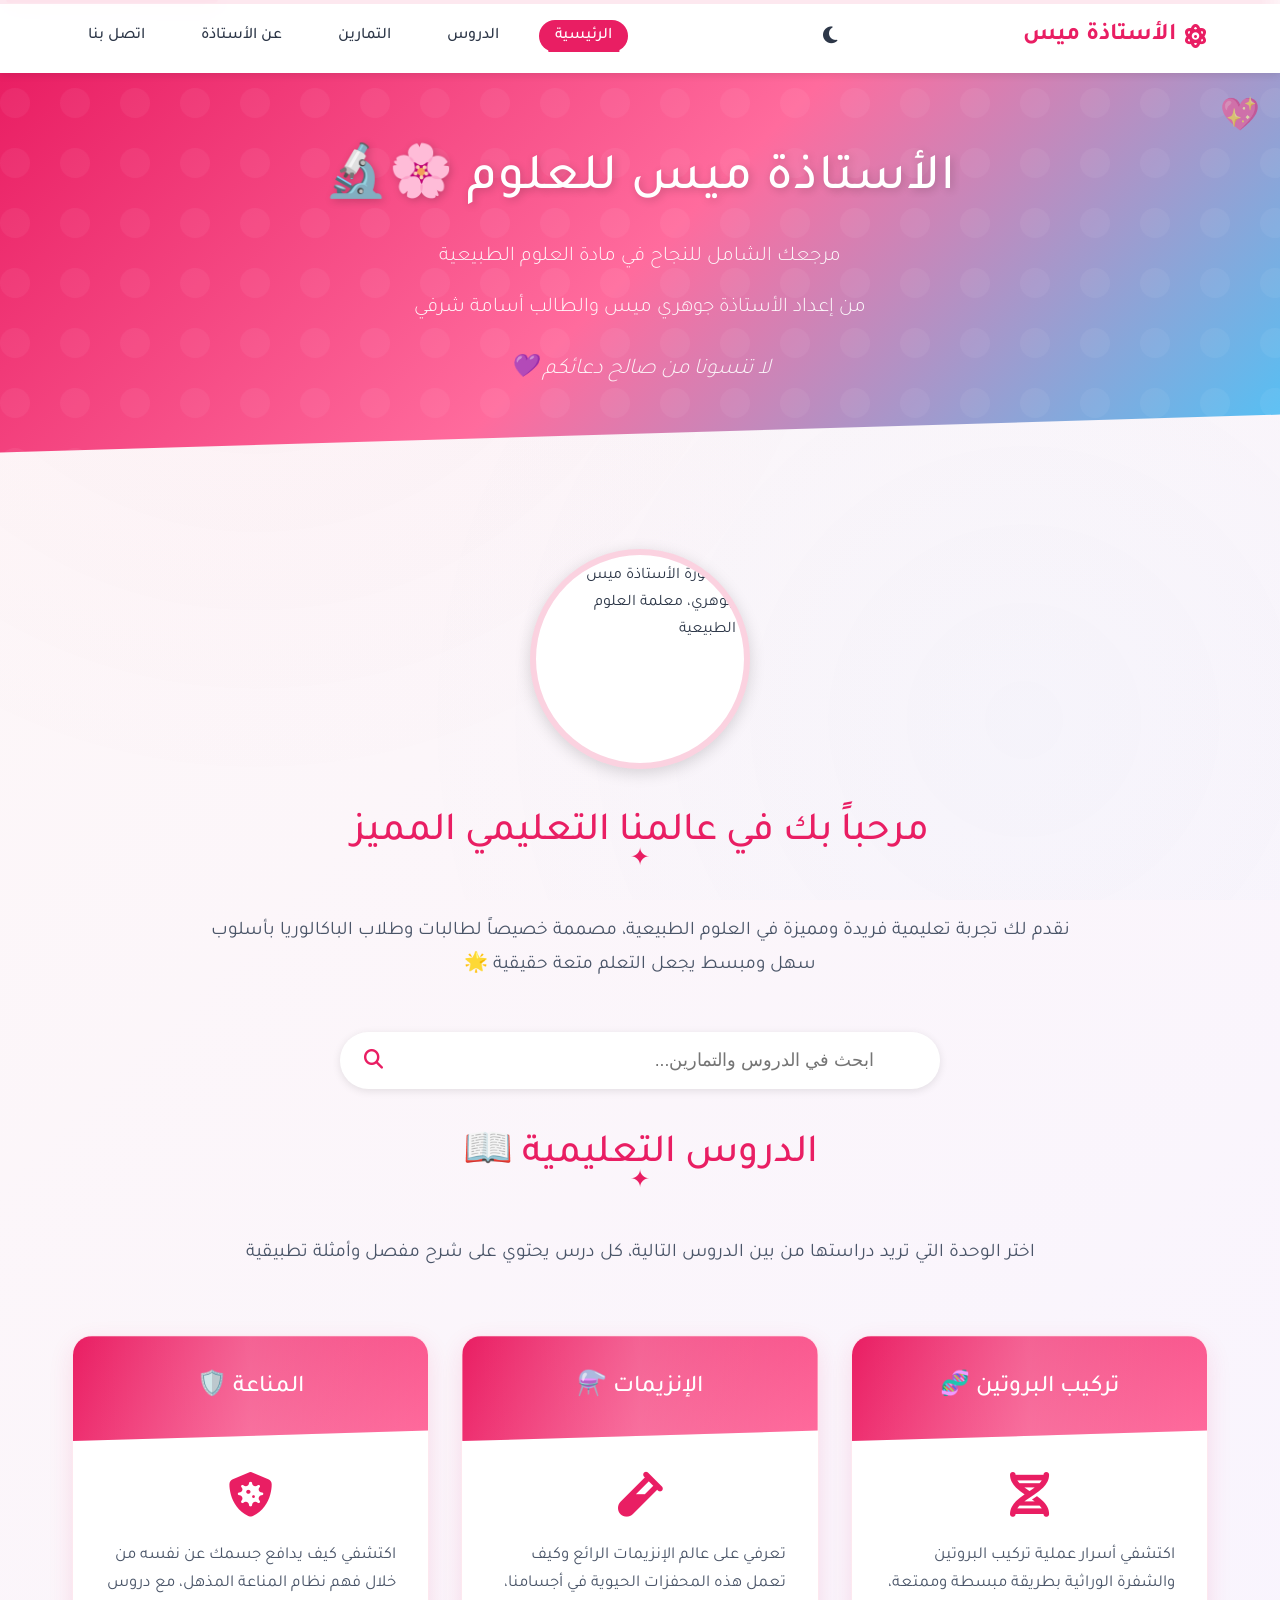
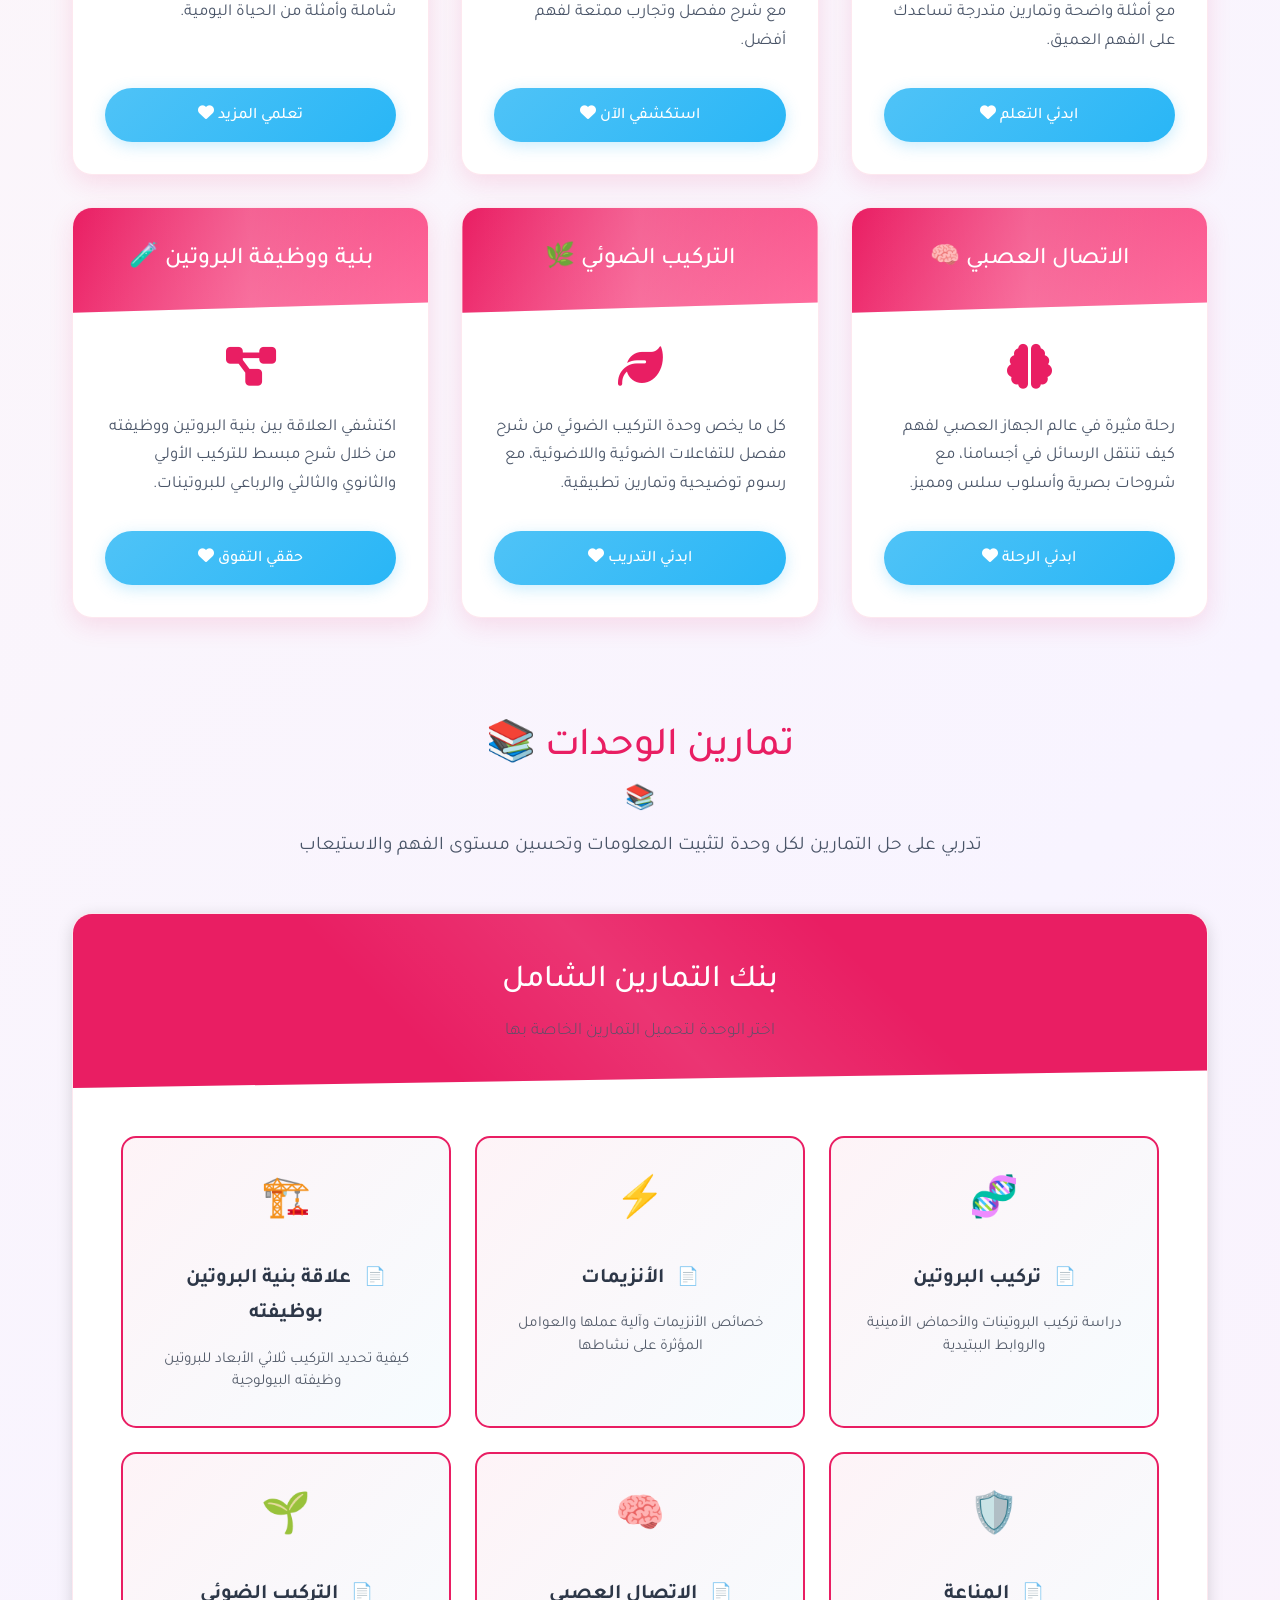
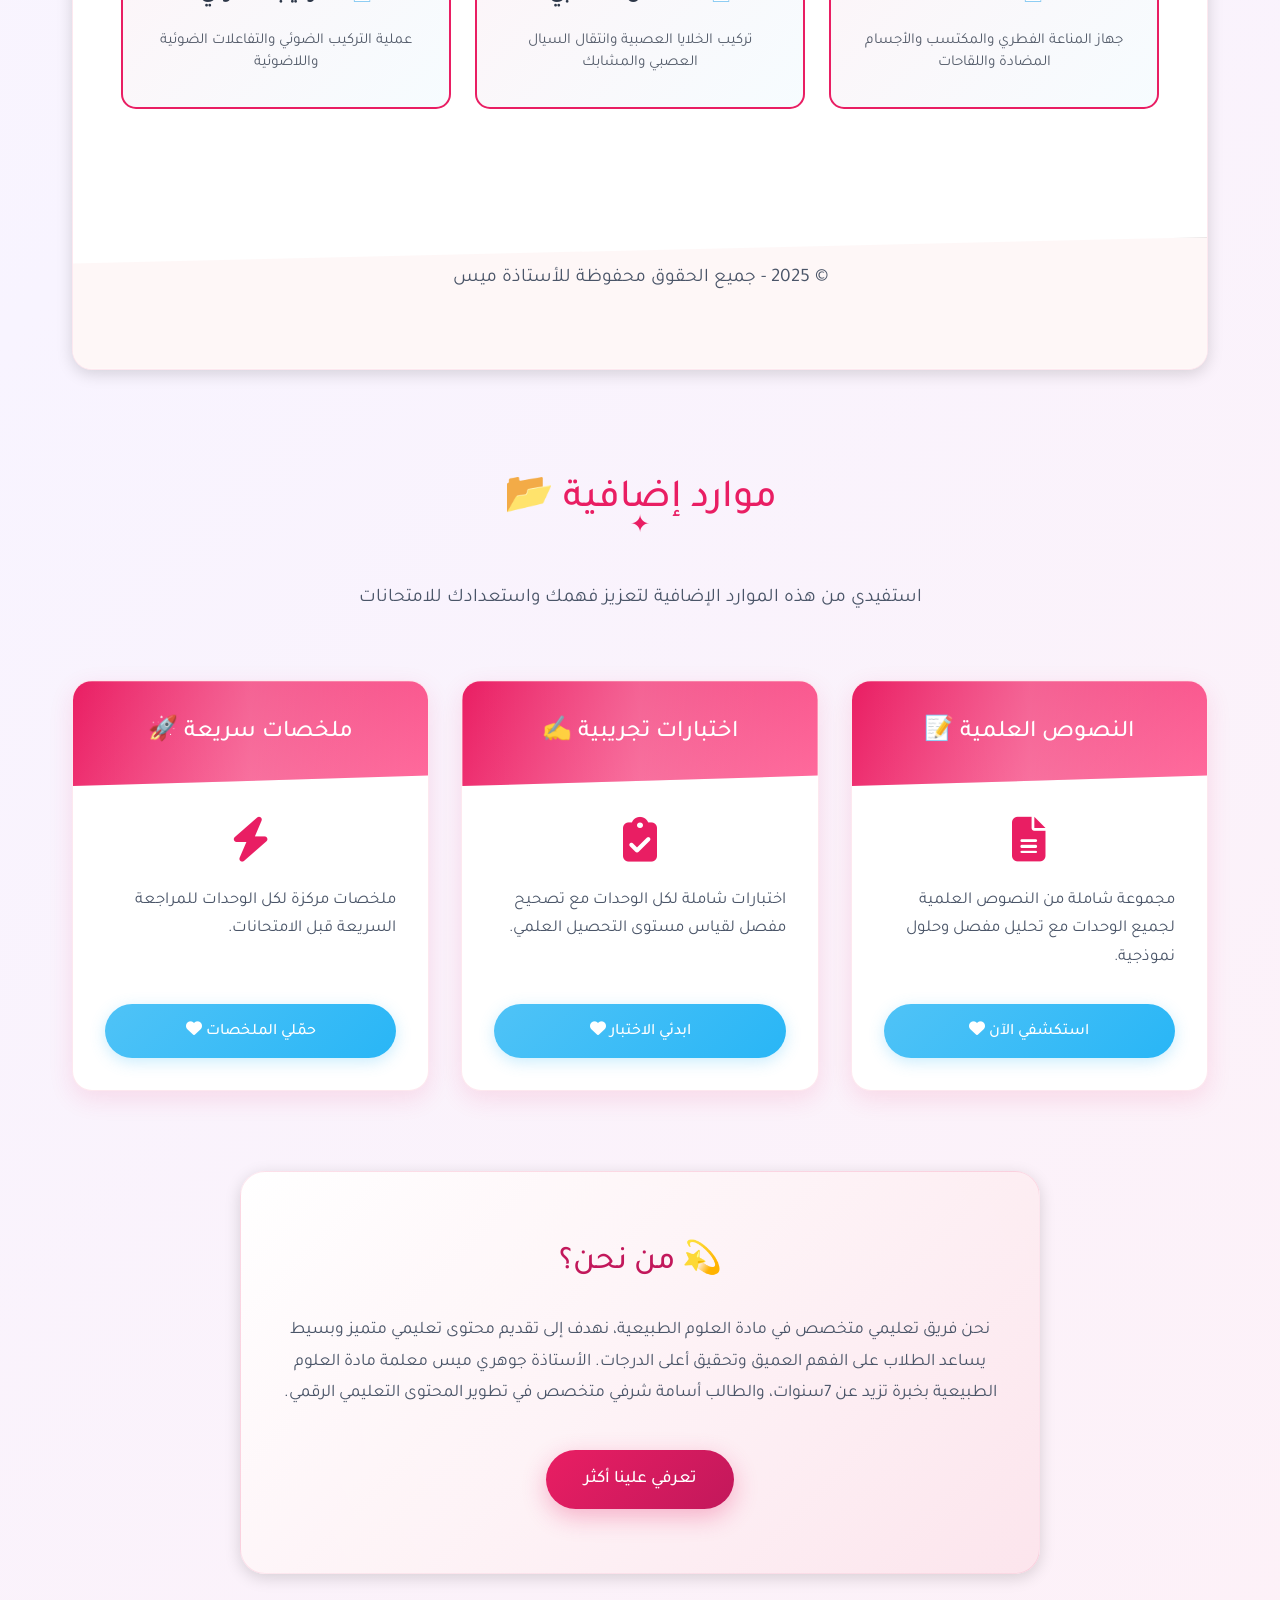
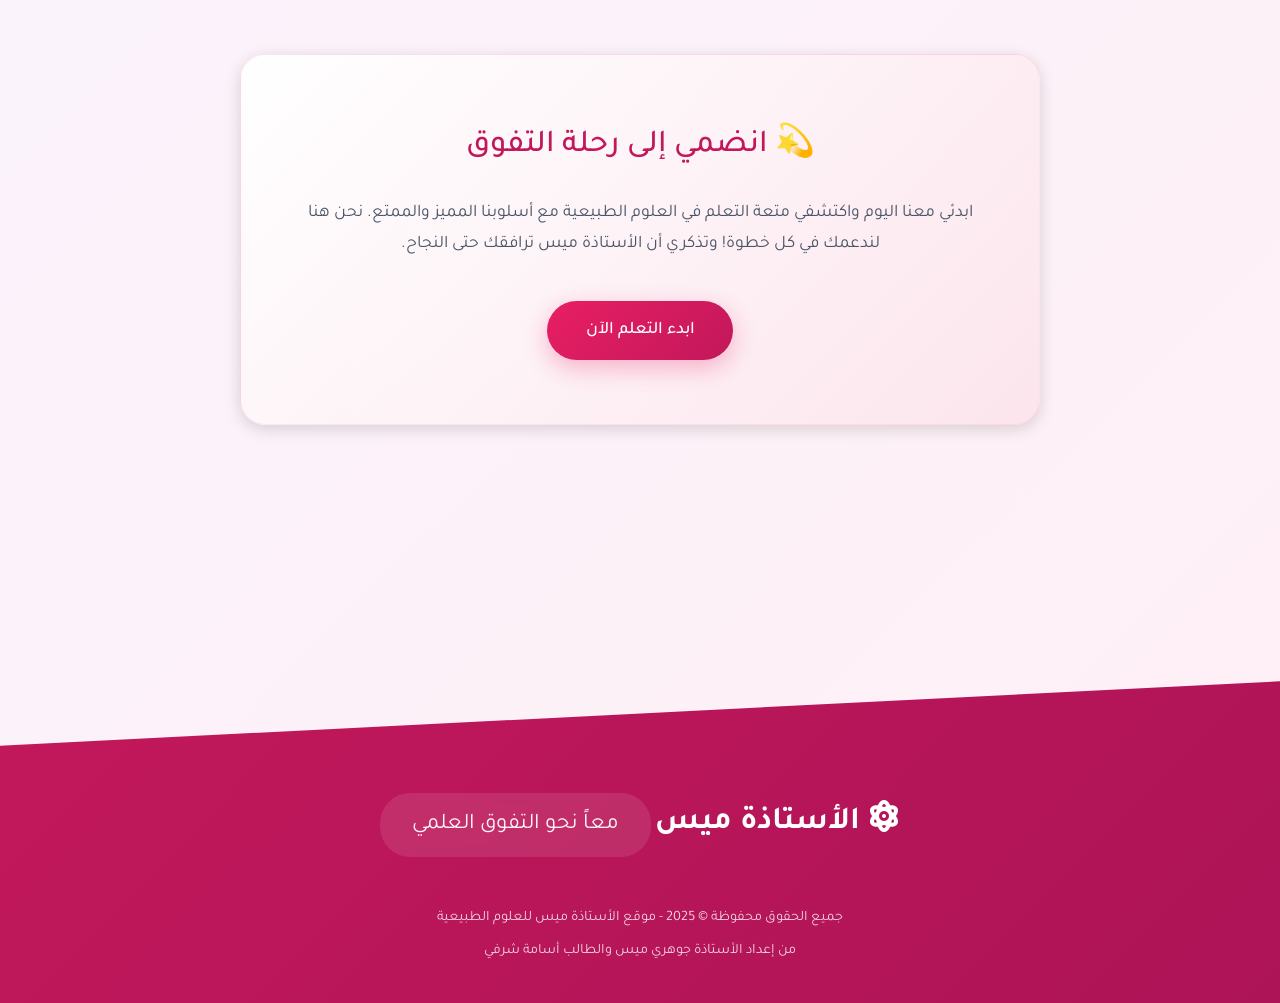
==== index.html @ e2ec1725 "Update index.html" ====
<!DOCTYPE html>
<html lang="ar" dir="rtl">
<head>
    <meta charset="UTF-8">
    <meta name="viewport" content="width=device-width, initial-scale=1.0">
    <meta name="description" content="موقع تعليمي متكامل للعلوم الطبيعية يحتوي على دروس، تمارين، نصوص علمية واختبارات لجميع وحدات الباكالوريا">
    <meta name="keywords" content="علوم طبيعية، بيولوجيا، باكالوريا، دروس، تمارين، تركيب البروتين، إنزيمات، مناعة، اتصال عصبي">
    <meta name="author" content="الأستاذة جوهري ميس والطالب أسامة شرفي">
    <meta name="robots" content="index, follow">
    <meta name="theme-color" content="#e91e63">
    
    <!-- Open Graph Meta Tags -->
    <meta property="og:title" content="الأستاذة ميس - المرجع الشامل للعلوم الطبيعية">
    <meta property="og:description" content="موقع تعليمي متكامل للعلوم الطبيعية مع دروس وتمارين شاملة لطلاب الباكالوريا">
    <meta property="og:type" content="website">
    <meta property="og:image" content="https://i.ibb.co/B2bMTNS9/djohri1.jpg">
    <meta property="og:url" content="">
    <meta property="og:site_name" content="الأستاذة ميس للعلوم الطبيعية">
    
    <!-- Twitter Card Meta Tags -->
    <meta name="twitter:card" content="summary_large_image">
    <meta name="twitter:title" content="الأستاذة ميس - المرجع الشامل للعلوم الطبيعية">
    <meta name="twitter:description" content="موقع تعليمي متكامل للعلوم الطبيعية مع دروس وتمارين شاملة لطلاب الباكالوريا">
    <meta name="twitter:image" content="https://i.ibb.co/B2bMTNS9/djohri1.jpg">
    
    <title>الأستاذة ميس - المرجع الشامل للعلوم الطبيعية</title>
    
    <!-- Preload critical resources -->
    <link rel="preload" href="https://fonts.googleapis.com/css2?family=Tajawal:wght@300;400;500;700&display=swap" as="style">
    <link rel="preload" href="https://cdnjs.cloudflare.com/ajax/libs/font-awesome/6.4.0/css/all.min.css" as="style">
    <link rel="preload" href="https://i.ibb.co/B2bMTNS9/djohri1.jpg" as="image">
    
    <!-- DNS prefetch for external domains -->
    <link rel="dns-prefetch" href="//fonts.googleapis.com">
    <link rel="dns-prefetch" href="//fonts.gstatic.com">
    <link rel="dns-prefetch" href="//cdnjs.cloudflare.com">
    <link rel="dns-prefetch" href="//i.ibb.co">
    
    <!-- Stylesheets -->
    <link rel="stylesheet" href="https://cdnjs.cloudflare.com/ajax/libs/font-awesome/6.4.0/css/all.min.css" media="print" onload="this.media='all'">
    <link rel="preconnect" href="https://fonts.googleapis.com">
    <link rel="preconnect" href="https://fonts.gstatic.com" crossorigin>
    <link href="https://fonts.googleapis.com/css2?family=Tajawal:wght@300;400;500;700&display=swap" rel="stylesheet">
    
    <!-- Critical CSS inlined for better performance -->
    <style>
        /* Critical CSS - Above the fold styles */
        :root {
            --primary-color: #e91e63;
            --primary-dark: #c2185b;
            --secondary-color: #ff6b9d;
            --accent-color: #4fc3f7;
            --accent-hover: #29b6f6;
            --text-color: #2d3748;
            --text-light: #4a5568;
            --light-bg: #fef7f7;
            --card-bg: #ffffff;
            --card-shadow: 0 8px 25px rgba(233, 30, 99, 0.12);
            --header-gradient: linear-gradient(135deg, #e91e63, #ff6b9d, #4fc3f7);
            --footer-bg: #c2185b;
            --soft-pink: #fce4ec;
            --warm-white: #fffbff;
            --success-color: #4CAF50;
            --warning-color: #FFC107;
            --info-color: #2196F3;
            --error-color: #f44336;
            --transition-speed: 0.3s;
            --border-radius: 12px;
            --shadow-light: 0 2px 8px rgba(0, 0, 0, 0.1);
            --shadow-medium: 0 4px 16px rgba(0, 0, 0, 0.15);
            --shadow-heavy: 0 8px 32px rgba(0, 0, 0, 0.2);
            
            /* Dark mode variables */
            --dark-bg: #1a1a1a;
            --dark-card-bg: #2d2d2d;
            --dark-text: #ffffff;
            --dark-text-secondary: #b0b0b0;
        }

        /* Dark mode styles */
        [data-theme="dark"] {
            --text-color: var(--dark-text);
            --text-light: var(--dark-text-secondary);
            --light-bg: var(--dark-bg);
            --card-bg: var(--dark-card-bg);
            --warm-white: var(--dark-bg);
        }

        * {
            margin: 0;
            padding: 0;
            box-sizing: border-box;
        }

        html {
            scroll-behavior: smooth;
        }

        body {
            font-family: 'Tajawal', 'Segoe UI', 'Cairo', sans-serif;
            background: linear-gradient(135deg, var(--light-bg) 0%, #f8f4ff 50%, #fff0f5 100%);
            color: var(--text-color);
            line-height: 1.7;
            overflow-x: hidden;
            position: relative;
            min-height: 100vh;
            transition: background-color var(--transition-speed), color var(--transition-speed);
        }

        .container {
            max-width: 1200px;
            margin: 0 auto;
            padding: 2rem;
            position: relative;
        }

        header {
            background: var(--header-gradient);
            color: white;
            text-align: center;
            padding: 4rem 0;
            position: relative;
            overflow: hidden;
            box-shadow: var(--shadow-heavy);
            clip-path: polygon(0 0, 100% 0, 100% 90%, 0 100%);
        }

        h1 {
            font-size: clamp(2rem, 5vw, 3.2rem);
            margin-bottom: 1rem;
            text-shadow: 2px 2px 8px rgba(0, 0, 0, 0.2);
            animation: fadeInDown 1s ease;
            font-weight: 500;
            letter-spacing: 1px;
        }

        @keyframes fadeInDown {
            from { opacity: 0; transform: translateY(-30px); }
            to { opacity: 1; transform: translateY(0); }
        }
    </style>
    
    <!-- Link to external CSS file for non-critical styles -->
    <link rel="stylesheet" href="styles.css" media="print" onload="this.media='all'">
    <noscript><link rel="stylesheet" href="styles.css"></noscript>
</head>
<body>
    <!-- Skip to main content for accessibility -->
    <a href="#main-content" class="skip-link">تخطي إلى المحتوى الرئيسي</a>

    <!-- Progress Bar -->
    <div class="progress-container" role="progressbar" aria-label="تقدم التمرير في الصفحة">
        <div class="progress-bar" id="progressBar"></div>
    </div>

    <!-- Loading Spinner -->
    <div class="loading-spinner" id="loadingSpinner" role="status" aria-live="polite">
        <div class="spinner"></div>
        <p class="spinner-text">جاري التحميل...</p>
    </div>

    <!-- Notification -->
    <div class="notification" id="notification" role="alert" aria-live="polite">
        <i class="fas fa-check-circle" aria-hidden="true"></i>
        <span id="notificationText">تم الإجراء بنجاح</span>
    </div>

    <!-- Navigation -->
    <nav class="main-nav" role="navigation" aria-label="التنقل الرئيسي">
        <div class="nav-container">
            <a href="#" class="nav-logo" aria-label="الأستاذة ميس - الصفحة الرئيسية">
                <i class="fas fa-atom" aria-hidden="true"></i>
                <span>الأستاذة ميس</span>
            </a>

            <button class="theme-toggle" id="themeToggle" aria-label="تبديل الوضع المظلم" title="تبديل الوضع المظلم">
                <i class="fas fa-moon" aria-hidden="true"></i>
            </button>

            <button class="mobile-menu-btn" id="mobileMenuBtn" aria-label="تبديل القائمة" aria-expanded="false" title="فتح القائمة">
                <i class="fas fa-bars" aria-hidden="true"></i>
            </button>

            <ul class="nav-links" id="navLinks" role="menubar">
                <li role="none"><a href="#" class="active" role="menuitem" tabindex="0">الرئيسية</a></li>
                <li role="none"><a href="#lessons" role="menuitem" tabindex="0">الدروس</a></li>
                <li role="none"><a href="#exercises" role="menuitem" tabindex="0">التمارين</a></li>
                <li role="none"><a href="#about" role="menuitem" tabindex="0">عن الأستاذة</a></li>
                <li role="none"><a href="#contact" role="menuitem" tabindex="0">اتصل بنا</a></li>
            </ul>
        </div>
    </nav>

    <header role="banner">
        <div class="header-content">
            <h1>الأستاذة ميس للعلوم <span aria-hidden="true">🌸🔬</span></h1>
            <p>مرجعك الشامل للنجاح في مادة العلوم الطبيعية</p>
            <p>من إعداد الأستاذة جوهري ميس والطالب أسامة شرفي</p>
            <h2>لا تنسونا من صالح دعائكم <span aria-hidden="true">💜</span></h2>
        </div>
        <div class="heart-animation" aria-hidden="true">
            💖
        </div>
    </header>

    <main id="main-content" role="main">
        <div class="container">
            <picture>
                <source srcset="https://i.ibb.co/B2bMTNS9/djohri1.jpg" type="image/jpeg">
                <img src="https://i.ibb.co/B2bMTNS9/djohri1.jpg" 
                     alt="صورة الأستاذة ميس جوهري، معلمة العلوم الطبيعية" 
                     class="teacher-image" 
                     loading="lazy" 
                     width="220" 
                     height="220"
                     decoding="async">
            </picture>
            
            <h2>مرحباً بك في عالمنا التعليمي المميز</h2>
            <p>نقدم لك تجربة تعليمية فريدة ومميزة في العلوم الطبيعية، مصممة خصيصاً لطالبات وطلاب الباكالوريا بأسلوب سهل ومبسط يجعل التعلم متعة حقيقية <span aria-hidden="true">🌟</span></p>

            <!-- Enhanced Search Bar -->
            <div class="search-container">
                <div class="search-wrapper">
                    <label for="searchBar" class="sr-only">البحث في المحتوى</label>
                    <input type="search" 
                           class="search-bar" 
                           id="searchBar" 
                           placeholder="ابحث في الدروس والتمارين..." 
                           aria-label="البحث في المحتوى"
                           autocomplete="off"
                           spellcheck="false">
                    <button class="search-btn" id="searchBtn" aria-label="بحث" title="بحث">
                        <i class="fas fa-search" aria-hidden="true"></i>
                    </button>
                </div>
                <div class="search-results" id="searchResults" role="listbox" aria-label="نتائج البحث"></div>
            </div>

            <!-- Lessons Section -->
            <section id="lessons" aria-labelledby="lessons-heading">
                <h2 id="lessons-heading">الدروس التعليمية <span aria-hidden="true">📖</span></h2>
                <p>اختر الوحدة التي تريد دراستها من بين الدروس التالية، كل درس يحتوي على شرح مفصل وأمثلة تطبيقية</p>

                <div class="topics-container">
                    <article class="topic-card">
                        <header class="topic-header">
                            <h3>تركيب البروتين <span aria-hidden="true">🧬</span></h3>
                        </header>
                        <div class="topic-body">
                            <i class="fas fa-dna topic-icon" aria-hidden="true"></i>
                            <p>اكتشفي أسرار عملية تركيب البروتين والشفرة الوراثية بطريقة مبسطة وممتعة، مع أمثلة واضحة وتمارين متدرجة تساعدك على الفهم العميق.</p>
                            <button class="topic-link" 
                                    data-pdf="تركيب_البروتين.pdf" 
                                    aria-label="فتح درس تركيب البروتين"
                                    title="فتح درس تركيب البروتين">
                                ابدئي التعلم <i class="fas fa-heart" aria-hidden="true"></i>
                            </button>
                        </div>
                    </article>

                    <article class="topic-card">
                        <header class="topic-header">
                            <h3>الإنزيمات <span aria-hidden="true">⚗️</span></h3>
                        </header>
                        <div class="topic-body">
                            <i class="fas fa-vial topic-icon" aria-hidden="true"></i>
                            <p>تعرفي على عالم الإنزيمات الرائع وكيف تعمل هذه المحفزات الحيوية في أجسامنا، مع شرح مفصل وتجارب ممتعة لفهم أفضل.</p>
                            <button class="topic-link" 
                                    data-pdf="الإنزيمات.pdf" 
                                    aria-label="فتح درس الإنزيمات"
                                    title="فتح درس الإنزيمات">
                                استكشفي الآن <i class="fas fa-heart" aria-hidden="true"></i>
                            </button>
                        </div>
                    </article>

                    <article class="topic-card">
                        <header class="topic-header">
                            <h3>المناعة <span aria-hidden="true">🛡️</span></h3>
                        </header>
                        <div class="topic-body">
                            <i class="fas fa-shield-virus topic-icon" aria-hidden="true"></i>
                            <p>اكتشفي كيف يدافع جسمك عن نفسه من خلال فهم نظام المناعة المذهل، مع دروس شاملة وأمثلة من الحياة اليومية.</p>
                            <button class="topic-link" 
                                    data-pdf="المناعة.pdf" 
                                    aria-label="فتح درس المناعة"
                                    title="فتح درس المناعة">
                                تعلمي المزيد <i class="fas fa-heart" aria-hidden="true"></i>
                            </button>
                        </div>
                    </article>

                    <article class="topic-card">
                        <header class="topic-header">
                            <h3>الاتصال العصبي <span aria-hidden="true">🧠</span></h3>
                        </header>
                        <div class="topic-body">
                            <i class="fas fa-brain topic-icon" aria-hidden="true"></i>
                            <p>رحلة مثيرة في عالم الجهاز العصبي لفهم كيف تنتقل الرسائل في أجسامنا، مع شروحات بصرية وأسلوب سلس ومميز.</p>
                            <button class="topic-link" 
                                    data-pdf="الاتصال_العصبي.pdf" 
                                    aria-label="فتح درس الاتصال العصبي"
                                    title="فتح درس الاتصال العصبي">
                                ابدئي الرحلة <i class="fas fa-heart" aria-hidden="true"></i>
                            </button>
                        </div>
                    </article>

                    <article class="topic-card">
                        <header class="topic-header">
                            <h3>التركيب الضوئي <span aria-hidden="true">🌿</span></h3>
                        </header>
                        <div class="topic-body">
                            <i class="fas fa-leaf topic-icon" aria-hidden="true"></i>
                            <p>كل ما يخص وحدة التركيب الضوئي من شرح مفصل للتفاعلات الضوئية واللاضوئية، مع رسوم توضيحية وتمارين تطبيقية.</p>
                            <button class="topic-link" 
                                    data-pdf="دروس_التركيب_الضوئي.pdf" 
                                    aria-label="فتح درس التركيب الضوئي"
                                    title="فتح درس التركيب الضوئي">
                                ابدئي التدريب <i class="fas fa-heart" aria-hidden="true"></i>
                            </button>
                        </div>
                    </article>

                    <article class="topic-card">
                        <header class="topic-header">
                            <h3>بنية ووظيفة البروتين <span aria-hidden="true">🧪</span></h3>
                        </header>
                        <div class="topic-body">
                            <i class="fas fa-project-diagram topic-icon" aria-hidden="true"></i>
                            <p>اكتشفي العلاقة بين بنية البروتين ووظيفته من خلال شرح مبسط للتركيب الأولي والثانوي والثالثي والرباعي للبروتينات.</p>
                            <button class="topic-link" 
                                    data-pdf="دروس_الوحدة_الثالثة.pdf" 
                                    aria-label="فتح درس بنية ووظيفة البروتين"
                                    title="فتح درس بنية ووظيفة البروتين">
                                حققي التفوق <i class="fas fa-heart" aria-hidden="true"></i>
                            </button>
                        </div>
                    </article>
                </div>
            </section>

            <!-- Exercises Section -->
            <section class="exercises-section" id="exercises" aria-labelledby="exercises-heading">
                <h2 id="exercises-heading">تمارين الوحدات <span aria-hidden="true">📚</span></h2>
                <p>تدربي على حل التمارين لكل وحدة لتثبيت المعلومات وتحسين مستوى الفهم والاستيعاب</p>

                <div class="units-container">
                    <header class="exercises-header">
                        <h3>بنك التمارين الشامل</h3>
                        <p>اختر الوحدة لتحميل التمارين الخاصة بها</p>
                    </header>

                    <div class="units-grid">
                        <a href="سلسلة_تمارين_الوحدة_الاولى_والثانية_2025.pdf" 
                           class="unit-card" 
                           target="_blank" 
                           rel="noopener noreferrer" 
                           data-unit-name="تركيب البروتين" 
                           aria-label="تحميل تمارين تركيب البروتين"
                           title="تحميل تمارين تركيب البروتين">
                            <span class="unit-icon" aria-hidden="true">🧬</span>
                            <div class="unit-title">
                                <span class="pdf-icon" aria-hidden="true">📄</span>
                                تركيب البروتين
                            </div>
                            <div class="unit-description">
                                دراسة تركيب البروتينات والأحماض الأمينية والروابط الببتيدية
                            </div>
                        </a>

                        <a href="D8B3D984D8B3D984D8A920D8AAD985D8A7D8B1D98A.pdf" 
                           class="unit-card" 
                           target="_blank" 
                           rel="noopener noreferrer" 
                           data-unit-name="الأنزيمات" 
                           aria-label="تحميل تمارين الأنزيمات"
                           title="تحميل تمارين الأنزيمات">
                            <span class="unit-icon" aria-hidden="true">⚡</span>
                            <div class="unit-title">
                                <span class="pdf-icon" aria-hidden="true">📄</span>
                                الأنزيمات
                            </div>
                            <div class="unit-description">
                                خصائص الأنزيمات وآلية عملها والعوامل المؤثرة على نشاطها
                            </div>
                        </a>

                        <a href="photo_2025-06-30_00-16-54.jpg" 
                           class="unit-card" 
                           target="_blank" 
                           rel="noopener noreferrer" 
                           data-unit-name="علاقة بنية البروتين بوظيفته" 
                           aria-label="تحميل تمارين علاقة بنية البروتين بوظيفته"
                           title="تحميل تمارين علاقة بنية البروتين بوظيفته">
                            <span class="unit-icon" aria-hidden="true">🏗️</span>
                            <div class="unit-title">
                                <span class="pdf-icon" aria-hidden="true">📄</span>
                                علاقة بنية البروتين بوظيفته
                            </div>
                            <div class="unit-description">
                                كيفية تحديد التركيب ثلاثي الأبعاد للبروتين وظيفته البيولوجية
                            </div>
                        </a>

                        <a href="تمارين_المناعة.pdf" 
                           class="unit-card" 
                           target="_blank" 
                           rel="noopener noreferrer" 
                           data-unit-name="المناعة" 
                           aria-label="تحميل تمارين المناعة"
                           title="تحميل تمارين المناعة">
                            <span class="unit-icon" aria-hidden="true">🛡️</span>
                            <div class="unit-title">
                                <span class="pdf-icon" aria-hidden="true">📄</span>
                                المناعة
                            </div>
                            <div class="unit-description">
                                جهاز المناعة الفطري والمكتسب والأجسام المضادة واللقاحات
                            </div>
                        </a>

                        <a href="سلسلة_تمارين_الاتصال.pdf" 
                           class="unit-card" 
                           target="_blank" 
                           rel="noopener noreferrer" 
                           data-unit-name="الاتصال العصبي" 
                           aria-label="تحميل تمارين الاتصال العصبي"
                           title="تحميل تمارين الاتصال العصبي">
                            <span class="unit-icon" aria-hidden="true">🧠</span>
                            <div class="unit-title">
                                <span class="pdf-icon" aria-hidden="true">📄</span>
                                الاتصال العصبي
                            </div>
                            <div class="unit-description">
                                تركيب الخلايا العصبية وانتقال السيال العصبي والمشابك
                            </div>
                        </a>

                        <a href="تمارين_التركيب_الضوئي.pdf" 
                           class="unit-card" 
                           target="_blank" 
                           rel="noopener noreferrer" 
                           data-unit-name="التركيب الضوئي" 
                           aria-label="تحميل تمارين التركيب الضوئي"
                           title="تحميل تمارين التركيب الضوئي">
                            <span class="unit-icon" aria-hidden="true">🌱</span>
                            <div class="unit-title">
                                <span class="pdf-icon" aria-hidden="true">📄</span>
                                التركيب الضوئي
                            </div>
                            <div class="unit-description">
                                عملية التركيب الضوئي والتفاعلات الضوئية واللاضوئية
                            </div>
                        </a>
                    </div>

                    <footer class="exercises-footer">
                        <p>&copy; 2025 - جميع الحقوق محفوظة للأستاذة ميس</p>
                    </footer>
                </div>
            </section>

            <!-- Additional Resources -->
            <section aria-labelledby="resources-heading">
                <h2 id="resources-heading">موارد إضافية <span aria-hidden="true">📂</span></h2>
                <p>استفيدي من هذه الموارد الإضافية لتعزيز فهمك واستعدادك للامتحانات</p>

                <div class="topics-container">
                    <article class="topic-card">
                        <header class="topic-header">
                            <h3>النصوص العلمية <span aria-hidden="true">📝</span></h3>
                        </header>
                        <div class="topic-body">
                            <i class="fas fa-file-alt topic-icon" aria-hidden="true"></i>
                            <p>مجموعة شاملة من النصوص العلمية لجميع الوحدات مع تحليل مفصل وحلول نموذجية.</p>
                            <button class="topic-link" 
                                    data-pdf="نصوص_علمية.pdf" 
                                    aria-label="فتح النصوص العلمية"
                                    title="فتح النصوص العلمية">
                                استكشفي الآن <i class="fas fa-heart" aria-hidden="true"></i>
                            </button>
                        </div>
                    </article>

                    <article class="topic-card">
                        <header class="topic-header">
                            <h3>اختبارات تجريبية <span aria-hidden="true">✍️</span></h3>
                        </header>
                        <div class="topic-body">
                            <i class="fas fa-clipboard-check topic-icon" aria-hidden="true"></i>
                            <p>اختبارات شاملة لكل الوحدات مع تصحيح مفصل لقياس مستوى التحصيل العلمي.</p>
                            <button class="topic-link" 
                                    data-pdf="اختبارات_تجريبية.pdf" 
                                    aria-label="فتح الاختبارات التجريبية"
                                    title="فتح الاختبارات التجريبية">
                                ابدئي الاختبار <i class="fas fa-heart" aria-hidden="true"></i>
                            </button>
                        </div>
                    </article>

                    <article class="topic-card">
                        <header class="topic-header">
                            <h3>ملخصات سريعة <span aria-hidden="true">🚀</span></h3>
                        </header>
                        <div class="topic-body">
                            <i class="fas fa-bolt topic-icon" aria-hidden="true"></i>
                            <p>ملخصات مركزة لكل الوحدات للمراجعة السريعة قبل الامتحانات.</p>
                            <button class="topic-link" 
                                    data-pdf="ملخصات_سريعة.pdf" 
                                    aria-label="فتح الملخصات السريعة"
                                    title="فتح الملخصات السريعة">
                                حمّلي الملخصات <i class="fas fa-heart" aria-hidden="true"></i>
                            </button>
                        </div>
                    </article>
                </div>
            </section>

            <!-- About Section -->
            <section id="about" class="cta-section" aria-labelledby="about-heading">
                <h3 id="about-heading"><span aria-hidden="true">💫</span> من نحن؟</h3>
                <p>نحن فريق تعليمي متخصص في مادة العلوم الطبيعية، نهدف إلى تقديم محتوى تعليمي متميز وبسيط يساعد الطلاب على الفهم العميق وتحقيق أعلى الدرجات. الأستاذة جوهري ميس معلمة مادة العلوم الطبيعية بخبرة تزيد عن 7سنوات، والطالب أسامة شرفي متخصص في تطوير المحتوى التعليمي الرقمي.</p>
                <button class="cta-btn" 
                        onclick="showNotification('شكراً لزيارتكم موقعنا 💜', 'success')" 
                        aria-label="معرفة المزيد عنا"
                        title="معرفة المزيد عنا">
                    تعرفي علينا أكثر
                </button>
            </section>

            <!-- Final CTA -->
            <section class="cta-section" aria-labelledby="final-cta-heading">
                <h3 id="final-cta-heading"><span aria-hidden="true">💫</span> انضمي إلى رحلة التفوق</h3>
                <p>ابدئي معنا اليوم واكتشفي متعة التعلم في العلوم الطبيعية مع أسلوبنا المميز والممتع. نحن هنا لندعمك في كل خطوة! وتذكري أن الأستاذة ميس ترافقك حتى النجاح.</p>
                <button class="cta-btn" 
                        onclick="showNotification('نتمنى لك رحلة تعليمية ممتعة 💖', 'success')" 
                        aria-label="بدء التعلم الآن"
                        title="بدء التعلم الآن">
                    ابدء التعلم الآن
                </button>
            </section>
        </div>
    </main>

    <footer id="contact" role="contentinfo">
        <div class="footer-content">
            <a href="#" class="footer-logo" aria-label="الأستاذة ميس - الصفحة الرئيسية">
                <i class="fas fa-atom" aria-hidden="true"></i>
                <span>الأستاذة ميس</span>
            </a>

            <div class="flashing-text">
                معاً نحو التفوق العلمي
            </div>

            <div class="footer-text">
                <p>جميع الحقوق محفوظة &copy; 2025 - موقع الأستاذة ميس للعلوم الطبيعية</p>
                <p>من إعداد الأستاذة جوهري ميس والطالب أسامة شرفي</p>
            </div>
        </div>
    </footer>

    <!-- Back to Top Button -->
    <button class="back-to-top" id="backToTop" aria-label="العودة لأعلى الصفحة" title="العودة لأعلى الصفحة">
        <i class="fas fa-arrow-up" aria-hidden="true"></i>
    </button>

    <!-- JavaScript -->
    <script src="script.js" defer></script>
</body>
</html>
---- styles.css ----
/* Enhanced CSS for Djohri Website - Non-Critical Styles */

/* --- Accessibility Improvements --- */
.sr-only {
    position: absolute;
    width: 1px;
    height: 1px;
    padding: 0;
    margin: -1px;
    overflow: hidden;
    clip: rect(0, 0, 0, 0);
    white-space: nowrap;
    border: 0;
}

/* Enhanced focus styles for better accessibility */
*:focus {
    outline: 3px solid var(--accent-color);
    outline-offset: 2px;
    border-radius: 4px;
}

/* High contrast focus for better visibility */
*:focus-visible {
    outline: 3px solid var(--accent-color);
    outline-offset: 2px;
    box-shadow: 0 0 0 6px rgba(79, 195, 247, 0.3);
}

/* Skip to main content link */
.skip-link {
    position: absolute;
    top: -40px;
    left: 6px;
    background: var(--primary-color);
    color: white;
    padding: 8px 16px;
    text-decoration: none;
    border-radius: 4px;
    z-index: 1000;
    transition: top var(--transition-speed);
    font-weight: 500;
}

.skip-link:focus {
    top: 6px;
}

/* --- Enhanced Background Pattern --- */
body::before {
    content: "";
    position: fixed;
    top: 0;
    left: 0;
    width: 100%;
    height: 100%;
    background-image:
        radial-gradient(circle at 20% 20%, rgba(233, 30, 99, 0.03) 0%, transparent 50%),
        radial-gradient(circle at 80% 80%, rgba(79, 195, 247, 0.03) 0%, transparent 50%);
    z-index: -1;
    will-change: transform;
    animation: floatParticles 20s ease-in-out infinite;
}

@keyframes floatParticles {
    0%, 100% { transform: translate(0, 0); }
    33% { transform: translate(5px, -5px); }
    66% { transform: translate(-5px, 5px); }
}

/* --- Enhanced Header Styles --- */
header::before {
    content: "";
    position: absolute;
    top: 0;
    left: 0;
    right: 0;
    bottom: 0;
    background: url("data:image/svg+xml,%3Csvg xmlns='http://www.w3.org/2000/svg' width='60' height='60' viewBox='0 0 60 60'%3E%3Cpath fill='%23ffffff' fill-opacity='0.05' d='M30 30c0 8.284-6.716 15-15 15s-15-6.716-15-15 6.716-15 15-15 15 6.716 15 15z'/%3E%3C/svg%3E") repeat;
    z-index: 0;
    animation: movePattern 20s linear infinite;
}

@keyframes movePattern {
    0% { transform: translateX(0) translateY(0); }
    100% { transform: translateX(60px) translateY(-60px); }
}

.header-content {
    position: relative;
    z-index: 1;
    padding: 0 2rem;
}

header p {
    font-size: clamp(1.1rem, 2vw, 1.3rem);
    margin-bottom: 1rem;
    max-width: 800px;
    margin-left: auto;
    margin-right: auto;
    opacity: 0.95;
    animation: fadeInUp 1s ease 0.3s backwards;
    font-weight: 300;
}

header h2 {
    font-size: clamp(1.1rem, 2vw, 1.4rem);
    margin-top: 1.5rem;
    color: rgba(255, 255, 255, 0.9);
    animation: fadeInUp 1.5s ease 0.6s backwards;
    font-weight: 300;
    font-style: italic;
}

/* --- Enhanced Navigation --- */
.main-nav {
    position: sticky;
    top: 0;
    background: rgba(255, 255, 255, 0.95);
    backdrop-filter: blur(10px);
    z-index: 1000;
    box-shadow: var(--shadow-light);
    padding: 1rem 0;
    transition: background-color var(--transition-speed);
}

[data-theme="dark"] .main-nav {
    background: rgba(45, 45, 45, 0.95);
}

.nav-container {
    display: flex;
    justify-content: space-between;
    align-items: center;
    max-width: 1200px;
    margin: 0 auto;
    padding: 0 2rem;
}

.nav-logo {
    font-size: 1.5rem;
    font-weight: 700;
    color: var(--primary-color);
    text-decoration: none;
    display: flex;
    align-items: center;
    transition: transform var(--transition-speed);
}

.nav-logo:hover {
    transform: scale(1.05);
}

.nav-logo i {
    margin-left: 0.5rem;
}

.nav-links {
    display: flex;
    list-style: none;
    align-items: center;
}

.nav-links li {
    margin-right: 1.5rem;
}

.nav-links a {
    color: var(--text-color);
    text-decoration: none;
    font-weight: 500;
    transition: all var(--transition-speed);
    padding: 0.5rem 1rem;
    border-radius: 50px;
    position: relative;
}

.nav-links a::after {
    content: "";
    position: absolute;
    bottom: 0;
    left: 50%;
    width: 0;
    height: 2px;
    background: var(--primary-color);
    transition: all var(--transition-speed);
    transform: translateX(-50%);
}

.nav-links a:hover::after,
.nav-links a.active::after {
    width: 80%;
}

.nav-links a:hover {
    color: var(--primary-color);
    background: rgba(233, 30, 99, 0.1);
}

.nav-links a.active {
    background: var(--primary-color);
    color: white;
}

/* Theme toggle button */
.theme-toggle {
    background: none;
    border: none;
    font-size: 1.2rem;
    color: var(--text-color);
    cursor: pointer;
    padding: 0.5rem;
    border-radius: 50%;
    transition: all var(--transition-speed);
    margin-right: 1rem;
}

.theme-toggle:hover {
    background: rgba(233, 30, 99, 0.1);
    color: var(--primary-color);
    transform: scale(1.1);
}

.mobile-menu-btn {
    display: none;
    background: none;
    border: none;
    font-size: 1.5rem;
    color: var(--primary-color);
    cursor: pointer;
    padding: 0.5rem;
    transition: transform var(--transition-speed);
}

.mobile-menu-btn:hover {
    transform: scale(1.1);
}

/* --- Enhanced Progress Bar --- */
.progress-container {
    width: 100%;
    height: 4px;
    background: rgba(233, 30, 99, 0.1);
    position: fixed;
    top: 0;
    left: 0;
    z-index: 1001;
}

.progress-bar {
    height: 100%;
    background: linear-gradient(90deg, var(--primary-color), var(--accent-color));
    width: 0%;
    transition: width 0.1s ease;
    position: relative;
}

.progress-bar::after {
    content: "";
    position: absolute;
    top: 0;
    right: 0;
    width: 20px;
    height: 100%;
    background: linear-gradient(90deg, transparent, rgba(255, 255, 255, 0.5));
    animation: progressShine 2s ease-in-out infinite;
}

@keyframes progressShine {
    0%, 100% { opacity: 0; }
    50% { opacity: 1; }
}

/* --- Enhanced Search Bar --- */
.search-container {
    max-width: 600px;
    margin: 2rem auto;
    position: relative;
    animation: fadeIn 1s ease 0.9s backwards;
}

.search-wrapper {
    position: relative;
    display: flex;
    align-items: center;
}

.search-bar {
    width: 100%;
    padding: 1rem 4rem 1rem 2rem;
    border-radius: 50px;
    border: 2px solid transparent;
    box-shadow: var(--shadow-light);
    font-size: 1.1rem;
    transition: all var(--transition-speed);
    background: var(--card-bg);
    color: var(--text-color);
}

.search-bar:focus {
    border-color: var(--primary-color);
    box-shadow: 0 5px 25px rgba(233, 30, 99, 0.2);
    transform: translateY(-2px);
}

.search-btn {
    position: absolute;
    left: 1rem;
    background: none;
    border: none;
    color: var(--primary-color);
    font-size: 1.2rem;
    cursor: pointer;
    padding: 0.5rem;
    border-radius: 50%;
    transition: all var(--transition-speed);
}

.search-btn:hover {
    background: rgba(233, 30, 99, 0.1);
    transform: scale(1.1);
}

.search-results {
    position: absolute;
    top: 100%;
    left: 0;
    right: 0;
    background: var(--card-bg);
    border-radius: var(--border-radius);
    box-shadow: var(--shadow-medium);
    max-height: 300px;
    overflow-y: auto;
    z-index: 100;
    display: none;
    margin-top: 0.5rem;
}

.search-result-item {
    padding: 1rem;
    border-bottom: 1px solid rgba(0, 0, 0, 0.1);
    cursor: pointer;
    transition: background-color var(--transition-speed);
}

.search-result-item:hover {
    background: var(--light-bg);
}

.search-result-item:last-child {
    border-bottom: none;
}

/* --- Enhanced Main Content Styles --- */
main {
    padding: 4rem 0;
    position: relative;
    z-index: 1;
}

main h2 {
    font-size: clamp(1.8rem, 4vw, 2.5rem);
    margin-bottom: 2rem;
    color: var(--primary-color);
    text-align: center;
    position: relative;
    padding-bottom: 1rem;
    animation: fadeIn 1s ease;
    font-weight: 500;
}

main h2::after {
    content: "✦";
    position: absolute;
    bottom: 0;
    left: 50%;
    transform: translateX(-50%);
    font-size: 1.5rem;
    animation: sparkle 2s ease-in-out infinite;
}

@keyframes sparkle {
    0%, 100% { opacity: 1; transform: translateX(-50%) scale(1); }
    50% { opacity: 0.6; transform: translateX(-50%) scale(1.2); }
}

main p {
    font-size: clamp(1rem, 2vw, 1.2rem);
    margin-bottom: 3rem;
    text-align: center;
    max-width: 900px;
    margin-left: auto;
    margin-right: auto;
    animation: fadeIn 1s ease 0.3s backwards;
    line-height: 1.8;
    color: var(--text-light);
}

/* Enhanced Teacher Image */
.teacher-image {
    width: clamp(180px, 30vw, 220px);
    height: clamp(180px, 30vw, 220px);
    border-radius: 50%;
    border: 6px solid rgba(233, 30, 99, 0.2);
    margin: 0 auto 30px;
    box-shadow: var(--shadow-medium);
    display: block;
    overflow: hidden;
    animation: gentleFloat 4s ease-in-out infinite;
    background: white;
    padding: 8px;
    object-fit: cover;
    object-position: center;
    transition: all var(--transition-speed);
    position: relative;
}

.teacher-image::after {
    content: "";
    position: absolute;
    top: 0;
    left: 0;
    right: 0;
    bottom: 0;
    border-radius: 50%;
    background: linear-gradient(45deg, transparent 30%, rgba(255, 255, 255, 0.3) 50%, transparent 70%);
    opacity: 0;
    transition: opacity var(--transition-speed);
}

.teacher-image:hover {
    transform: scale(1.05) translateY(-8px);
    box-shadow: 0 20px 40px rgba(233, 30, 99, 0.3);
}

.teacher-image:hover::after {
    opacity: 1;
}

@keyframes gentleFloat {
    0%, 100% { transform: translateY(0); }
    50% { transform: translateY(-8px); }
}

/* --- Enhanced Topics Grid --- */
.topics-container {
    display: grid;
    grid-template-columns: repeat(auto-fit, minmax(min(320px, 100%), 1fr));
    gap: 2rem;
    margin-top: 4rem;
    animation: fadeIn 1s ease 0.6s backwards;
}

.topic-card {
    background: var(--card-bg);
    border-radius: 20px;
    overflow: hidden;
    box-shadow: var(--card-shadow);
    transition: all 0.4s cubic-bezier(0.25, 0.46, 0.45, 0.94);
    height: 100%;
    display: flex;
    flex-direction: column;
    position: relative;
    border: 1px solid rgba(233, 30, 99, 0.1);
}

.topic-card::before {
    content: "";
    position: absolute;
    top: 0;
    left: 0;
    width: 100%;
    height: 100%;
    background: linear-gradient(135deg, rgba(233, 30, 99, 0.02) 0%, rgba(79, 195, 247, 0.02) 100%);
    opacity: 0;
    transition: opacity var(--transition-speed);
    z-index: 1;
}

.topic-card:hover::before {
    opacity: 1;
}

.topic-card:hover {
    transform: translateY(-12px) scale(1.02);
    box-shadow: 0 20px 40px rgba(233, 30, 99, 0.2);
}

.topic-header {
    background: linear-gradient(135deg, var(--primary-color), var(--secondary-color));
    color: white;
    padding: 2rem 1.5rem;
    font-size: clamp(1.3rem, 3vw, 1.5rem);
    font-weight: 500;
    text-align: center;
    position: relative;
    overflow: hidden;
}

.topic-header h3 {
    margin: 0;
    font-size: inherit;
    font-weight: inherit;
}

.topic-header::before {
    content: "";
    position: absolute;
    width: 100%;
    height: 100%;
    top: 0;
    left: -100%;
    background: linear-gradient(90deg, transparent, rgba(255,255,255,0.2), transparent);
    transition: left 0.8s;
}

.topic-card:hover .topic-header::before {
    left: 100%;
}

.topic-body {
    padding: 2rem;
    flex-grow: 1;
    display: flex;
    flex-direction: column;
    position: relative;
    z-index: 2;
}

.topic-body p {
    flex-grow: 1;
    margin-bottom: 2rem;
    text-align: right;
    font-size: clamp(0.95rem, 2vw, 1.05rem);
    line-height: 1.7;
    color: var(--text-light);
    animation: none;
}

.topic-link {
    display: inline-block;
    background: linear-gradient(135deg, var(--accent-color), var(--accent-hover));
    color: white;
    text-decoration: none;
    padding: 1rem 2rem;
    border-radius: 50px;
    font-weight: 500;
    transition: all var(--transition-speed);
    text-align: center;
    position: relative;
    overflow: hidden;
    width: 100%;
    box-shadow: 0 4px 15px rgba(79, 195, 247, 0.3);
    border: none;
    cursor: pointer;
    font-family: inherit;
    font-size: 1rem;
}

.topic-link::before {
    content: '';
    position: absolute;
    top: 0;
    left: 0;
    width: 100%;
    height: 100%;
    background: linear-gradient(to right, transparent, rgba(255, 255, 255, 0.4), transparent);
    transform: translateX(-100%);
    transition: transform 0.6s;
}

.topic-link:hover {
    transform: translateY(-3px);
    box-shadow: 0 8px 25px rgba(79, 195, 247, 0.4);
}

.topic-link:hover::before {
    transform: translateX(100%);
}

/* Enhanced Topic Icons */
.topic-icon {
    display: block;
    font-size: clamp(2.2rem, 5vw, 2.8rem);
    text-align: center;
    margin-bottom: 1.5rem;
    color: var(--primary-color);
    animation: iconPulse 3s ease-in-out infinite;
}

@keyframes iconPulse {
    0%, 100% { transform: scale(1); }
    50% { transform: scale(1.05); }
}

/* --- Enhanced Exercises Section --- */
.exercises-section {
    margin: 6rem 0;
    animation: fadeIn 1s ease 0.9s backwards;
}

.exercises-section h2::after {
    content: "📚";
    position: absolute;
    bottom: -1.5rem;
    left: 50%;
    transform: translateX(-50%);
    font-size: 1.5rem;
    animation: sparkle 2s ease-in-out infinite;
}

.units-container {
    background: var(--card-bg);
    border-radius: 20px;
    box-shadow: var(--shadow-medium);
    overflow: hidden;
    border: 1px solid rgba(233, 30, 99, 0.1);
}

.exercises-header {
    background: var(--primary-color);
    color: white;
    text-align: center;
    padding: 2.5rem;
    position: relative;
}

.exercises-header::before {
    content: "";
    position: absolute;
    top: 0;
    left: 0;
    right: 0;
    bottom: 0;
    background: linear-gradient(45deg, transparent 30%, rgba(255, 255, 255, 0.1) 50%, transparent 70%);
    animation: headerShine 3s ease-in-out infinite;
}

@keyframes headerShine {
    0%, 100% { transform: translateX(-100%); }
    50% { transform: translateX(100%); }
}

.exercises-header h3 {
    font-size: clamp(1.6rem, 3vw, 2rem);
    margin-bottom: 0.5rem;
    font-weight: 500;
    position: relative;
    z-index: 1;
}

.exercises-header p {
    font-size: clamp(0.95rem, 2vw, 1.1rem);
    opacity: 0.9;
    margin-bottom: 0;
    position: relative;
    z-index: 1;
}

.units-grid {
    display: grid;
    grid-template-columns: repeat(auto-fit, minmax(min(300px, 100%), 1fr));
    gap: 1.5rem;
    padding: 3rem;
}

.unit-card {
    background: var(--card-bg);
    border: 2px solid var(--primary-color);
    border-radius: 15px;
    padding: 2rem;
    text-align: center;
    transition: all var(--transition-speed);
    cursor: pointer;
    text-decoration: none;
    color: var(--text-color);
    display: block;
    position: relative;
    overflow: hidden;
}

.unit-card::before {
    content: "";
    position: absolute;
    top: 0;
    left: 0;
    width: 100%;
    height: 100%;
    background: linear-gradient(135deg, rgba(233, 30, 99, 0.05) 0%, rgba(79, 195, 247, 0.05) 100%);
    z-index: 0;
    transition: opacity var(--transition-speed);
}

.unit-card:hover {
    background-color: var(--primary-color);
    color: white;
    transform: translateY(-8px);
    box-shadow: 0 15px 35px rgba(233, 30, 99, 0.3);
}

.unit-card:hover .unit-icon {
    transform: scale(1.1) rotate(5deg);
}

.unit-card:hover .unit-description {
    opacity: 1;
}

.unit-card:hover .pdf-icon {
    color: white;
}

.unit-icon {
    font-size: clamp(2rem, 4vw, 2.5rem);
    margin-bottom: 1.5rem;
    display: block;
    position: relative;
    z-index: 1;
    transition: all var(--transition-speed);
}

.unit-title {
    font-size: clamp(1.1rem, 2.5vw, 1.3rem);
    font-weight: 600;
    margin-bottom: 1rem;
    position: relative;
    z-index: 1;
}

.unit-description {
    font-size: clamp(0.85rem, 2vw, 0.95rem);
    opacity: 0.8;
    line-height: 1.5;
    transition: all var(--transition-speed);
    position: relative;
    z-index: 1;
}

.pdf-icon {
    display: inline-block;
    margin-left: 8px;
    font-size: 1.1rem;
    color: var(--primary-color);
    transition: all var(--transition-speed);
}

.exercises-footer {
    text-align: center;
    padding: 1.5rem;
    border-top: 1px solid rgba(0, 0, 0, 0.1);
    color: var(--text-light);
    font-size: 0.9rem;
    background: var(--light-bg);
}

/* --- Enhanced CTA Section --- */
.cta-section {
    background: linear-gradient(135deg, var(--card-bg) 0%, var(--soft-pink) 100%);
    border-radius: 25px;
    padding: clamp(2.5rem, 5vw, 4rem) clamp(1.5rem, 3vw, 2.5rem);
    text-align: center;
    margin: 5rem auto;
    max-width: 800px;
    box-shadow: var(--shadow-medium);
    border: 1px solid rgba(233, 30, 99, 0.1);
    position: relative;
    overflow: hidden;
}

.cta-section::before {
    content: "";
    position: absolute;
    top: -50%;
    left: -50%;
    width: 200%;
    height: 200%;
    background: radial-gradient(circle, rgba(255,255,255,0.1) 0%, transparent 70%);
    transform: rotate(30deg);
    animation: ctaShine 8s linear infinite;
}

@keyframes ctaShine {
    0% { transform: translateX(-100%) rotate(30deg); }
    100% { transform: translateX(100%) rotate(30deg); }
}

.cta-section h3 {
    font-size: clamp(1.6rem, 3vw, 2rem);
    color: var(--primary-dark);
    margin-bottom: 1.5rem;
    font-weight: 500;
    position: relative;
}

.cta-section p {
    margin-bottom: 2.5rem;
    font-size: clamp(0.95rem, 2vw, 1.1rem);
    position: relative;
    color: var(--text-light);
}

.cta-btn {
    display: inline-block;
    background: linear-gradient(135deg, var(--primary-color), var(--primary-dark));
    color: white;
    padding: clamp(1rem, 2vw, 1.2rem) clamp(2rem, 3vw, 2.5rem);
    border-radius: 50px;
    text-decoration: none;
    font-weight: 500;
    transition: all var(--transition-speed);
    font-size: clamp(1rem, 2vw, 1.1rem);
    box-shadow: 0 8px 25px rgba(233, 30, 99, 0.3);
    position: relative;
    overflow: hidden;
    border: none;
    cursor: pointer;
    font-family: inherit;
}

.cta-btn::before {
    content: "";
    position: absolute;
    top: 0;
    left: -100%;
    width: 100%;
    height: 100%;
    background: linear-gradient(90deg, transparent, rgba(255,255,255,0.3), transparent);
    transition: all 0.5s;
}

.cta-btn:hover {
    transform: translateY(-5px);
    box-shadow: 0 15px 35px rgba(233, 30, 99, 0.4);
}

.cta-btn:hover::before {
    left: 100%;
}

/* --- Enhanced Footer --- */
footer {
    background: linear-gradient(135deg, var(--footer-bg), #ad1457);
    color: white;
    padding: 6rem 0 2rem;
    margin-top: 5rem;
    position: relative;
    clip-path: polygon(0 20%, 100% 0, 100% 100%, 0 100%);
}

.footer-content {
    text-align: center;
    position: relative;
    z-index: 1;
    max-width: 1200px;
    margin: 0 auto;
    padding: 0 2rem;
}

.footer-logo {
    font-size: clamp(1.5rem, 3vw, 2rem);
    font-weight: 700;
    margin-bottom: 1.5rem;
    display: inline-block;
    color: white;
    text-decoration: none;
    transition: transform var(--transition-speed);
}

.footer-logo:hover {
    transform: scale(1.05);
}

.footer-links {
    margin: 2rem 0;
    display: flex;
    justify-content: center;
    flex-wrap: wrap;
}

.footer-links a {
    color: rgba(255, 255, 255, 0.9);
    margin: 0.5rem 1.5rem;
    text-decoration: none;
    font-weight: 500;
    transition: all var(--transition-speed);
    display: flex;
    align-items: center;
    position: relative;
}

.footer-links a::after {
    content: "";
    position: absolute;
    bottom: -5px;
    left: 0;
    width: 0;
    height: 2px;
    background: var(--accent-color);
    transition: width var(--transition-speed);
}

.footer-links a:hover {
    color: var(--accent-color);
}

.footer-links a:hover::after {
    width: 100%;
}

.footer-links a i {
    margin-left: 0.5rem;
}

.flashing-text {
    font-size: clamp(1.1rem, 2.5vw, 1.4rem);
    font-weight: 400;
    color: rgba(255, 255, 255, 0.95);
    display: inline-block;
    margin-top: 1rem;
    padding: 0.8rem 2rem;
    border-radius: 30px;
    background: rgba(255, 255, 255, 0.1);
    backdrop-filter: blur(5px);
}

.footer-text {
    margin-top: 2rem;
}

.footer-text p {
    margin: 0.5rem 0;
    font-size: 0.9rem;
    opacity: 0.8;
}

/* Enhanced Social Media Icons */
.social-icons {
    display: flex;
    justify-content: center;
    margin-top: 2rem;
    gap: 1.5rem;
}

.social-icon {
    width: clamp(40px, 5vw, 45px);
    height: clamp(40px, 5vw, 45px);
    border-radius: 50%;
    background: rgba(255, 255, 255, 0.15);
    display: flex;
    align-items: center;
    justify-content: center;
    transition: all var(--transition-speed);
    color: white;
    text-decoration: none;
    backdrop-filter: blur(5px);
    position: relative;
    overflow: hidden;
}

.social-icon::before {
    content: "";
    position: absolute;
    top: 0;
    left: -100%;
    width: 100%;
    height: 100%;
    background: linear-gradient(90deg, transparent, rgba(255,255,255,0.3), transparent);
    transition: all 0.5s;
}

.social-icon:hover {
    background: var(--accent-color);
    transform: translateY(-5px) scale(1.1);
}

.social-icon:hover::before {
    left: 100%;
}

/* --- Enhanced Back to Top Button --- */
.back-to-top {
    position: fixed;
    bottom: 30px;
    right: 30px;
    width: clamp(45px, 5vw, 55px);
    height: clamp(45px, 5vw, 55px);
    border-radius: 50%;
    background: linear-gradient(135deg, var(--primary-color), var(--primary-dark));
    color: white;
    display: flex;
    align-items: center;
    justify-content: center;
    text-decoration: none;
    opacity: 0;
    transform: translateY(20px);
    transition: all var(--transition-speed);
    box-shadow: 0 8px 25px rgba(233, 30, 99, 0.3);
    z-index: 999;
    border: none;
    cursor: pointer;
}

.back-to-top.visible {
    opacity: 1;
    transform: translateY(0);
}

.back-to-top:hover {
    transform: translateY(-5px) scale(1.1);
    box-shadow: 0 15px 35px rgba(233, 30, 99, 0.4);
}

/* Enhanced Loading Spinner */
.loading-spinner {
    display: none;
    position: fixed;
    top: 0;
    left: 0;
    width: 100%;
    height: 100%;
    background: rgba(255, 255, 255, 0.95);
    z-index: 9999;
    justify-content: center;
    align-items: center;
    flex-direction: column;
    backdrop-filter: blur(5px);
}

[data-theme="dark"] .loading-spinner {
    background: rgba(26, 26, 26, 0.95);
}

.loading-spinner.active {
    display: flex;
}

.spinner {
    width: 50px;
    height: 50px;
    border: 4px solid rgba(233, 30, 99, 0.2);
    border-radius: 50%;
    border-top-color: var(--primary-color);
    animation: spin 1s ease-in-out infinite;
    margin-bottom: 1rem;
}

@keyframes spin {
    to { transform: rotate(360deg); }
}

.spinner-text {
    color: var(--text-color);
    font-weight: 500;
}

/* Enhanced Notification */
.notification {
    position: fixed;
    bottom: 20px;
    left: 50%;
    transform: translateX(-50%);
    background: var(--primary-color);
    color: white;
    padding: 1rem 2rem;
    border-radius: 50px;
    box-shadow: var(--shadow-medium);
    z-index: 1000;
    opacity: 0;
    transition: all var(--transition-speed);
    display: flex;
    align-items: center;
    max-width: 90vw;
}

.notification.show {
    opacity: 1;
    bottom: 30px;
}

.notification.success {
    background: var(--success-color);
}

.notification.error {
    background: var(--error-color);
}

.notification.warning {
    background: var(--warning-color);
}

.notification i {
    margin-left: 0.5rem;
}

/* --- Enhanced Animations --- */
@keyframes fadeIn {
    from { opacity: 0; }
    to { opacity: 1; }
}

@keyframes fadeInUp {
    from { opacity: 0; transform: translateY(30px); }
    to { opacity: 1; transform: translateY(0); }
}

/* Heart Animation */
.heart-animation {
    position: absolute;
    top: 20px;
    right: 20px;
    font-size: clamp(1.5rem, 3vw, 2rem);
    color: rgba(255, 255, 255, 0.6);
    animation: heartBeat 2s ease-in-out infinite;
}

@keyframes heartBeat {
    0%, 100% { transform: scale(1); }
    50% { transform: scale(1.2); }
}

/* --- Enhanced Responsive Styles --- */
@media (max-width: 992px) {
    .container { padding: 1.5rem; }
    .nav-links li { margin-right: 1rem; }
}

@media (max-width: 768px) {
    .nav-links {
        position: fixed;
        top: 70px;
        right: -100%;
        width: 80%;
        height: calc(100vh - 70px);
        background: var(--card-bg);
        flex-direction: column;
        align-items: center;
        padding: 2rem 0;
        transition: all var(--transition-speed);
        box-shadow: -5px 0 15px rgba(0, 0, 0, 0.1);
    }

    .nav-links.active {
        right: 0;
    }

    .nav-links li {
        margin: 1rem 0;
    }

    .mobile-menu-btn {
        display: block;
    }

    .units-grid {
        padding: 2rem;
    }

    .search-container {
        margin: 1.5rem auto;
    }
}

@media (max-width: 480px) {
    .container {
        padding: 1rem;
    }
    
    .topic-header {
        padding: 1.5rem 1rem;
    }
    
    .topic-body {
        padding: 1.5rem;
    }
    
    .units-grid {
        padding: 1.5rem;
        gap: 1rem;
    }
    
    .unit-card {
        padding: 1.5rem;
    }
    
    footer {
        clip-path: polygon(0 10%, 100% 0, 100% 100%, 0 100%);
    }

    .notification {
        padding: 0.8rem 1.5rem;
        font-size: 0.9rem;
    }
}

/* Enhanced Print styles */
@media print {
    .main-nav,
    .back-to-top,
    .heart-animation,
    .progress-container,
    .notification,
    .loading-spinner,
    .theme-toggle,
    .search-container {
        display: none !important;
    }
    
    body {
        background: white !important;
        color: black !important;
    }
    
    .topic-card,
    .unit-card {
        break-inside: avoid;
        box-shadow: none !important;
        border: 1px solid #ddd !important;
        margin-bottom: 1rem;
    }
    
    .topic-header,
    .exercises-header {
        background: #f1f1f1 !important;
        color: black !important;
        -webkit-print-color-adjust: exact;
        print-color-adjust: exact;
    }
    
    footer {
        background: #f1f1f1 !important;
        color: black !important;
        clip-path: none !important;
        padding: 2rem 0 !important;
    }
}

/* Reduced motion for accessibility */
@media (prefers-reduced-motion: reduce) {
    *,
    *::before,
    *::after {
        animation-duration: 0.01ms !important;
        animation-iteration-count: 1 !important;
        transition-duration: 0.01ms !important;
    }
}
---- styles.css ----
/* Enhanced CSS for Djohri Website - Non-Critical Styles */

/* --- Accessibility Improvements --- */
.sr-only {
    position: absolute;
    width: 1px;
    height: 1px;
    padding: 0;
    margin: -1px;
    overflow: hidden;
    clip: rect(0, 0, 0, 0);
    white-space: nowrap;
    border: 0;
}

/* Enhanced focus styles for better accessibility */
*:focus {
    outline: 3px solid var(--accent-color);
    outline-offset: 2px;
    border-radius: 4px;
}

/* High contrast focus for better visibility */
*:focus-visible {
    outline: 3px solid var(--accent-color);
    outline-offset: 2px;
    box-shadow: 0 0 0 6px rgba(79, 195, 247, 0.3);
}

/* Skip to main content link */
.skip-link {
    position: absolute;
    top: -40px;
    left: 6px;
    background: var(--primary-color);
    color: white;
    padding: 8px 16px;
    text-decoration: none;
    border-radius: 4px;
    z-index: 1000;
    transition: top var(--transition-speed);
    font-weight: 500;
}

.skip-link:focus {
    top: 6px;
}

/* --- Enhanced Background Pattern --- */
body::before {
    content: "";
    position: fixed;
    top: 0;
    left: 0;
    width: 100%;
    height: 100%;
    background-image:
        radial-gradient(circle at 20% 20%, rgba(233, 30, 99, 0.03) 0%, transparent 50%),
        radial-gradient(circle at 80% 80%, rgba(79, 195, 247, 0.03) 0%, transparent 50%);
    z-index: -1;
    will-change: transform;
    animation: floatParticles 20s ease-in-out infinite;
}

@keyframes floatParticles {
    0%, 100% { transform: translate(0, 0); }
    33% { transform: translate(5px, -5px); }
    66% { transform: translate(-5px, 5px); }
}

/* --- Enhanced Header Styles --- */
header::before {
    content: "";
    position: absolute;
    top: 0;
    left: 0;
    right: 0;
    bottom: 0;
    background: url("data:image/svg+xml,%3Csvg xmlns='http://www.w3.org/2000/svg' width='60' height='60' viewBox='0 0 60 60'%3E%3Cpath fill='%23ffffff' fill-opacity='0.05' d='M30 30c0 8.284-6.716 15-15 15s-15-6.716-15-15 6.716-15 15-15 15 6.716 15 15z'/%3E%3C/svg%3E") repeat;
    z-index: 0;
    animation: movePattern 20s linear infinite;
}

@keyframes movePattern {
    0% { transform: translateX(0) translateY(0); }
    100% { transform: translateX(60px) translateY(-60px); }
}

.header-content {
    position: relative;
    z-index: 1;
    padding: 0 2rem;
}

header p {
    font-size: clamp(1.1rem, 2vw, 1.3rem);
    margin-bottom: 1rem;
    max-width: 800px;
    margin-left: auto;
    margin-right: auto;
    opacity: 0.95;
    animation: fadeInUp 1s ease 0.3s backwards;
    font-weight: 300;
}

header h2 {
    font-size: clamp(1.1rem, 2vw, 1.4rem);
    margin-top: 1.5rem;
    color: rgba(255, 255, 255, 0.9);
    animation: fadeInUp 1.5s ease 0.6s backwards;
    font-weight: 300;
    font-style: italic;
}

/* --- Enhanced Navigation --- */
.main-nav {
    position: sticky;
    top: 0;
    background: rgba(255, 255, 255, 0.95);
    backdrop-filter: blur(10px);
    z-index: 1000;
    box-shadow: var(--shadow-light);
    padding: 1rem 0;
    transition: background-color var(--transition-speed);
}

[data-theme="dark"] .main-nav {
    background: rgba(45, 45, 45, 0.95);
}

.nav-container {
    display: flex;
    justify-content: space-between;
    align-items: center;
    max-width: 1200px;
    margin: 0 auto;
    padding: 0 2rem;
}

.nav-logo {
    font-size: 1.5rem;
    font-weight: 700;
    color: var(--primary-color);
    text-decoration: none;
    display: flex;
    align-items: center;
    transition: transform var(--transition-speed);
}

.nav-logo:hover {
    transform: scale(1.05);
}

.nav-logo i {
    margin-left: 0.5rem;
}

.nav-links {
    display: flex;
    list-style: none;
    align-items: center;
}

.nav-links li {
    margin-right: 1.5rem;
}

.nav-links a {
    color: var(--text-color);
    text-decoration: none;
    font-weight: 500;
    transition: all var(--transition-speed);
    padding: 0.5rem 1rem;
    border-radius: 50px;
    position: relative;
}

.nav-links a::after {
    content: "";
    position: absolute;
    bottom: 0;
    left: 50%;
    width: 0;
    height: 2px;
    background: var(--primary-color);
    transition: all var(--transition-speed);
    transform: translateX(-50%);
}

.nav-links a:hover::after,
.nav-links a.active::after {
    width: 80%;
}

.nav-links a:hover {
    color: var(--primary-color);
    background: rgba(233, 30, 99, 0.1);
}

.nav-links a.active {
    background: var(--primary-color);
    color: white;
}

/* Theme toggle button */
.theme-toggle {
    background: none;
    border: none;
    font-size: 1.2rem;
    color: var(--text-color);
    cursor: pointer;
    padding: 0.5rem;
    border-radius: 50%;
    transition: all var(--transition-speed);
    margin-right: 1rem;
}

.theme-toggle:hover {
    background: rgba(233, 30, 99, 0.1);
    color: var(--primary-color);
    transform: scale(1.1);
}

.mobile-menu-btn {
    display: none;
    background: none;
    border: none;
    font-size: 1.5rem;
    color: var(--primary-color);
    cursor: pointer;
    padding: 0.5rem;
    transition: transform var(--transition-speed);
}

.mobile-menu-btn:hover {
    transform: scale(1.1);
}

/* --- Enhanced Progress Bar --- */
.progress-container {
    width: 100%;
    height: 4px;
    background: rgba(233, 30, 99, 0.1);
    position: fixed;
    top: 0;
    left: 0;
    z-index: 1001;
}

.progress-bar {
    height: 100%;
    background: linear-gradient(90deg, var(--primary-color), var(--accent-color));
    width: 0%;
    transition: width 0.1s ease;
    position: relative;
}

.progress-bar::after {
    content: "";
    position: absolute;
    top: 0;
    right: 0;
    width: 20px;
    height: 100%;
    background: linear-gradient(90deg, transparent, rgba(255, 255, 255, 0.5));
    animation: progressShine 2s ease-in-out infinite;
}

@keyframes progressShine {
    0%, 100% { opacity: 0; }
    50% { opacity: 1; }
}

/* --- Enhanced Search Bar --- */
.search-container {
    max-width: 600px;
    margin: 2rem auto;
    position: relative;
    animation: fadeIn 1s ease 0.9s backwards;
}

.search-wrapper {
    position: relative;
    display: flex;
    align-items: center;
}

.search-bar {
    width: 100%;
    padding: 1rem 4rem 1rem 2rem;
    border-radius: 50px;
    border: 2px solid transparent;
    box-shadow: var(--shadow-light);
    font-size: 1.1rem;
    transition: all var(--transition-speed);
    background: var(--card-bg);
    color: var(--text-color);
}

.search-bar:focus {
    border-color: var(--primary-color);
    box-shadow: 0 5px 25px rgba(233, 30, 99, 0.2);
    transform: translateY(-2px);
}

.search-btn {
    position: absolute;
    left: 1rem;
    background: none;
    border: none;
    color: var(--primary-color);
    font-size: 1.2rem;
    cursor: pointer;
    padding: 0.5rem;
    border-radius: 50%;
    transition: all var(--transition-speed);
}

.search-btn:hover {
    background: rgba(233, 30, 99, 0.1);
    transform: scale(1.1);
}

.search-results {
    position: absolute;
    top: 100%;
    left: 0;
    right: 0;
    background: var(--card-bg);
    border-radius: var(--border-radius);
    box-shadow: var(--shadow-medium);
    max-height: 300px;
    overflow-y: auto;
    z-index: 100;
    display: none;
    margin-top: 0.5rem;
}

.search-result-item {
    padding: 1rem;
    border-bottom: 1px solid rgba(0, 0, 0, 0.1);
    cursor: pointer;
    transition: background-color var(--transition-speed);
}

.search-result-item:hover {
    background: var(--light-bg);
}

.search-result-item:last-child {
    border-bottom: none;
}

/* --- Enhanced Main Content Styles --- */
main {
    padding: 4rem 0;
    position: relative;
    z-index: 1;
}

main h2 {
    font-size: clamp(1.8rem, 4vw, 2.5rem);
    margin-bottom: 2rem;
    color: var(--primary-color);
    text-align: center;
    position: relative;
    padding-bottom: 1rem;
    animation: fadeIn 1s ease;
    font-weight: 500;
}

main h2::after {
    content: "✦";
    position: absolute;
    bottom: 0;
    left: 50%;
    transform: translateX(-50%);
    font-size: 1.5rem;
    animation: sparkle 2s ease-in-out infinite;
}

@keyframes sparkle {
    0%, 100% { opacity: 1; transform: translateX(-50%) scale(1); }
    50% { opacity: 0.6; transform: translateX(-50%) scale(1.2); }
}

main p {
    font-size: clamp(1rem, 2vw, 1.2rem);
    margin-bottom: 3rem;
    text-align: center;
    max-width: 900px;
    margin-left: auto;
    margin-right: auto;
    animation: fadeIn 1s ease 0.3s backwards;
    line-height: 1.8;
    color: var(--text-light);
}

/* Enhanced Teacher Image */
.teacher-image {
    width: clamp(180px, 30vw, 220px);
    height: clamp(180px, 30vw, 220px);
    border-radius: 50%;
    border: 6px solid rgba(233, 30, 99, 0.2);
    margin: 0 auto 30px;
    box-shadow: var(--shadow-medium);
    display: block;
    overflow: hidden;
    animation: gentleFloat 4s ease-in-out infinite;
    background: white;
    padding: 8px;
    object-fit: cover;
    object-position: center;
    transition: all var(--transition-speed);
    position: relative;
}

.teacher-image::after {
    content: "";
    position: absolute;
    top: 0;
    left: 0;
    right: 0;
    bottom: 0;
    border-radius: 50%;
    background: linear-gradient(45deg, transparent 30%, rgba(255, 255, 255, 0.3) 50%, transparent 70%);
    opacity: 0;
    transition: opacity var(--transition-speed);
}

.teacher-image:hover {
    transform: scale(1.05) translateY(-8px);
    box-shadow: 0 20px 40px rgba(233, 30, 99, 0.3);
}

.teacher-image:hover::after {
    opacity: 1;
}

@keyframes gentleFloat {
    0%, 100% { transform: translateY(0); }
    50% { transform: translateY(-8px); }
}

/* --- Enhanced Topics Grid --- */
.topics-container {
    display: grid;
    grid-template-columns: repeat(auto-fit, minmax(min(320px, 100%), 1fr));
    gap: 2rem;
    margin-top: 4rem;
    animation: fadeIn 1s ease 0.6s backwards;
}

.topic-card {
    background: var(--card-bg);
    border-radius: 20px;
    overflow: hidden;
    box-shadow: var(--card-shadow);
    transition: all 0.4s cubic-bezier(0.25, 0.46, 0.45, 0.94);
    height: 100%;
    display: flex;
    flex-direction: column;
    position: relative;
    border: 1px solid rgba(233, 30, 99, 0.1);
}

.topic-card::before {
    content: "";
    position: absolute;
    top: 0;
    left: 0;
    width: 100%;
    height: 100%;
    background: linear-gradient(135deg, rgba(233, 30, 99, 0.02) 0%, rgba(79, 195, 247, 0.02) 100%);
    opacity: 0;
    transition: opacity var(--transition-speed);
    z-index: 1;
}

.topic-card:hover::before {
    opacity: 1;
}

.topic-card:hover {
    transform: translateY(-12px) scale(1.02);
    box-shadow: 0 20px 40px rgba(233, 30, 99, 0.2);
}

.topic-header {
    background: linear-gradient(135deg, var(--primary-color), var(--secondary-color));
    color: white;
    padding: 2rem 1.5rem;
    font-size: clamp(1.3rem, 3vw, 1.5rem);
    font-weight: 500;
    text-align: center;
    position: relative;
    overflow: hidden;
}

.topic-header h3 {
    margin: 0;
    font-size: inherit;
    font-weight: inherit;
}

.topic-header::before {
    content: "";
    position: absolute;
    width: 100%;
    height: 100%;
    top: 0;
    left: -100%;
    background: linear-gradient(90deg, transparent, rgba(255,255,255,0.2), transparent);
    transition: left 0.8s;
}

.topic-card:hover .topic-header::before {
    left: 100%;
}

.topic-body {
    padding: 2rem;
    flex-grow: 1;
    display: flex;
    flex-direction: column;
    position: relative;
    z-index: 2;
}

.topic-body p {
    flex-grow: 1;
    margin-bottom: 2rem;
    text-align: right;
    font-size: clamp(0.95rem, 2vw, 1.05rem);
    line-height: 1.7;
    color: var(--text-light);
    animation: none;
}

.topic-link {
    display: inline-block;
    background: linear-gradient(135deg, var(--accent-color), var(--accent-hover));
    color: white;
    text-decoration: none;
    padding: 1rem 2rem;
    border-radius: 50px;
    font-weight: 500;
    transition: all var(--transition-speed);
    text-align: center;
    position: relative;
    overflow: hidden;
    width: 100%;
    box-shadow: 0 4px 15px rgba(79, 195, 247, 0.3);
    border: none;
    cursor: pointer;
    font-family: inherit;
    font-size: 1rem;
}

.topic-link::before {
    content: '';
    position: absolute;
    top: 0;
    left: 0;
    width: 100%;
    height: 100%;
    background: linear-gradient(to right, transparent, rgba(255, 255, 255, 0.4), transparent);
    transform: translateX(-100%);
    transition: transform 0.6s;
}

.topic-link:hover {
    transform: translateY(-3px);
    box-shadow: 0 8px 25px rgba(79, 195, 247, 0.4);
}

.topic-link:hover::before {
    transform: translateX(100%);
}

/* Enhanced Topic Icons */
.topic-icon {
    display: block;
    font-size: clamp(2.2rem, 5vw, 2.8rem);
    text-align: center;
    margin-bottom: 1.5rem;
    color: var(--primary-color);
    animation: iconPulse 3s ease-in-out infinite;
}

@keyframes iconPulse {
    0%, 100% { transform: scale(1); }
    50% { transform: scale(1.05); }
}

/* --- Enhanced Exercises Section --- */
.exercises-section {
    margin: 6rem 0;
    animation: fadeIn 1s ease 0.9s backwards;
}

.exercises-section h2::after {
    content: "📚";
    position: absolute;
    bottom: -1.5rem;
    left: 50%;
    transform: translateX(-50%);
    font-size: 1.5rem;
    animation: sparkle 2s ease-in-out infinite;
}

.units-container {
    background: var(--card-bg);
    border-radius: 20px;
    box-shadow: var(--shadow-medium);
    overflow: hidden;
    border: 1px solid rgba(233, 30, 99, 0.1);
}

.exercises-header {
    background: var(--primary-color);
    color: white;
    text-align: center;
    padding: 2.5rem;
    position: relative;
}

.exercises-header::before {
    content: "";
    position: absolute;
    top: 0;
    left: 0;
    right: 0;
    bottom: 0;
    background: linear-gradient(45deg, transparent 30%, rgba(255, 255, 255, 0.1) 50%, transparent 70%);
    animation: headerShine 3s ease-in-out infinite;
}

@keyframes headerShine {
    0%, 100% { transform: translateX(-100%); }
    50% { transform: translateX(100%); }
}

.exercises-header h3 {
    font-size: clamp(1.6rem, 3vw, 2rem);
    margin-bottom: 0.5rem;
    font-weight: 500;
    position: relative;
    z-index: 1;
}

.exercises-header p {
    font-size: clamp(0.95rem, 2vw, 1.1rem);
    opacity: 0.9;
    margin-bottom: 0;
    position: relative;
    z-index: 1;
}

.units-grid {
    display: grid;
    grid-template-columns: repeat(auto-fit, minmax(min(300px, 100%), 1fr));
    gap: 1.5rem;
    padding: 3rem;
}

.unit-card {
    background: var(--card-bg);
    border: 2px solid var(--primary-color);
    border-radius: 15px;
    padding: 2rem;
    text-align: center;
    transition: all var(--transition-speed);
    cursor: pointer;
    text-decoration: none;
    color: var(--text-color);
    display: block;
    position: relative;
    overflow: hidden;
}

.unit-card::before {
    content: "";
    position: absolute;
    top: 0;
    left: 0;
    width: 100%;
    height: 100%;
    background: linear-gradient(135deg, rgba(233, 30, 99, 0.05) 0%, rgba(79, 195, 247, 0.05) 100%);
    z-index: 0;
    transition: opacity var(--transition-speed);
}

.unit-card:hover {
    background-color: var(--primary-color);
    color: white;
    transform: translateY(-8px);
    box-shadow: 0 15px 35px rgba(233, 30, 99, 0.3);
}

.unit-card:hover .unit-icon {
    transform: scale(1.1) rotate(5deg);
}

.unit-card:hover .unit-description {
    opacity: 1;
}

.unit-card:hover .pdf-icon {
    color: white;
}

.unit-icon {
    font-size: clamp(2rem, 4vw, 2.5rem);
    margin-bottom: 1.5rem;
    display: block;
    position: relative;
    z-index: 1;
    transition: all var(--transition-speed);
}

.unit-title {
    font-size: clamp(1.1rem, 2.5vw, 1.3rem);
    font-weight: 600;
    margin-bottom: 1rem;
    position: relative;
    z-index: 1;
}

.unit-description {
    font-size: clamp(0.85rem, 2vw, 0.95rem);
    opacity: 0.8;
    line-height: 1.5;
    transition: all var(--transition-speed);
    position: relative;
    z-index: 1;
}

.pdf-icon {
    display: inline-block;
    margin-left: 8px;
    font-size: 1.1rem;
    color: var(--primary-color);
    transition: all var(--transition-speed);
}

.exercises-footer {
    text-align: center;
    padding: 1.5rem;
    border-top: 1px solid rgba(0, 0, 0, 0.1);
    color: var(--text-light);
    font-size: 0.9rem;
    background: var(--light-bg);
}

/* --- Enhanced CTA Section --- */
.cta-section {
    background: linear-gradient(135deg, var(--card-bg) 0%, var(--soft-pink) 100%);
    border-radius: 25px;
    padding: clamp(2.5rem, 5vw, 4rem) clamp(1.5rem, 3vw, 2.5rem);
    text-align: center;
    margin: 5rem auto;
    max-width: 800px;
    box-shadow: var(--shadow-medium);
    border: 1px solid rgba(233, 30, 99, 0.1);
    position: relative;
    overflow: hidden;
}

.cta-section::before {
    content: "";
    position: absolute;
    top: -50%;
    left: -50%;
    width: 200%;
    height: 200%;
    background: radial-gradient(circle, rgba(255,255,255,0.1) 0%, transparent 70%);
    transform: rotate(30deg);
    animation: ctaShine 8s linear infinite;
}

@keyframes ctaShine {
    0% { transform: translateX(-100%) rotate(30deg); }
    100% { transform: translateX(100%) rotate(30deg); }
}

.cta-section h3 {
    font-size: clamp(1.6rem, 3vw, 2rem);
    color: var(--primary-dark);
    margin-bottom: 1.5rem;
    font-weight: 500;
    position: relative;
}

.cta-section p {
    margin-bottom: 2.5rem;
    font-size: clamp(0.95rem, 2vw, 1.1rem);
    position: relative;
    color: var(--text-light);
}

.cta-btn {
    display: inline-block;
    background: linear-gradient(135deg, var(--primary-color), var(--primary-dark));
    color: white;
    padding: clamp(1rem, 2vw, 1.2rem) clamp(2rem, 3vw, 2.5rem);
    border-radius: 50px;
    text-decoration: none;
    font-weight: 500;
    transition: all var(--transition-speed);
    font-size: clamp(1rem, 2vw, 1.1rem);
    box-shadow: 0 8px 25px rgba(233, 30, 99, 0.3);
    position: relative;
    overflow: hidden;
    border: none;
    cursor: pointer;
    font-family: inherit;
}

.cta-btn::before {
    content: "";
    position: absolute;
    top: 0;
    left: -100%;
    width: 100%;
    height: 100%;
    background: linear-gradient(90deg, transparent, rgba(255,255,255,0.3), transparent);
    transition: all 0.5s;
}

.cta-btn:hover {
    transform: translateY(-5px);
    box-shadow: 0 15px 35px rgba(233, 30, 99, 0.4);
}

.cta-btn:hover::before {
    left: 100%;
}

/* --- Enhanced Footer --- */
footer {
    background: linear-gradient(135deg, var(--footer-bg), #ad1457);
    color: white;
    padding: 6rem 0 2rem;
    margin-top: 5rem;
    position: relative;
    clip-path: polygon(0 20%, 100% 0, 100% 100%, 0 100%);
}

.footer-content {
    text-align: center;
    position: relative;
    z-index: 1;
    max-width: 1200px;
    margin: 0 auto;
    padding: 0 2rem;
}

.footer-logo {
    font-size: clamp(1.5rem, 3vw, 2rem);
    font-weight: 700;
    margin-bottom: 1.5rem;
    display: inline-block;
    color: white;
    text-decoration: none;
    transition: transform var(--transition-speed);
}

.footer-logo:hover {
    transform: scale(1.05);
}

.footer-links {
    margin: 2rem 0;
    display: flex;
    justify-content: center;
    flex-wrap: wrap;
}

.footer-links a {
    color: rgba(255, 255, 255, 0.9);
    margin: 0.5rem 1.5rem;
    text-decoration: none;
    font-weight: 500;
    transition: all var(--transition-speed);
    display: flex;
    align-items: center;
    position: relative;
}

.footer-links a::after {
    content: "";
    position: absolute;
    bottom: -5px;
    left: 0;
    width: 0;
    height: 2px;
    background: var(--accent-color);
    transition: width var(--transition-speed);
}

.footer-links a:hover {
    color: var(--accent-color);
}

.footer-links a:hover::after {
    width: 100%;
}

.footer-links a i {
    margin-left: 0.5rem;
}

.flashing-text {
    font-size: clamp(1.1rem, 2.5vw, 1.4rem);
    font-weight: 400;
    color: rgba(255, 255, 255, 0.95);
    display: inline-block;
    margin-top: 1rem;
    padding: 0.8rem 2rem;
    border-radius: 30px;
    background: rgba(255, 255, 255, 0.1);
    backdrop-filter: blur(5px);
}

.footer-text {
    margin-top: 2rem;
}

.footer-text p {
    margin: 0.5rem 0;
    font-size: 0.9rem;
    opacity: 0.8;
}

/* Enhanced Social Media Icons */
.social-icons {
    display: flex;
    justify-content: center;
    margin-top: 2rem;
    gap: 1.5rem;
}

.social-icon {
    width: clamp(40px, 5vw, 45px);
    height: clamp(40px, 5vw, 45px);
    border-radius: 50%;
    background: rgba(255, 255, 255, 0.15);
    display: flex;
    align-items: center;
    justify-content: center;
    transition: all var(--transition-speed);
    color: white;
    text-decoration: none;
    backdrop-filter: blur(5px);
    position: relative;
    overflow: hidden;
}

.social-icon::before {
    content: "";
    position: absolute;
    top: 0;
    left: -100%;
    width: 100%;
    height: 100%;
    background: linear-gradient(90deg, transparent, rgba(255,255,255,0.3), transparent);
    transition: all 0.5s;
}

.social-icon:hover {
    background: var(--accent-color);
    transform: translateY(-5px) scale(1.1);
}

.social-icon:hover::before {
    left: 100%;
}

/* --- Enhanced Back to Top Button --- */
.back-to-top {
    position: fixed;
    bottom: 30px;
    right: 30px;
    width: clamp(45px, 5vw, 55px);
    height: clamp(45px, 5vw, 55px);
    border-radius: 50%;
    background: linear-gradient(135deg, var(--primary-color), var(--primary-dark));
    color: white;
    display: flex;
    align-items: center;
    justify-content: center;
    text-decoration: none;
    opacity: 0;
    transform: translateY(20px);
    transition: all var(--transition-speed);
    box-shadow: 0 8px 25px rgba(233, 30, 99, 0.3);
    z-index: 999;
    border: none;
    cursor: pointer;
}

.back-to-top.visible {
    opacity: 1;
    transform: translateY(0);
}

.back-to-top:hover {
    transform: translateY(-5px) scale(1.1);
    box-shadow: 0 15px 35px rgba(233, 30, 99, 0.4);
}

/* Enhanced Loading Spinner */
.loading-spinner {
    display: none;
    position: fixed;
    top: 0;
    left: 0;
    width: 100%;
    height: 100%;
    background: rgba(255, 255, 255, 0.95);
    z-index: 9999;
    justify-content: center;
    align-items: center;
    flex-direction: column;
    backdrop-filter: blur(5px);
}

[data-theme="dark"] .loading-spinner {
    background: rgba(26, 26, 26, 0.95);
}

.loading-spinner.active {
    display: flex;
}

.spinner {
    width: 50px;
    height: 50px;
    border: 4px solid rgba(233, 30, 99, 0.2);
    border-radius: 50%;
    border-top-color: var(--primary-color);
    animation: spin 1s ease-in-out infinite;
    margin-bottom: 1rem;
}

@keyframes spin {
    to { transform: rotate(360deg); }
}

.spinner-text {
    color: var(--text-color);
    font-weight: 500;
}

/* Enhanced Notification */
.notification {
    position: fixed;
    bottom: 20px;
    left: 50%;
    transform: translateX(-50%);
    background: var(--primary-color);
    color: white;
    padding: 1rem 2rem;
    border-radius: 50px;
    box-shadow: var(--shadow-medium);
    z-index: 1000;
    opacity: 0;
    transition: all var(--transition-speed);
    display: flex;
    align-items: center;
    max-width: 90vw;
}

.notification.show {
    opacity: 1;
    bottom: 30px;
}

.notification.success {
    background: var(--success-color);
}

.notification.error {
    background: var(--error-color);
}

.notification.warning {
    background: var(--warning-color);
}

.notification i {
    margin-left: 0.5rem;
}

/* --- Enhanced Animations --- */
@keyframes fadeIn {
    from { opacity: 0; }
    to { opacity: 1; }
}

@keyframes fadeInUp {
    from { opacity: 0; transform: translateY(30px); }
    to { opacity: 1; transform: translateY(0); }
}

/* Heart Animation */
.heart-animation {
    position: absolute;
    top: 20px;
    right: 20px;
    font-size: clamp(1.5rem, 3vw, 2rem);
    color: rgba(255, 255, 255, 0.6);
    animation: heartBeat 2s ease-in-out infinite;
}

@keyframes heartBeat {
    0%, 100% { transform: scale(1); }
    50% { transform: scale(1.2); }
}

/* --- Enhanced Responsive Styles --- */
@media (max-width: 992px) {
    .container { padding: 1.5rem; }
    .nav-links li { margin-right: 1rem; }
}

@media (max-width: 768px) {
    .nav-links {
        position: fixed;
        top: 70px;
        right: -100%;
        width: 80%;
        height: calc(100vh - 70px);
        background: var(--card-bg);
        flex-direction: column;
        align-items: center;
        padding: 2rem 0;
        transition: all var(--transition-speed);
        box-shadow: -5px 0 15px rgba(0, 0, 0, 0.1);
    }

    .nav-links.active {
        right: 0;
    }

    .nav-links li {
        margin: 1rem 0;
    }

    .mobile-menu-btn {
        display: block;
    }

    .units-grid {
        padding: 2rem;
    }

    .search-container {
        margin: 1.5rem auto;
    }
}

@media (max-width: 480px) {
    .container {
        padding: 1rem;
    }
    
    .topic-header {
        padding: 1.5rem 1rem;
    }
    
    .topic-body {
        padding: 1.5rem;
    }
    
    .units-grid {
        padding: 1.5rem;
        gap: 1rem;
    }
    
    .unit-card {
        padding: 1.5rem;
    }
    
    footer {
        clip-path: polygon(0 10%, 100% 0, 100% 100%, 0 100%);
    }

    .notification {
        padding: 0.8rem 1.5rem;
        font-size: 0.9rem;
    }
}

/* Enhanced Print styles */
@media print {
    .main-nav,
    .back-to-top,
    .heart-animation,
    .progress-container,
    .notification,
    .loading-spinner,
    .theme-toggle,
    .search-container {
        display: none !important;
    }
    
    body {
        background: white !important;
        color: black !important;
    }
    
    .topic-card,
    .unit-card {
        break-inside: avoid;
        box-shadow: none !important;
        border: 1px solid #ddd !important;
        margin-bottom: 1rem;
    }
    
    .topic-header,
    .exercises-header {
        background: #f1f1f1 !important;
        color: black !important;
        -webkit-print-color-adjust: exact;
        print-color-adjust: exact;
    }
    
    footer {
        background: #f1f1f1 !important;
        color: black !important;
        clip-path: none !important;
        padding: 2rem 0 !important;
    }
}

/* Reduced motion for accessibility */
@media (prefers-reduced-motion: reduce) {
    *,
    *::before,
    *::after {
        animation-duration: 0.01ms !important;
        animation-iteration-count: 1 !important;
        transition-duration: 0.01ms !important;
    }
}
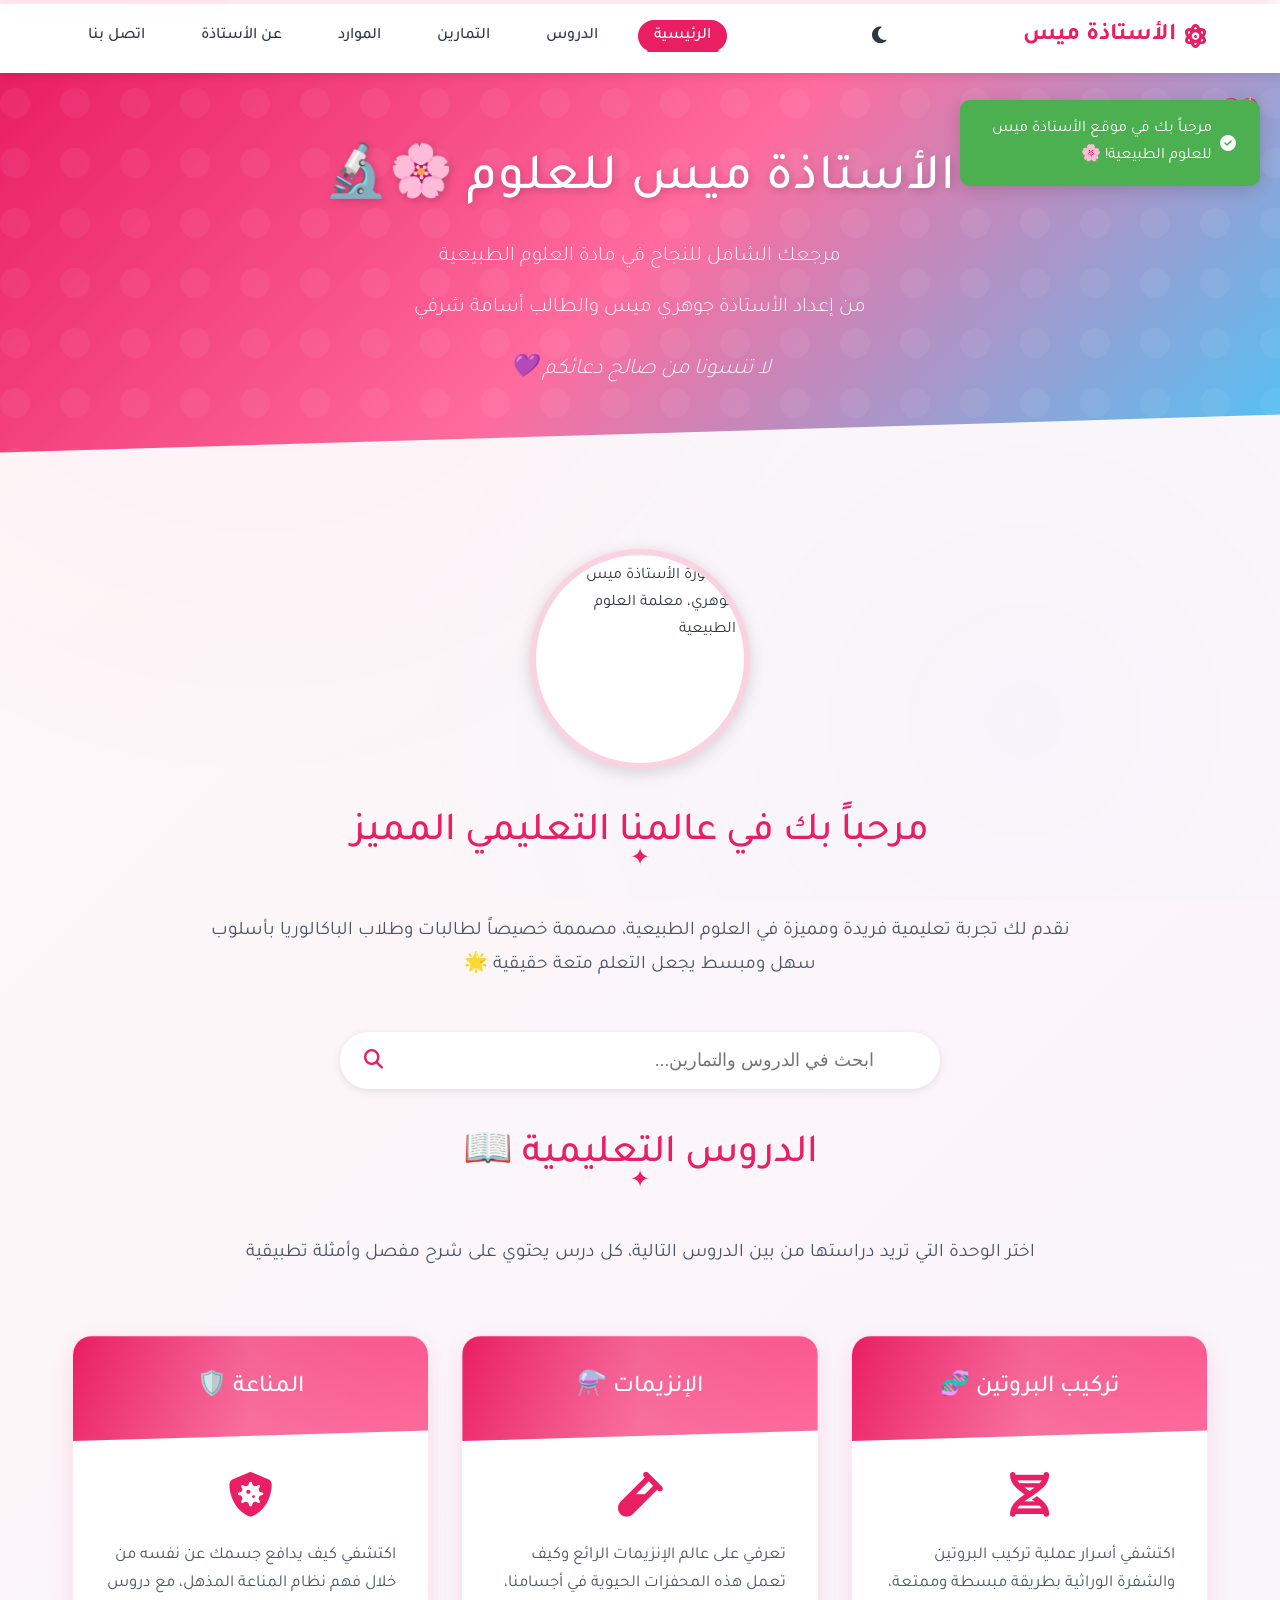
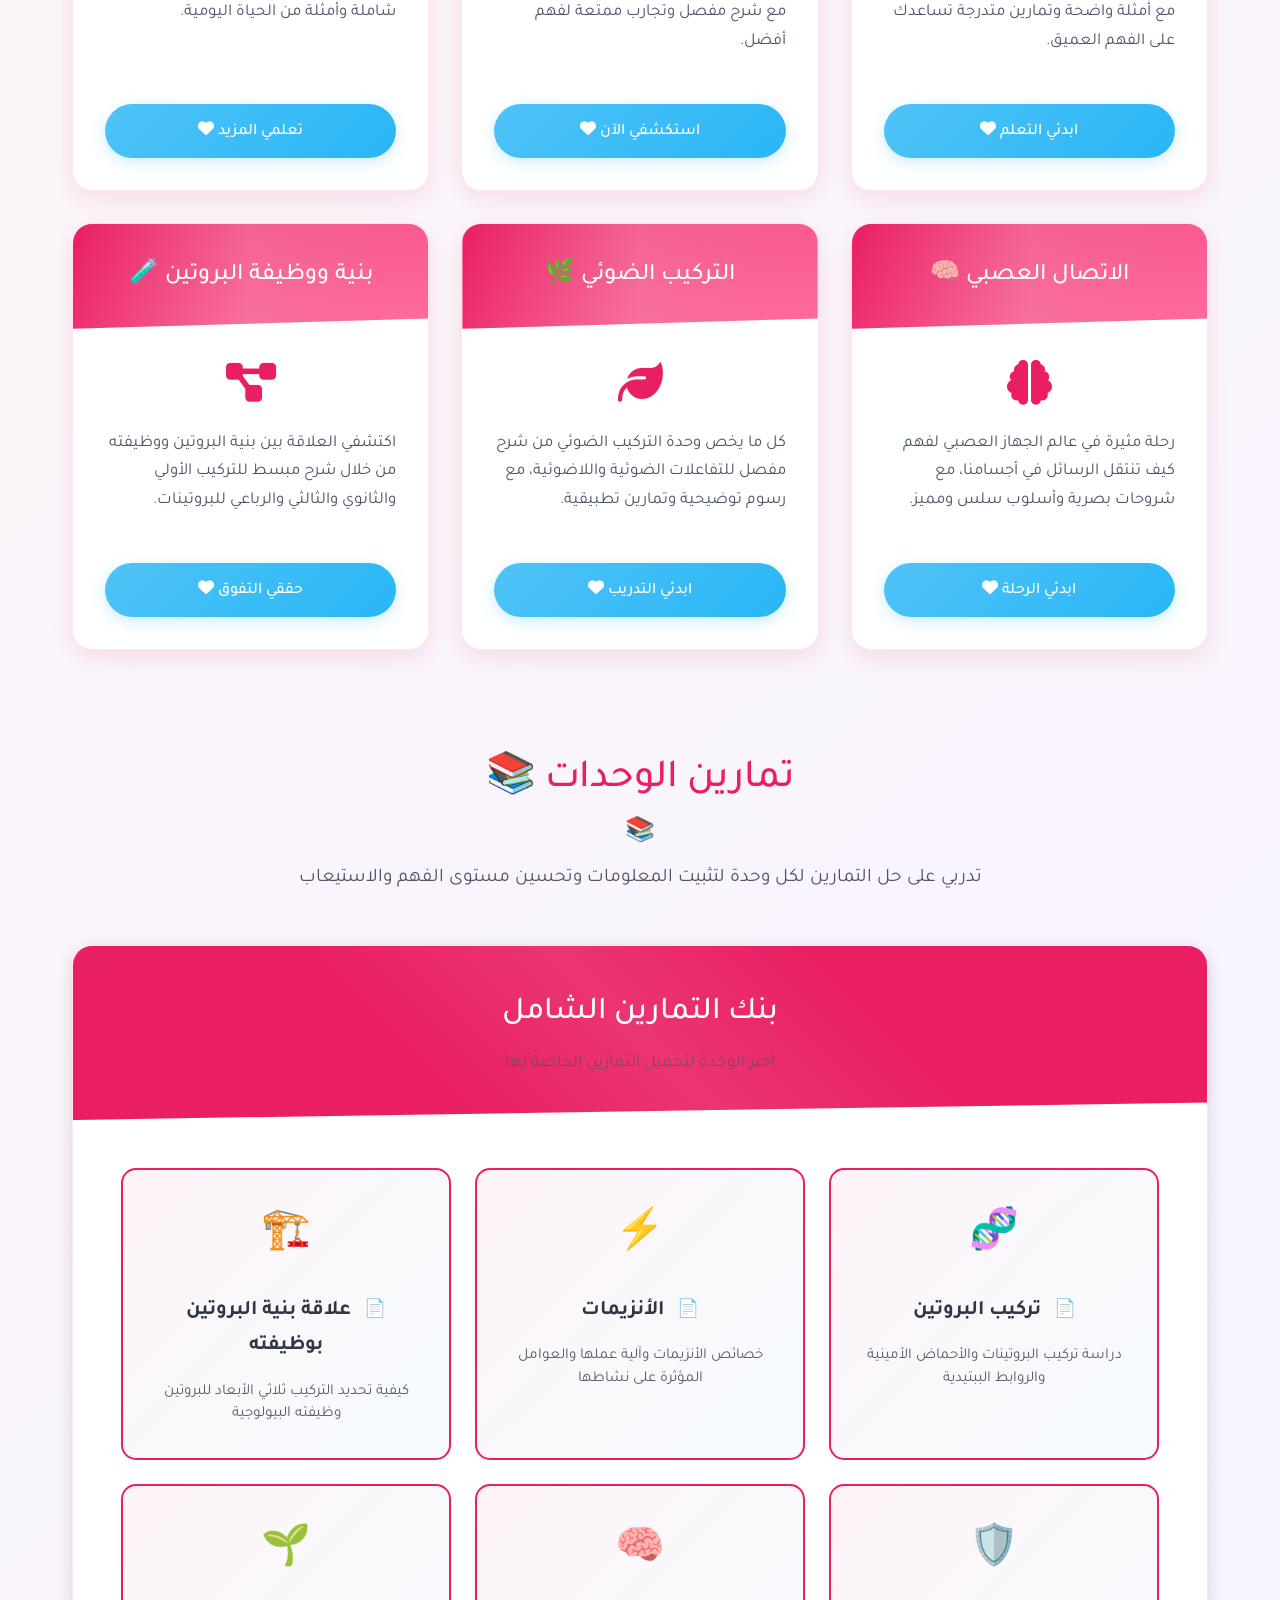
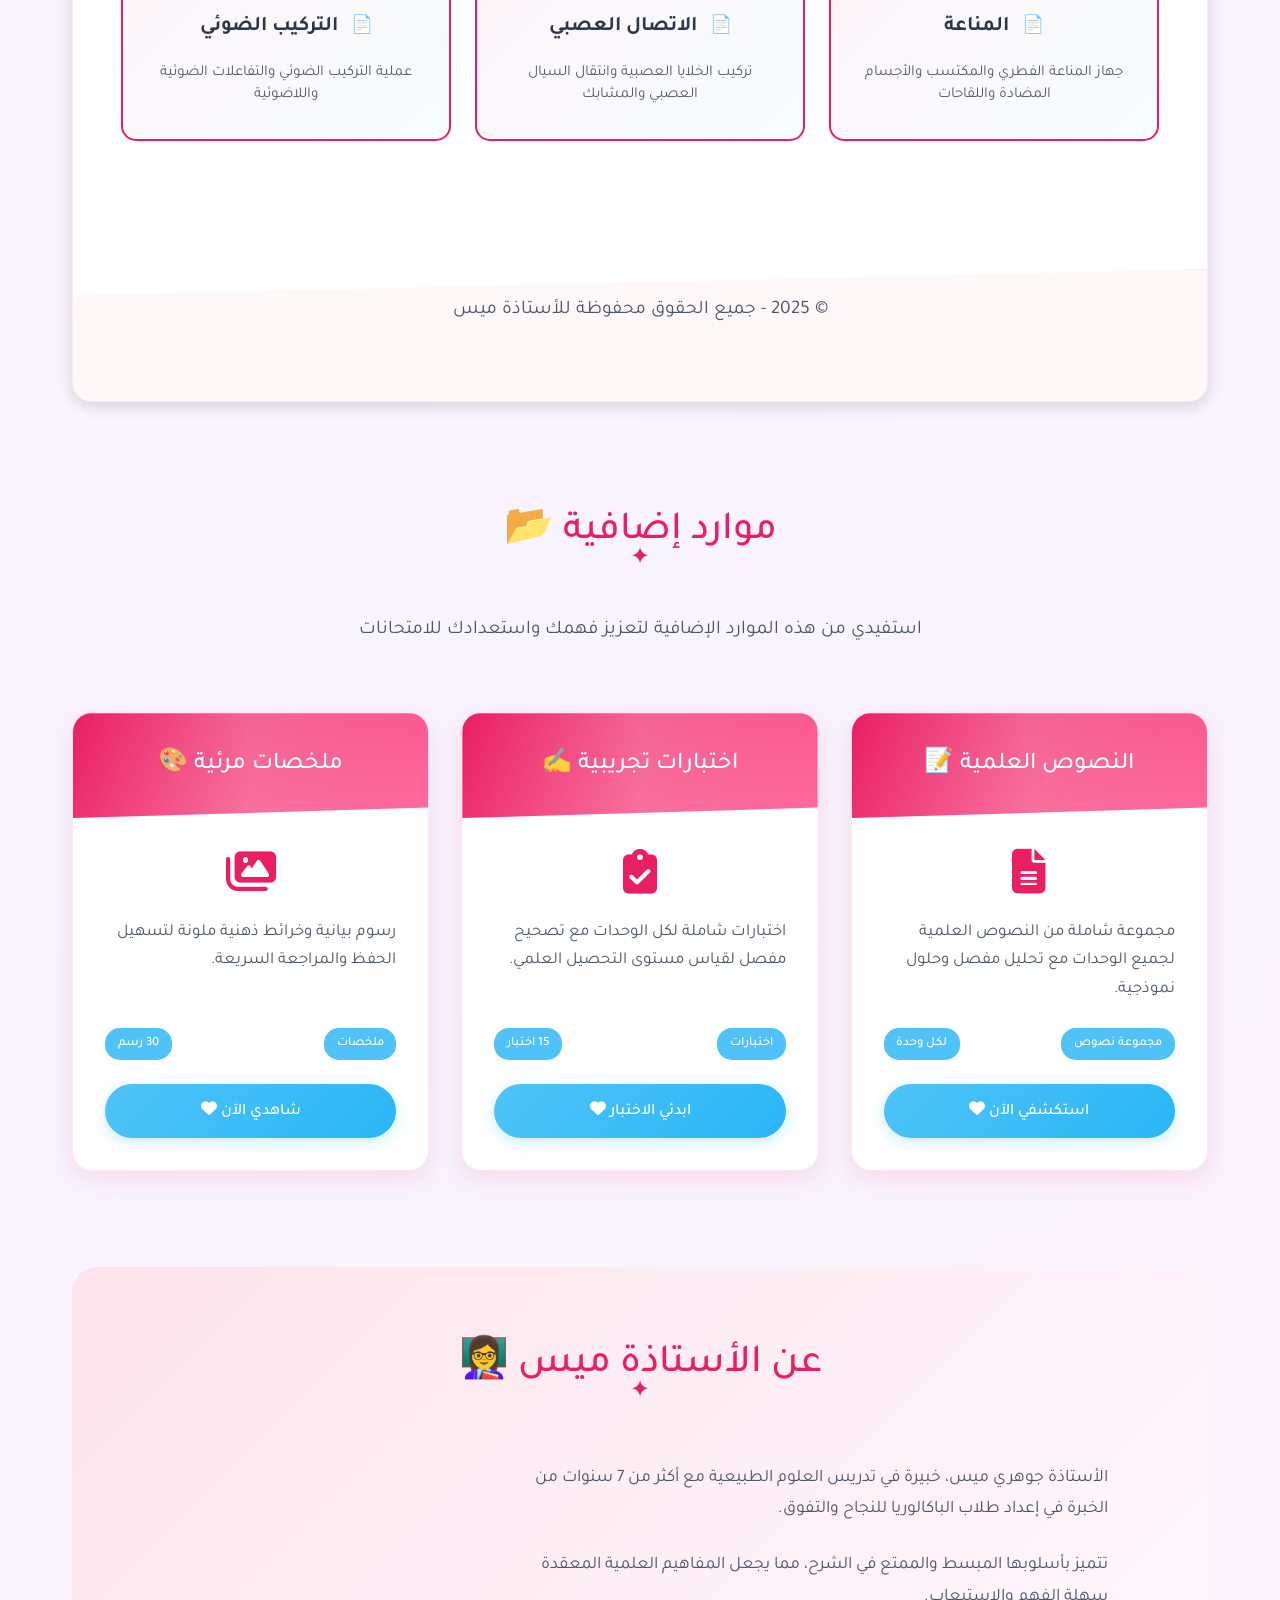
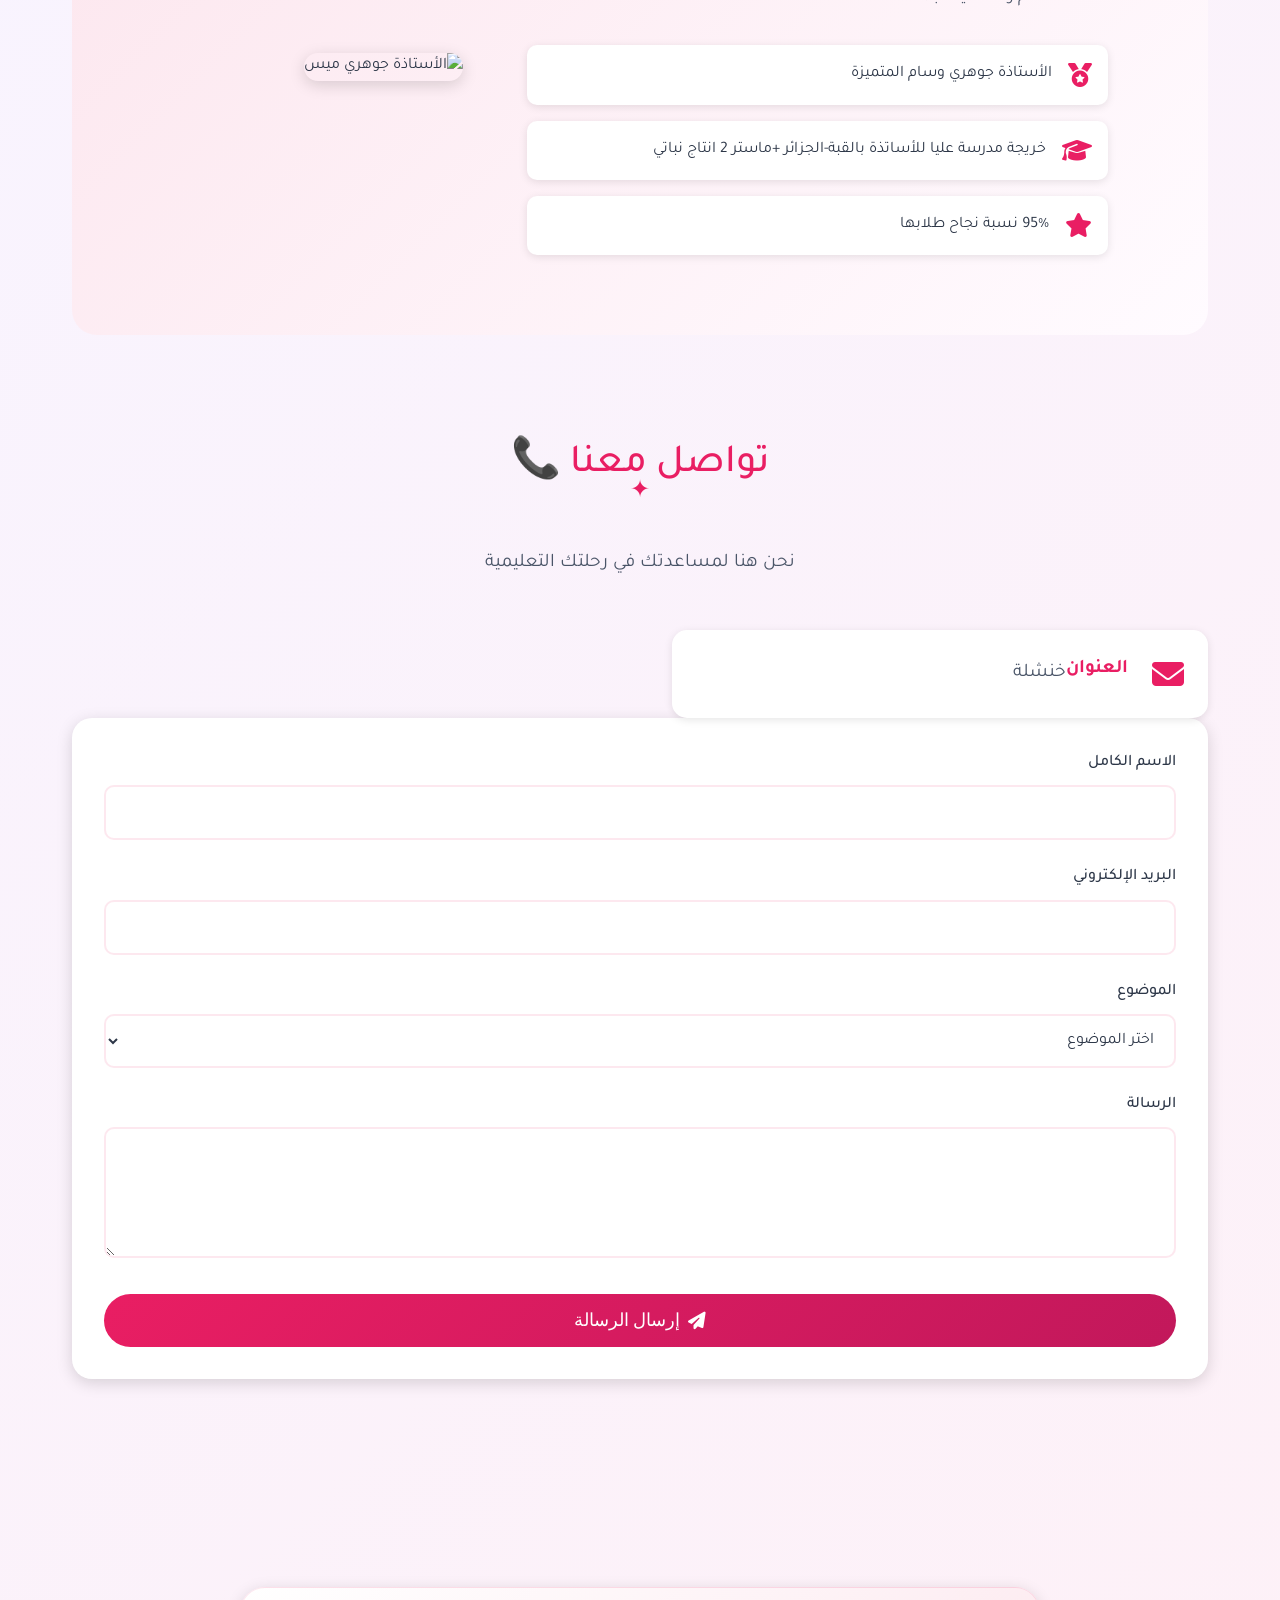
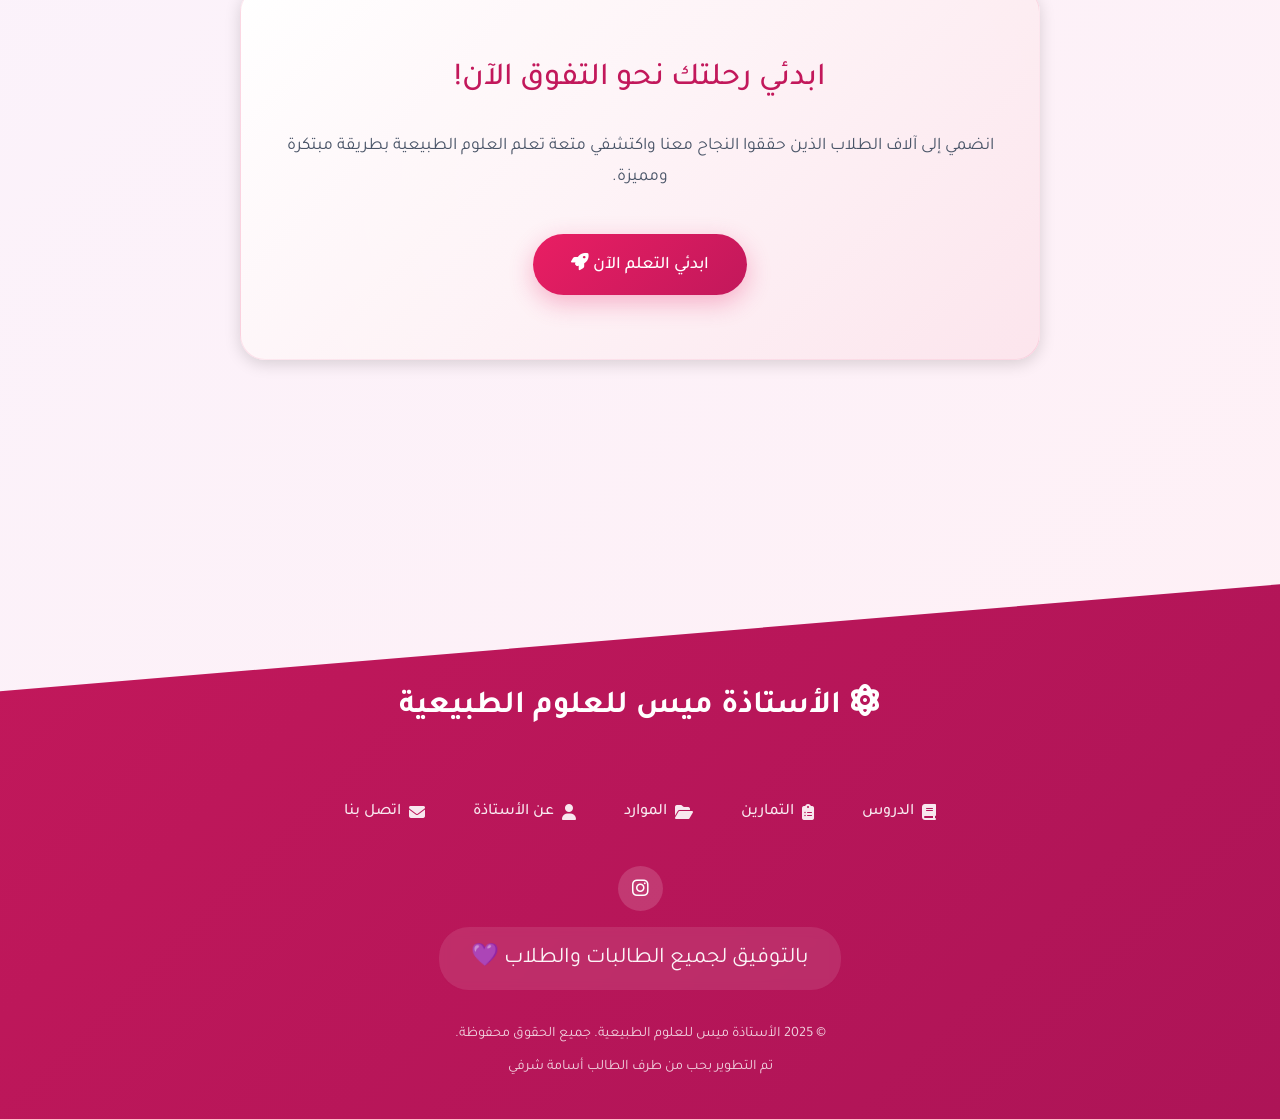
==== commit b289f7ae: "Add files via upload" ====
--- a/index.html
+++ b/index.html
@@ -138,6 +138,16 @@
             from { opacity: 0; transform: translateY(-30px); }
             to { opacity: 1; transform: translateY(0); }
         }
+
+        @keyframes fadeIn {
+            from { opacity: 0; }
+            to { opacity: 1; }
+        }
+
+        @keyframes fadeInUp {
+            from { opacity: 0; transform: translateY(30px); }
+            to { opacity: 1; transform: translateY(0); }
+        }
     </style>
     
     <!-- Link to external CSS file for non-critical styles -->
@@ -185,6 +195,7 @@
                 <li role="none"><a href="#" class="active" role="menuitem" tabindex="0">الرئيسية</a></li>
                 <li role="none"><a href="#lessons" role="menuitem" tabindex="0">الدروس</a></li>
                 <li role="none"><a href="#exercises" role="menuitem" tabindex="0">التمارين</a></li>
+                <li role="none"><a href="#resources" role="menuitem" tabindex="0">الموارد</a></li>
                 <li role="none"><a href="#about" role="menuitem" tabindex="0">عن الأستاذة</a></li>
                 <li role="none"><a href="#contact" role="menuitem" tabindex="0">اتصل بنا</a></li>
             </ul>
@@ -237,6 +248,8 @@
                 <div class="search-results" id="searchResults" role="listbox" aria-label="نتائج البحث"></div>
             </div>
 
+            
+
             <!-- Lessons Section -->
             <section id="lessons" aria-labelledby="lessons-heading">
                 <h2 id="lessons-heading">الدروس التعليمية <span aria-hidden="true">📖</span></h2>
@@ -250,6 +263,10 @@
                         <div class="topic-body">
                             <i class="fas fa-dna topic-icon" aria-hidden="true"></i>
                             <p>اكتشفي أسرار عملية تركيب البروتين والشفرة الوراثية بطريقة مبسطة وممتعة، مع أمثلة واضحة وتمارين متدرجة تساعدك على الفهم العميق.</p>
+                            <div class="topic-meta">
+                                
+                              
+                            </div>
                             <button class="topic-link" 
                                     data-pdf="تركيب_البروتين.pdf" 
                                     aria-label="فتح درس تركيب البروتين"
@@ -266,6 +283,9 @@
                         <div class="topic-body">
                             <i class="fas fa-vial topic-icon" aria-hidden="true"></i>
                             <p>تعرفي على عالم الإنزيمات الرائع وكيف تعمل هذه المحفزات الحيوية في أجسامنا، مع شرح مفصل وتجارب ممتعة لفهم أفضل.</p>
+                            <div class="topic-meta">
+                                
+                            </div>
                             <button class="topic-link" 
                                     data-pdf="الإنزيمات.pdf" 
                                     aria-label="فتح درس الإنزيمات"
@@ -282,6 +302,9 @@
                         <div class="topic-body">
                             <i class="fas fa-shield-virus topic-icon" aria-hidden="true"></i>
                             <p>اكتشفي كيف يدافع جسمك عن نفسه من خلال فهم نظام المناعة المذهل، مع دروس شاملة وأمثلة من الحياة اليومية.</p>
+                            <div class="topic-meta">
+                                
+                            </div>
                             <button class="topic-link" 
                                     data-pdf="المناعة.pdf" 
                                     aria-label="فتح درس المناعة"
@@ -298,6 +321,9 @@
                         <div class="topic-body">
                             <i class="fas fa-brain topic-icon" aria-hidden="true"></i>
                             <p>رحلة مثيرة في عالم الجهاز العصبي لفهم كيف تنتقل الرسائل في أجسامنا، مع شروحات بصرية وأسلوب سلس ومميز.</p>
+                            <div class="topic-meta">
+                                
+                            </div>
                             <button class="topic-link" 
                                     data-pdf="الاتصال_العصبي.pdf" 
                                     aria-label="فتح درس الاتصال العصبي"
@@ -314,6 +340,9 @@
                         <div class="topic-body">
                             <i class="fas fa-leaf topic-icon" aria-hidden="true"></i>
                             <p>كل ما يخص وحدة التركيب الضوئي من شرح مفصل للتفاعلات الضوئية واللاضوئية، مع رسوم توضيحية وتمارين تطبيقية.</p>
+                            <div class="topic-meta">
+                                
+                            </div>
                             <button class="topic-link" 
                                     data-pdf="دروس_التركيب_الضوئي.pdf" 
                                     aria-label="فتح درس التركيب الضوئي"
@@ -330,6 +359,9 @@
                         <div class="topic-body">
                             <i class="fas fa-project-diagram topic-icon" aria-hidden="true"></i>
                             <p>اكتشفي العلاقة بين بنية البروتين ووظيفته من خلال شرح مبسط للتركيب الأولي والثانوي والثالثي والرباعي للبروتينات.</p>
+                            <div class="topic-meta">
+                                
+                            </div>
                             <button class="topic-link" 
                                     data-pdf="دروس_الوحدة_الثالثة.pdf" 
                                     aria-label="فتح درس بنية ووظيفة البروتين"
@@ -463,7 +495,7 @@
             </section>
 
             <!-- Additional Resources -->
-            <section aria-labelledby="resources-heading">
+            <section id="resources" aria-labelledby="resources-heading">
                 <h2 id="resources-heading">موارد إضافية <span aria-hidden="true">📂</span></h2>
                 <p>استفيدي من هذه الموارد الإضافية لتعزيز فهمك واستعدادك للامتحانات</p>
 
@@ -475,6 +507,10 @@
                         <div class="topic-body">
                             <i class="fas fa-file-alt topic-icon" aria-hidden="true"></i>
                             <p>مجموعة شاملة من النصوص العلمية لجميع الوحدات مع تحليل مفصل وحلول نموذجية.</p>
+                            <div class="topic-meta">
+                                <span class="resource-type">مجموعة نصوص</span>
+                                <span class="file-count">لكل وحدة</span>
+                            </div>
                             <button class="topic-link" 
                                     data-pdf="نصوص_علمية.pdf" 
                                     aria-label="فتح النصوص العلمية"
@@ -491,6 +527,10 @@
                         <div class="topic-body">
                             <i class="fas fa-clipboard-check topic-icon" aria-hidden="true"></i>
                             <p>اختبارات شاملة لكل الوحدات مع تصحيح مفصل لقياس مستوى التحصيل العلمي.</p>
+                            <div class="topic-meta">
+                                <span class="resource-type">اختبارات</span>
+                                <span class="file-count">15 اختبار</span>
+                            </div>
                             <button class="topic-link" 
                                     data-pdf="اختبارات_تجريبية.pdf" 
                                     aria-label="فتح الاختبارات التجريبية"
@@ -502,16 +542,20 @@
 
                     <article class="topic-card">
                         <header class="topic-header">
-                            <h3>ملخصات سريعة <span aria-hidden="true">🚀</span></h3>
-                        </header>
-                        <div class="topic-body">
-                            <i class="fas fa-bolt topic-icon" aria-hidden="true"></i>
-                            <p>ملخصات مركزة لكل الوحدات للمراجعة السريعة قبل الامتحانات.</p>
-                            <button class="topic-link" 
-                                    data-pdf="ملخصات_سريعة.pdf" 
-                                    aria-label="فتح الملخصات السريعة"
-                                    title="فتح الملخصات السريعة">
-                                حمّلي الملخصات <i class="fas fa-heart" aria-hidden="true"></i>
+                            <h3>ملخصات مرئية <span aria-hidden="true">🎨</span></h3>
+                        </header>
+                        <div class="topic-body">
+                            <i class="fas fa-images topic-icon" aria-hidden="true"></i>
+                            <p>رسوم بيانية وخرائط ذهنية ملونة لتسهيل الحفظ والمراجعة السريعة.</p>
+                            <div class="topic-meta">
+                                <span class="resource-type">ملخصات</span>
+                                <span class="file-count">30 رسم</span>
+                            </div>
+                            <button class="topic-link" 
+                                    data-pdf="ملخصات_مرئية.pdf" 
+                                    aria-label="فتح الملخصات المرئية"
+                                    title="فتح الملخصات المرئية">
+                                شاهدي الآن <i class="fas fa-heart" aria-hidden="true"></i>
                             </button>
                         </div>
                     </article>
@@ -519,56 +563,152 @@
             </section>
 
             <!-- About Section -->
-            <section id="about" class="cta-section" aria-labelledby="about-heading">
-                <h3 id="about-heading"><span aria-hidden="true">💫</span> من نحن؟</h3>
-                <p>نحن فريق تعليمي متخصص في مادة العلوم الطبيعية، نهدف إلى تقديم محتوى تعليمي متميز وبسيط يساعد الطلاب على الفهم العميق وتحقيق أعلى الدرجات. الأستاذة جوهري ميس معلمة مادة العلوم الطبيعية بخبرة تزيد عن 7سنوات، والطالب أسامة شرفي متخصص في تطوير المحتوى التعليمي الرقمي.</p>
-                <button class="cta-btn" 
-                        onclick="showNotification('شكراً لزيارتكم موقعنا 💜', 'success')" 
-                        aria-label="معرفة المزيد عنا"
-                        title="معرفة المزيد عنا">
-                    تعرفي علينا أكثر
-                </button>
+            <section id="about" class="about-section" aria-labelledby="about-heading">
+                <div class="about-content">
+                    <h2 id="about-heading">عن الأستاذة ميس <span aria-hidden="true">👩‍🏫</span></h2>
+                    <div class="about-grid">
+                        <div class="about-text">
+                            <p>الأستاذة جوهري ميس، خبيرة في تدريس العلوم الطبيعية مع أكثر من 7 سنوات من الخبرة في إعداد طلاب الباكالوريا للنجاح والتفوق.</p>
+                            <p>تتميز بأسلوبها المبسط والممتع في الشرح، مما يجعل المفاهيم العلمية المعقدة سهلة الفهم والاستيعاب.</p>
+                            <div class="achievements">
+                                <div class="achievement">
+                                    <i class="fas fa-medal" aria-hidden="true"></i>
+                                    <span>الأستاذة جوهري وسام المتميزة </span>
+                                </div>
+                                <div class="achievement">
+                                    <i class="fas fa-graduation-cap" aria-hidden="true"></i>
+                                    <span>خريجة مدرسة عليا للأساتذة بالقبة-الجزائر +ماستر 2 انتاج نباتي </span>
+                                </div>
+                                <div class="achievement">
+                                    <i class="fas fa-star" aria-hidden="true"></i>
+                                    <span>95% نسبة نجاح طلابها</span>
+                                </div>
+                            </div>
+                        </div>
+                        <div class="about-image">
+                            <img src="https://i.ibb.co/B2bMTNS9/djohri1.jpg" 
+                                 alt="الأستاذة جوهري ميس" 
+                                 loading="lazy">
+                        </div>
+                    </div>
+                </div>
             </section>
 
-            <!-- Final CTA -->
-            <section class="cta-section" aria-labelledby="final-cta-heading">
-                <h3 id="final-cta-heading"><span aria-hidden="true">💫</span> انضمي إلى رحلة التفوق</h3>
-                <p>ابدئي معنا اليوم واكتشفي متعة التعلم في العلوم الطبيعية مع أسلوبنا المميز والممتع. نحن هنا لندعمك في كل خطوة! وتذكري أن الأستاذة ميس ترافقك حتى النجاح.</p>
-                <button class="cta-btn" 
-                        onclick="showNotification('نتمنى لك رحلة تعليمية ممتعة 💖', 'success')" 
-                        aria-label="بدء التعلم الآن"
-                        title="بدء التعلم الآن">
-                    ابدء التعلم الآن
+            <!-- Contact Section -->
+            <section id="contact" class="contact-section" aria-labelledby="contact-heading">
+                <h2 id="contact-heading">تواصل معنا <span aria-hidden="true">📞</span></h2>
+                <p>نحن هنا لمساعدتك في رحلتك التعليمية</p>
+                
+                <div class="contact-grid">
+                    <div class="contact-info">
+                        <div class="contact-item">
+                            <i class="fas fa-envelope" aria-hidden="true"></i>
+                            
+                                <h3>العنوان</h3>
+                                <p>خنشلة</p>
+                            </div>
+                        </div>
+                    </div>
+                    
+                    <form class="contact-form" aria-label="نموذج التواصل">
+                        <div class="form-group">
+                            <label for="name">الاسم الكامل</label>
+                            <input type="text" id="name" name="name" required>
+                        </div>
+                        <div class="form-group">
+                            <label for="email">البريد الإلكتروني</label>
+                            <input type="email" id="email" name="email" required>
+                        </div>
+                        <div class="form-group">
+                            <label for="subject">الموضوع</label>
+                            <select id="subject" name="subject" required>
+                                <option value="">اختر الموضوع</option>
+                                <option value="lesson">استفسار عن درس</option>
+                                <option value="exercise">مساعدة في تمرين</option>
+                                <option value="exam">أسئلة الامتحان</option>
+                                <option value="other">أخرى</option>
+                            </select>
+                        </div>
+                        <div class="form-group">
+                            <label for="message">الرسالة</label>
+                            <textarea id="message" name="message" rows="5" required></textarea>
+                        </div>
+                        <button type="submit" class="submit-btn">
+                            <i class="fas fa-paper-plane" aria-hidden="true"></i>
+                            إرسال الرسالة
+                        </button>
+                    </form>
+                </div>
+            </section>
+
+            <!-- CTA Section -->
+            <section class="cta-section" aria-labelledby="cta-heading">
+                <h3 id="cta-heading">ابدئي رحلتك نحو التفوق الآن!</h3>
+                <p>انضمي إلى آلاف الطلاب الذين حققوا النجاح معنا واكتشفي متعة تعلم العلوم الطبيعية بطريقة مبتكرة ومميزة.</p>
+                <button class="cta-btn" onclick="document.getElementById('lessons').scrollIntoView({behavior: 'smooth'})">
+                    ابدئي التعلم الآن <i class="fas fa-rocket" aria-hidden="true"></i>
                 </button>
             </section>
         </div>
     </main>
 
-    <footer id="contact" role="contentinfo">
+    <!-- Back to Top Button -->
+    <button class="back-to-top" id="backToTop" aria-label="العودة إلى الأعلى" title="العودة إلى الأعلى">
+        <i class="fas fa-chevron-up" aria-hidden="true"></i>
+    </button>
+
+    <!-- Footer -->
+    <footer role="contentinfo">
         <div class="footer-content">
-            <a href="#" class="footer-logo" aria-label="الأستاذة ميس - الصفحة الرئيسية">
+            <a href="#" class="footer-logo">
                 <i class="fas fa-atom" aria-hidden="true"></i>
-                <span>الأستاذة ميس</span>
+                الأستاذة ميس للعلوم الطبيعية
             </a>
+            
+            <nav class="footer-links" role="navigation" aria-label="روابط التذييل">
+                <a href="#lessons">
+                    <i class="fas fa-book" aria-hidden="true"></i>
+                    الدروس
+                </a>
+                <a href="#exercises">
+                    <i class="fas fa-clipboard-list" aria-hidden="true"></i>
+                    التمارين
+                </a>
+                <a href="#resources">
+                    <i class="fas fa-folder-open" aria-hidden="true"></i>
+                    الموارد
+                </a>
+                <a href="#about">
+                    <i class="fas fa-user" aria-hidden="true"></i>
+                    عن الأستاذة
+                </a>
+                <a href="#contact">
+                    <i class="fas fa-envelope" aria-hidden="true"></i>
+                    اتصل بنا
+                </a>
+            </nav>
+
+            <div class="social-icons" role="navigation" aria-label="وسائل التواصل الاجتماعي">
+                
+                <a href="https://www.instagram.com/profmayssciences/" class="social-icon" aria-label="إنستغرام" title="إنستغرام">
+                    <i class="fab fa-instagram" aria-hidden="true"></i>
+                </a>
+                
+            </div>
 
             <div class="flashing-text">
-                معاً نحو التفوق العلمي
+                بالتوفيق لجميع الطالبات والطلاب 💜
             </div>
 
             <div class="footer-text">
-                <p>جميع الحقوق محفوظة &copy; 2025 - موقع الأستاذة ميس للعلوم الطبيعية</p>
-                <p>من إعداد الأستاذة جوهري ميس والطالب أسامة شرفي</p>
+                <p>&copy; 2025 الأستاذة ميس للعلوم الطبيعية. جميع الحقوق محفوظة.</p>
+                <p>تم التطوير بحب من طرف الطالب أسامة شرفي</p>
             </div>
         </div>
     </footer>
 
-    <!-- Back to Top Button -->
-    <button class="back-to-top" id="backToTop" aria-label="العودة لأعلى الصفحة" title="العودة لأعلى الصفحة">
-        <i class="fas fa-arrow-up" aria-hidden="true"></i>
-    </button>
-
     <!-- JavaScript -->
-    <script src="script.js" defer></script>
+    <script src="script.js"></script>
 </body>
 </html>
 
--- a/styles.css
+++ b/styles.css
@@ -112,6 +112,19 @@
     font-style: italic;
 }
 
+.heart-animation {
+    position: absolute;
+    top: 20px;
+    right: 20px;
+    font-size: 2rem;
+    animation: heartBeat 2s ease-in-out infinite;
+}
+
+@keyframes heartBeat {
+    0%, 100% { transform: scale(1); }
+    50% { transform: scale(1.2); }
+}
+
 /* --- Enhanced Navigation --- */
 .main-nav {
     position: sticky;
@@ -341,6 +354,9 @@
     border-bottom: 1px solid rgba(0, 0, 0, 0.1);
     cursor: pointer;
     transition: background-color var(--transition-speed);
+    display: flex;
+    justify-content: space-between;
+    align-items: center;
 }
 
 .search-result-item:hover {
@@ -349,6 +365,86 @@
 
 .search-result-item:last-child {
     border-bottom: none;
+}
+
+.search-category {
+    background: var(--primary-color);
+    color: white;
+    padding: 0.2rem 0.5rem;
+    border-radius: 10px;
+    font-size: 0.8rem;
+    font-weight: 500;
+}
+
+/* --- Statistics Section --- */
+.stats-section {
+    margin: 4rem 0;
+    animation: fadeIn 1s ease 0.6s backwards;
+}
+
+.stats-grid {
+    display: grid;
+    grid-template-columns: repeat(auto-fit, minmax(250px, 1fr));
+    gap: 2rem;
+    margin-top: 2rem;
+}
+
+.stat-card {
+    background: var(--card-bg);
+    padding: 2rem;
+    border-radius: 20px;
+    text-align: center;
+    box-shadow: var(--card-shadow);
+    transition: all var(--transition-speed);
+    border: 1px solid rgba(233, 30, 99, 0.1);
+    position: relative;
+    overflow: hidden;
+}
+
+.stat-card::before {
+    content: "";
+    position: absolute;
+    top: 0;
+    left: 0;
+    width: 100%;
+    height: 100%;
+    background: linear-gradient(135deg, rgba(233, 30, 99, 0.02) 0%, rgba(79, 195, 247, 0.02) 100%);
+    opacity: 0;
+    transition: opacity var(--transition-speed);
+}
+
+.stat-card:hover {
+    transform: translateY(-8px);
+    box-shadow: 0 20px 40px rgba(233, 30, 99, 0.15);
+}
+
+.stat-card:hover::before {
+    opacity: 1;
+}
+
+.stat-icon {
+    font-size: 3rem;
+    color: var(--primary-color);
+    margin-bottom: 1rem;
+    position: relative;
+    z-index: 1;
+}
+
+.stat-number {
+    font-size: 2.5rem;
+    font-weight: 700;
+    color: var(--primary-color);
+    margin-bottom: 0.5rem;
+    position: relative;
+    z-index: 1;
+}
+
+.stat-label {
+    font-size: 1.1rem;
+    color: var(--text-light);
+    font-weight: 500;
+    position: relative;
+    z-index: 1;
 }
 
 /* --- Enhanced Main Content Styles --- */
@@ -529,12 +625,61 @@
 
 .topic-body p {
     flex-grow: 1;
-    margin-bottom: 2rem;
+    margin-bottom: 1.5rem;
     text-align: right;
     font-size: clamp(0.95rem, 2vw, 1.05rem);
     line-height: 1.7;
     color: var(--text-light);
     animation: none;
+}
+
+.topic-meta {
+    display: flex;
+    justify-content: space-between;
+    align-items: center;
+    margin-bottom: 1.5rem;
+    gap: 1rem;
+}
+
+.difficulty {
+    padding: 0.3rem 0.8rem;
+    border-radius: 15px;
+    font-size: 0.8rem;
+    font-weight: 500;
+    color: white;
+}
+
+.difficulty.easy {
+    background: var(--success-color);
+}
+
+.difficulty.medium {
+    background: var(--warning-color);
+}
+
+.difficulty.hard {
+    background: var(--error-color);
+}
+
+.duration {
+    color: var(--text-light);
+    font-size: 0.9rem;
+    display: flex;
+    align-items: center;
+}
+
+.duration::before {
+    content: "⏱️";
+    margin-left: 0.5rem;
+}
+
+.resource-type, .file-count {
+    padding: 0.3rem 0.8rem;
+    border-radius: 15px;
+    font-size: 0.8rem;
+    font-weight: 500;
+    background: var(--accent-color);
+    color: white;
 }
 
 .topic-link {
@@ -751,6 +896,186 @@
     color: var(--text-light);
     font-size: 0.9rem;
     background: var(--light-bg);
+}
+
+/* --- About Section --- */
+.about-section {
+    margin: 6rem 0;
+    padding: 4rem 0;
+    background: linear-gradient(135deg, var(--soft-pink) 0%, var(--warm-white) 100%);
+    border-radius: 25px;
+    animation: fadeIn 1s ease 1.2s backwards;
+}
+
+.about-content {
+    max-width: 1000px;
+    margin: 0 auto;
+    padding: 0 2rem;
+}
+
+.about-grid {
+    display: grid;
+    grid-template-columns: 2fr 1fr;
+    gap: 4rem;
+    align-items: center;
+    margin-top: 3rem;
+}
+
+.about-text p {
+    font-size: 1.1rem;
+    line-height: 1.8;
+    margin-bottom: 1.5rem;
+    color: var(--text-light);
+    text-align: right;
+}
+
+.achievements {
+    margin-top: 2rem;
+}
+
+.achievement {
+    display: flex;
+    align-items: center;
+    margin-bottom: 1rem;
+    padding: 1rem;
+    background: white;
+    border-radius: 10px;
+    box-shadow: var(--shadow-light);
+    transition: transform var(--transition-speed);
+}
+
+.achievement:hover {
+    transform: translateX(-5px);
+}
+
+.achievement i {
+    color: var(--primary-color);
+    font-size: 1.5rem;
+    margin-left: 1rem;
+}
+
+.about-image img {
+    width: 100%;
+    border-radius: 20px;
+    box-shadow: var(--shadow-medium);
+    transition: transform var(--transition-speed);
+}
+
+.about-image img:hover {
+    transform: scale(1.05);
+}
+
+/* --- Contact Section --- */
+.contact-section {
+    margin: 6rem 0;
+    animation: fadeIn 1s ease 1.5s backwards;
+}
+
+.contact-grid {
+    display: grid;
+    grid-template-columns: 1fr 1fr;
+    gap: 4rem;
+    margin-top: 3rem;
+}
+
+.contact-info {
+    display: flex;
+    flex-direction: column;
+    gap: 2rem;
+}
+
+.contact-item {
+    display: flex;
+    align-items: center;
+    padding: 1.5rem;
+    background: var(--card-bg);
+    border-radius: 15px;
+    box-shadow: var(--shadow-light);
+    transition: transform var(--transition-speed);
+}
+
+.contact-item:hover {
+    transform: translateY(-5px);
+    box-shadow: var(--shadow-medium);
+}
+
+.contact-item i {
+    font-size: 2rem;
+    color: var(--primary-color);
+    margin-left: 1.5rem;
+}
+
+.contact-item h3 {
+    font-size: 1.2rem;
+    color: var(--primary-color);
+    margin-bottom: 0.5rem;
+}
+
+.contact-item p {
+    color: var(--text-light);
+    margin: 0;
+}
+
+.contact-form {
+    background: var(--card-bg);
+    padding: 2rem;
+    border-radius: 20px;
+    box-shadow: var(--shadow-medium);
+}
+
+.form-group {
+    margin-bottom: 1.5rem;
+}
+
+.form-group label {
+    display: block;
+    margin-bottom: 0.5rem;
+    font-weight: 500;
+    color: var(--text-color);
+}
+
+.form-group input,
+.form-group select,
+.form-group textarea {
+    width: 100%;
+    padding: 1rem;
+    border: 2px solid rgba(233, 30, 99, 0.1);
+    border-radius: 10px;
+    font-size: 1rem;
+    transition: border-color var(--transition-speed);
+    background: var(--card-bg);
+    color: var(--text-color);
+    font-family: inherit;
+}
+
+.form-group input:focus,
+.form-group select:focus,
+.form-group textarea:focus {
+    border-color: var(--primary-color);
+    outline: none;
+    box-shadow: 0 0 0 3px rgba(233, 30, 99, 0.1);
+}
+
+.submit-btn {
+    background: linear-gradient(135deg, var(--primary-color), var(--primary-dark));
+    color: white;
+    border: none;
+    padding: 1rem 2rem;
+    border-radius: 50px;
+    font-size: 1.1rem;
+    font-weight: 500;
+    cursor: pointer;
+    transition: all var(--transition-speed);
+    display: flex;
+    align-items: center;
+    justify-content: center;
+    gap: 0.5rem;
+    width: 100%;
+}
+
+.submit-btn:hover {
+    transform: translateY(-2px);
+    box-shadow: 0 8px 25px rgba(233, 30, 99, 0.3);
 }
 
 /* --- Enhanced CTA Section --- */
@@ -837,6 +1162,122 @@
     left: 100%;
 }
 
+/* --- Loading Spinner --- */
+.loading-spinner {
+    position: fixed;
+    top: 0;
+    left: 0;
+    width: 100%;
+    height: 100%;
+    background: rgba(0, 0, 0, 0.8);
+    display: flex;
+    flex-direction: column;
+    justify-content: center;
+    align-items: center;
+    z-index: 9999;
+    opacity: 0;
+    visibility: hidden;
+    transition: all var(--transition-speed);
+}
+
+.loading-spinner.active {
+    opacity: 1;
+    visibility: visible;
+}
+
+.spinner {
+    width: 50px;
+    height: 50px;
+    border: 4px solid rgba(233, 30, 99, 0.3);
+    border-top: 4px solid var(--primary-color);
+    border-radius: 50%;
+    animation: spin 1s linear infinite;
+    margin-bottom: 1rem;
+}
+
+@keyframes spin {
+    0% { transform: rotate(0deg); }
+    100% { transform: rotate(360deg); }
+}
+
+.spinner-text {
+    color: white;
+    font-size: 1.1rem;
+    font-weight: 500;
+}
+
+/* --- Notification --- */
+.notification {
+    position: fixed;
+    top: 100px;
+    right: 20px;
+    background: var(--success-color);
+    color: white;
+    padding: 1rem 1.5rem;
+    border-radius: 10px;
+    box-shadow: var(--shadow-medium);
+    z-index: 1000;
+    transform: translateX(400px);
+    transition: transform var(--transition-speed);
+    display: flex;
+    align-items: center;
+    gap: 0.5rem;
+    max-width: 300px;
+}
+
+.notification.show {
+    transform: translateX(0);
+}
+
+.notification.success {
+    background: var(--success-color);
+}
+
+.notification.warning {
+    background: var(--warning-color);
+}
+
+.notification.error {
+    background: var(--error-color);
+}
+
+.notification.info {
+    background: var(--info-color);
+}
+
+/* --- Back to Top Button --- */
+.back-to-top {
+    position: fixed;
+    bottom: 30px;
+    right: 30px;
+    width: 50px;
+    height: 50px;
+    background: var(--primary-color);
+    color: white;
+    border: none;
+    border-radius: 50%;
+    cursor: pointer;
+    font-size: 1.2rem;
+    box-shadow: var(--shadow-medium);
+    transition: all var(--transition-speed);
+    z-index: 1000;
+    opacity: 0;
+    visibility: hidden;
+    transform: translateY(20px);
+}
+
+.back-to-top.visible {
+    opacity: 1;
+    visibility: visible;
+    transform: translateY(0);
+}
+
+.back-to-top:hover {
+    background: var(--primary-dark);
+    transform: translateY(-5px);
+    box-shadow: 0 8px 25px rgba(233, 30, 99, 0.4);
+}
+
 /* --- Enhanced Footer --- */
 footer {
     background: linear-gradient(135deg, var(--footer-bg), #ad1457);
@@ -921,6 +1362,12 @@
     border-radius: 30px;
     background: rgba(255, 255, 255, 0.1);
     backdrop-filter: blur(5px);
+    animation: pulse 2s ease-in-out infinite;
+}
+
+@keyframes pulse {
+    0%, 100% { opacity: 1; }
+    50% { opacity: 0.7; }
 }
 
 .footer-text {
@@ -952,192 +1399,29 @@
     transition: all var(--transition-speed);
     color: white;
     text-decoration: none;
-    backdrop-filter: blur(5px);
-    position: relative;
-    overflow: hidden;
-}
-
-.social-icon::before {
-    content: "";
-    position: absolute;
-    top: 0;
-    left: -100%;
-    width: 100%;
-    height: 100%;
-    background: linear-gradient(90deg, transparent, rgba(255,255,255,0.3), transparent);
-    transition: all 0.5s;
+    font-size: 1.2rem;
 }
 
 .social-icon:hover {
     background: var(--accent-color);
-    transform: translateY(-5px) scale(1.1);
-}
-
-.social-icon:hover::before {
-    left: 100%;
-}
-
-/* --- Enhanced Back to Top Button --- */
-.back-to-top {
-    position: fixed;
-    bottom: 30px;
-    right: 30px;
-    width: clamp(45px, 5vw, 55px);
-    height: clamp(45px, 5vw, 55px);
-    border-radius: 50%;
-    background: linear-gradient(135deg, var(--primary-color), var(--primary-dark));
-    color: white;
-    display: flex;
-    align-items: center;
-    justify-content: center;
-    text-decoration: none;
-    opacity: 0;
-    transform: translateY(20px);
-    transition: all var(--transition-speed);
-    box-shadow: 0 8px 25px rgba(233, 30, 99, 0.3);
-    z-index: 999;
-    border: none;
-    cursor: pointer;
-}
-
-.back-to-top.visible {
-    opacity: 1;
-    transform: translateY(0);
-}
-
-.back-to-top:hover {
-    transform: translateY(-5px) scale(1.1);
-    box-shadow: 0 15px 35px rgba(233, 30, 99, 0.4);
-}
-
-/* Enhanced Loading Spinner */
-.loading-spinner {
-    display: none;
-    position: fixed;
-    top: 0;
-    left: 0;
-    width: 100%;
-    height: 100%;
-    background: rgba(255, 255, 255, 0.95);
-    z-index: 9999;
-    justify-content: center;
-    align-items: center;
-    flex-direction: column;
-    backdrop-filter: blur(5px);
-}
-
-[data-theme="dark"] .loading-spinner {
-    background: rgba(26, 26, 26, 0.95);
-}
-
-.loading-spinner.active {
-    display: flex;
-}
-
-.spinner {
-    width: 50px;
-    height: 50px;
-    border: 4px solid rgba(233, 30, 99, 0.2);
-    border-radius: 50%;
-    border-top-color: var(--primary-color);
-    animation: spin 1s ease-in-out infinite;
-    margin-bottom: 1rem;
-}
-
-@keyframes spin {
-    to { transform: rotate(360deg); }
-}
-
-.spinner-text {
-    color: var(--text-color);
-    font-weight: 500;
-}
-
-/* Enhanced Notification */
-.notification {
-    position: fixed;
-    bottom: 20px;
-    left: 50%;
-    transform: translateX(-50%);
-    background: var(--primary-color);
-    color: white;
-    padding: 1rem 2rem;
-    border-radius: 50px;
-    box-shadow: var(--shadow-medium);
-    z-index: 1000;
-    opacity: 0;
-    transition: all var(--transition-speed);
-    display: flex;
-    align-items: center;
-    max-width: 90vw;
-}
-
-.notification.show {
-    opacity: 1;
-    bottom: 30px;
-}
-
-.notification.success {
-    background: var(--success-color);
-}
-
-.notification.error {
-    background: var(--error-color);
-}
-
-.notification.warning {
-    background: var(--warning-color);
-}
-
-.notification i {
-    margin-left: 0.5rem;
-}
-
-/* --- Enhanced Animations --- */
-@keyframes fadeIn {
-    from { opacity: 0; }
-    to { opacity: 1; }
-}
-
-@keyframes fadeInUp {
-    from { opacity: 0; transform: translateY(30px); }
-    to { opacity: 1; transform: translateY(0); }
-}
-
-/* Heart Animation */
-.heart-animation {
-    position: absolute;
-    top: 20px;
-    right: 20px;
-    font-size: clamp(1.5rem, 3vw, 2rem);
-    color: rgba(255, 255, 255, 0.6);
-    animation: heartBeat 2s ease-in-out infinite;
-}
-
-@keyframes heartBeat {
-    0%, 100% { transform: scale(1); }
-    50% { transform: scale(1.2); }
-}
-
-/* --- Enhanced Responsive Styles --- */
-@media (max-width: 992px) {
-    .container { padding: 1.5rem; }
-    .nav-links li { margin-right: 1rem; }
-}
-
+    transform: translateY(-5px);
+    box-shadow: 0 8px 20px rgba(79, 195, 247, 0.4);
+}
+
+/* --- Mobile Responsive Design --- */
 @media (max-width: 768px) {
     .nav-links {
         position: fixed;
         top: 70px;
         right: -100%;
-        width: 80%;
+        width: 100%;
         height: calc(100vh - 70px);
         background: var(--card-bg);
         flex-direction: column;
-        align-items: center;
-        padding: 2rem 0;
-        transition: all var(--transition-speed);
-        box-shadow: -5px 0 15px rgba(0, 0, 0, 0.1);
+        justify-content: flex-start;
+        padding-top: 2rem;
+        transition: right var(--transition-speed);
+        box-shadow: var(--shadow-medium);
     }
 
     .nav-links.active {
@@ -1146,18 +1430,71 @@
 
     .nav-links li {
         margin: 1rem 0;
+        width: 100%;
+        text-align: center;
+    }
+
+    .nav-links a {
+        display: block;
+        padding: 1rem 2rem;
+        font-size: 1.1rem;
     }
 
     .mobile-menu-btn {
         display: block;
     }
 
+    .theme-toggle {
+        margin-right: 0.5rem;
+    }
+
+    .stats-grid {
+        grid-template-columns: repeat(2, 1fr);
+        gap: 1rem;
+    }
+
+    .topics-container {
+        grid-template-columns: 1fr;
+        gap: 1.5rem;
+    }
+
     .units-grid {
+        grid-template-columns: 1fr;
         padding: 2rem;
     }
 
-    .search-container {
-        margin: 1.5rem auto;
+    .about-grid {
+        grid-template-columns: 1fr;
+        gap: 2rem;
+        text-align: center;
+    }
+
+    .contact-grid {
+        grid-template-columns: 1fr;
+        gap: 2rem;
+    }
+
+    .footer-links {
+        flex-direction: column;
+        gap: 1rem;
+    }
+
+    .footer-links a {
+        justify-content: center;
+        margin: 0;
+    }
+
+    .back-to-top {
+        bottom: 20px;
+        right: 20px;
+        width: 45px;
+        height: 45px;
+    }
+
+    .notification {
+        right: 10px;
+        left: 10px;
+        max-width: none;
     }
 }
 
@@ -1165,77 +1502,66 @@
     .container {
         padding: 1rem;
     }
-    
-    .topic-header {
-        padding: 1.5rem 1rem;
-    }
-    
+
+    header {
+        padding: 3rem 0;
+    }
+
+    .stats-grid {
+        grid-template-columns: 1fr;
+    }
+
+    .stat-card {
+        padding: 1.5rem;
+    }
+
     .topic-body {
         padding: 1.5rem;
     }
-    
+
     .units-grid {
         padding: 1.5rem;
-        gap: 1rem;
-    }
-    
-    .unit-card {
+    }
+
+    .about-section {
+        padding: 2rem 0;
+    }
+
+    .contact-form {
         padding: 1.5rem;
     }
-    
-    footer {
-        clip-path: polygon(0 10%, 100% 0, 100% 100%, 0 100%);
-    }
-
-    .notification {
-        padding: 0.8rem 1.5rem;
-        font-size: 0.9rem;
-    }
-}
-
-/* Enhanced Print styles */
+
+    .cta-section {
+        padding: 2rem 1rem;
+    }
+}
+
+/* --- Print Styles --- */
 @media print {
     .main-nav,
+    .progress-container,
+    .loading-spinner,
+    .notification,
     .back-to-top,
-    .heart-animation,
-    .progress-container,
-    .notification,
-    .loading-spinner,
-    .theme-toggle,
-    .search-container {
+    .social-icons {
         display: none !important;
     }
-    
+
     body {
         background: white !important;
         color: black !important;
     }
-    
+
     .topic-card,
-    .unit-card {
+    .unit-card,
+    .stat-card {
         break-inside: avoid;
         box-shadow: none !important;
-        border: 1px solid #ddd !important;
-        margin-bottom: 1rem;
-    }
-    
-    .topic-header,
-    .exercises-header {
-        background: #f1f1f1 !important;
-        color: black !important;
-        -webkit-print-color-adjust: exact;
-        print-color-adjust: exact;
-    }
-    
-    footer {
-        background: #f1f1f1 !important;
-        color: black !important;
-        clip-path: none !important;
-        padding: 2rem 0 !important;
-    }
-}
-
-/* Reduced motion for accessibility */
+        border: 1px solid #ccc !important;
+    }
+}
+
+/* --- Reduced Motion --- */
 @media (prefers-reduced-motion: reduce) {
     *,
     *::before,
@@ -1244,5 +1570,9 @@
         animation-iteration-count: 1 !important;
         transition-duration: 0.01ms !important;
     }
-}
-
+
+    html {
+        scroll-behavior: auto;
+    }
+}
+
--- a/styles.css
+++ b/styles.css
@@ -112,6 +112,19 @@
     font-style: italic;
 }
 
+.heart-animation {
+    position: absolute;
+    top: 20px;
+    right: 20px;
+    font-size: 2rem;
+    animation: heartBeat 2s ease-in-out infinite;
+}
+
+@keyframes heartBeat {
+    0%, 100% { transform: scale(1); }
+    50% { transform: scale(1.2); }
+}
+
 /* --- Enhanced Navigation --- */
 .main-nav {
     position: sticky;
@@ -341,6 +354,9 @@
     border-bottom: 1px solid rgba(0, 0, 0, 0.1);
     cursor: pointer;
     transition: background-color var(--transition-speed);
+    display: flex;
+    justify-content: space-between;
+    align-items: center;
 }
 
 .search-result-item:hover {
@@ -349,6 +365,86 @@
 
 .search-result-item:last-child {
     border-bottom: none;
+}
+
+.search-category {
+    background: var(--primary-color);
+    color: white;
+    padding: 0.2rem 0.5rem;
+    border-radius: 10px;
+    font-size: 0.8rem;
+    font-weight: 500;
+}
+
+/* --- Statistics Section --- */
+.stats-section {
+    margin: 4rem 0;
+    animation: fadeIn 1s ease 0.6s backwards;
+}
+
+.stats-grid {
+    display: grid;
+    grid-template-columns: repeat(auto-fit, minmax(250px, 1fr));
+    gap: 2rem;
+    margin-top: 2rem;
+}
+
+.stat-card {
+    background: var(--card-bg);
+    padding: 2rem;
+    border-radius: 20px;
+    text-align: center;
+    box-shadow: var(--card-shadow);
+    transition: all var(--transition-speed);
+    border: 1px solid rgba(233, 30, 99, 0.1);
+    position: relative;
+    overflow: hidden;
+}
+
+.stat-card::before {
+    content: "";
+    position: absolute;
+    top: 0;
+    left: 0;
+    width: 100%;
+    height: 100%;
+    background: linear-gradient(135deg, rgba(233, 30, 99, 0.02) 0%, rgba(79, 195, 247, 0.02) 100%);
+    opacity: 0;
+    transition: opacity var(--transition-speed);
+}
+
+.stat-card:hover {
+    transform: translateY(-8px);
+    box-shadow: 0 20px 40px rgba(233, 30, 99, 0.15);
+}
+
+.stat-card:hover::before {
+    opacity: 1;
+}
+
+.stat-icon {
+    font-size: 3rem;
+    color: var(--primary-color);
+    margin-bottom: 1rem;
+    position: relative;
+    z-index: 1;
+}
+
+.stat-number {
+    font-size: 2.5rem;
+    font-weight: 700;
+    color: var(--primary-color);
+    margin-bottom: 0.5rem;
+    position: relative;
+    z-index: 1;
+}
+
+.stat-label {
+    font-size: 1.1rem;
+    color: var(--text-light);
+    font-weight: 500;
+    position: relative;
+    z-index: 1;
 }
 
 /* --- Enhanced Main Content Styles --- */
@@ -529,12 +625,61 @@
 
 .topic-body p {
     flex-grow: 1;
-    margin-bottom: 2rem;
+    margin-bottom: 1.5rem;
     text-align: right;
     font-size: clamp(0.95rem, 2vw, 1.05rem);
     line-height: 1.7;
     color: var(--text-light);
     animation: none;
+}
+
+.topic-meta {
+    display: flex;
+    justify-content: space-between;
+    align-items: center;
+    margin-bottom: 1.5rem;
+    gap: 1rem;
+}
+
+.difficulty {
+    padding: 0.3rem 0.8rem;
+    border-radius: 15px;
+    font-size: 0.8rem;
+    font-weight: 500;
+    color: white;
+}
+
+.difficulty.easy {
+    background: var(--success-color);
+}
+
+.difficulty.medium {
+    background: var(--warning-color);
+}
+
+.difficulty.hard {
+    background: var(--error-color);
+}
+
+.duration {
+    color: var(--text-light);
+    font-size: 0.9rem;
+    display: flex;
+    align-items: center;
+}
+
+.duration::before {
+    content: "⏱️";
+    margin-left: 0.5rem;
+}
+
+.resource-type, .file-count {
+    padding: 0.3rem 0.8rem;
+    border-radius: 15px;
+    font-size: 0.8rem;
+    font-weight: 500;
+    background: var(--accent-color);
+    color: white;
 }
 
 .topic-link {
@@ -751,6 +896,186 @@
     color: var(--text-light);
     font-size: 0.9rem;
     background: var(--light-bg);
+}
+
+/* --- About Section --- */
+.about-section {
+    margin: 6rem 0;
+    padding: 4rem 0;
+    background: linear-gradient(135deg, var(--soft-pink) 0%, var(--warm-white) 100%);
+    border-radius: 25px;
+    animation: fadeIn 1s ease 1.2s backwards;
+}
+
+.about-content {
+    max-width: 1000px;
+    margin: 0 auto;
+    padding: 0 2rem;
+}
+
+.about-grid {
+    display: grid;
+    grid-template-columns: 2fr 1fr;
+    gap: 4rem;
+    align-items: center;
+    margin-top: 3rem;
+}
+
+.about-text p {
+    font-size: 1.1rem;
+    line-height: 1.8;
+    margin-bottom: 1.5rem;
+    color: var(--text-light);
+    text-align: right;
+}
+
+.achievements {
+    margin-top: 2rem;
+}
+
+.achievement {
+    display: flex;
+    align-items: center;
+    margin-bottom: 1rem;
+    padding: 1rem;
+    background: white;
+    border-radius: 10px;
+    box-shadow: var(--shadow-light);
+    transition: transform var(--transition-speed);
+}
+
+.achievement:hover {
+    transform: translateX(-5px);
+}
+
+.achievement i {
+    color: var(--primary-color);
+    font-size: 1.5rem;
+    margin-left: 1rem;
+}
+
+.about-image img {
+    width: 100%;
+    border-radius: 20px;
+    box-shadow: var(--shadow-medium);
+    transition: transform var(--transition-speed);
+}
+
+.about-image img:hover {
+    transform: scale(1.05);
+}
+
+/* --- Contact Section --- */
+.contact-section {
+    margin: 6rem 0;
+    animation: fadeIn 1s ease 1.5s backwards;
+}
+
+.contact-grid {
+    display: grid;
+    grid-template-columns: 1fr 1fr;
+    gap: 4rem;
+    margin-top: 3rem;
+}
+
+.contact-info {
+    display: flex;
+    flex-direction: column;
+    gap: 2rem;
+}
+
+.contact-item {
+    display: flex;
+    align-items: center;
+    padding: 1.5rem;
+    background: var(--card-bg);
+    border-radius: 15px;
+    box-shadow: var(--shadow-light);
+    transition: transform var(--transition-speed);
+}
+
+.contact-item:hover {
+    transform: translateY(-5px);
+    box-shadow: var(--shadow-medium);
+}
+
+.contact-item i {
+    font-size: 2rem;
+    color: var(--primary-color);
+    margin-left: 1.5rem;
+}
+
+.contact-item h3 {
+    font-size: 1.2rem;
+    color: var(--primary-color);
+    margin-bottom: 0.5rem;
+}
+
+.contact-item p {
+    color: var(--text-light);
+    margin: 0;
+}
+
+.contact-form {
+    background: var(--card-bg);
+    padding: 2rem;
+    border-radius: 20px;
+    box-shadow: var(--shadow-medium);
+}
+
+.form-group {
+    margin-bottom: 1.5rem;
+}
+
+.form-group label {
+    display: block;
+    margin-bottom: 0.5rem;
+    font-weight: 500;
+    color: var(--text-color);
+}
+
+.form-group input,
+.form-group select,
+.form-group textarea {
+    width: 100%;
+    padding: 1rem;
+    border: 2px solid rgba(233, 30, 99, 0.1);
+    border-radius: 10px;
+    font-size: 1rem;
+    transition: border-color var(--transition-speed);
+    background: var(--card-bg);
+    color: var(--text-color);
+    font-family: inherit;
+}
+
+.form-group input:focus,
+.form-group select:focus,
+.form-group textarea:focus {
+    border-color: var(--primary-color);
+    outline: none;
+    box-shadow: 0 0 0 3px rgba(233, 30, 99, 0.1);
+}
+
+.submit-btn {
+    background: linear-gradient(135deg, var(--primary-color), var(--primary-dark));
+    color: white;
+    border: none;
+    padding: 1rem 2rem;
+    border-radius: 50px;
+    font-size: 1.1rem;
+    font-weight: 500;
+    cursor: pointer;
+    transition: all var(--transition-speed);
+    display: flex;
+    align-items: center;
+    justify-content: center;
+    gap: 0.5rem;
+    width: 100%;
+}
+
+.submit-btn:hover {
+    transform: translateY(-2px);
+    box-shadow: 0 8px 25px rgba(233, 30, 99, 0.3);
 }
 
 /* --- Enhanced CTA Section --- */
@@ -837,6 +1162,122 @@
     left: 100%;
 }
 
+/* --- Loading Spinner --- */
+.loading-spinner {
+    position: fixed;
+    top: 0;
+    left: 0;
+    width: 100%;
+    height: 100%;
+    background: rgba(0, 0, 0, 0.8);
+    display: flex;
+    flex-direction: column;
+    justify-content: center;
+    align-items: center;
+    z-index: 9999;
+    opacity: 0;
+    visibility: hidden;
+    transition: all var(--transition-speed);
+}
+
+.loading-spinner.active {
+    opacity: 1;
+    visibility: visible;
+}
+
+.spinner {
+    width: 50px;
+    height: 50px;
+    border: 4px solid rgba(233, 30, 99, 0.3);
+    border-top: 4px solid var(--primary-color);
+    border-radius: 50%;
+    animation: spin 1s linear infinite;
+    margin-bottom: 1rem;
+}
+
+@keyframes spin {
+    0% { transform: rotate(0deg); }
+    100% { transform: rotate(360deg); }
+}
+
+.spinner-text {
+    color: white;
+    font-size: 1.1rem;
+    font-weight: 500;
+}
+
+/* --- Notification --- */
+.notification {
+    position: fixed;
+    top: 100px;
+    right: 20px;
+    background: var(--success-color);
+    color: white;
+    padding: 1rem 1.5rem;
+    border-radius: 10px;
+    box-shadow: var(--shadow-medium);
+    z-index: 1000;
+    transform: translateX(400px);
+    transition: transform var(--transition-speed);
+    display: flex;
+    align-items: center;
+    gap: 0.5rem;
+    max-width: 300px;
+}
+
+.notification.show {
+    transform: translateX(0);
+}
+
+.notification.success {
+    background: var(--success-color);
+}
+
+.notification.warning {
+    background: var(--warning-color);
+}
+
+.notification.error {
+    background: var(--error-color);
+}
+
+.notification.info {
+    background: var(--info-color);
+}
+
+/* --- Back to Top Button --- */
+.back-to-top {
+    position: fixed;
+    bottom: 30px;
+    right: 30px;
+    width: 50px;
+    height: 50px;
+    background: var(--primary-color);
+    color: white;
+    border: none;
+    border-radius: 50%;
+    cursor: pointer;
+    font-size: 1.2rem;
+    box-shadow: var(--shadow-medium);
+    transition: all var(--transition-speed);
+    z-index: 1000;
+    opacity: 0;
+    visibility: hidden;
+    transform: translateY(20px);
+}
+
+.back-to-top.visible {
+    opacity: 1;
+    visibility: visible;
+    transform: translateY(0);
+}
+
+.back-to-top:hover {
+    background: var(--primary-dark);
+    transform: translateY(-5px);
+    box-shadow: 0 8px 25px rgba(233, 30, 99, 0.4);
+}
+
 /* --- Enhanced Footer --- */
 footer {
     background: linear-gradient(135deg, var(--footer-bg), #ad1457);
@@ -921,6 +1362,12 @@
     border-radius: 30px;
     background: rgba(255, 255, 255, 0.1);
     backdrop-filter: blur(5px);
+    animation: pulse 2s ease-in-out infinite;
+}
+
+@keyframes pulse {
+    0%, 100% { opacity: 1; }
+    50% { opacity: 0.7; }
 }
 
 .footer-text {
@@ -952,192 +1399,29 @@
     transition: all var(--transition-speed);
     color: white;
     text-decoration: none;
-    backdrop-filter: blur(5px);
-    position: relative;
-    overflow: hidden;
-}
-
-.social-icon::before {
-    content: "";
-    position: absolute;
-    top: 0;
-    left: -100%;
-    width: 100%;
-    height: 100%;
-    background: linear-gradient(90deg, transparent, rgba(255,255,255,0.3), transparent);
-    transition: all 0.5s;
+    font-size: 1.2rem;
 }
 
 .social-icon:hover {
     background: var(--accent-color);
-    transform: translateY(-5px) scale(1.1);
-}
-
-.social-icon:hover::before {
-    left: 100%;
-}
-
-/* --- Enhanced Back to Top Button --- */
-.back-to-top {
-    position: fixed;
-    bottom: 30px;
-    right: 30px;
-    width: clamp(45px, 5vw, 55px);
-    height: clamp(45px, 5vw, 55px);
-    border-radius: 50%;
-    background: linear-gradient(135deg, var(--primary-color), var(--primary-dark));
-    color: white;
-    display: flex;
-    align-items: center;
-    justify-content: center;
-    text-decoration: none;
-    opacity: 0;
-    transform: translateY(20px);
-    transition: all var(--transition-speed);
-    box-shadow: 0 8px 25px rgba(233, 30, 99, 0.3);
-    z-index: 999;
-    border: none;
-    cursor: pointer;
-}
-
-.back-to-top.visible {
-    opacity: 1;
-    transform: translateY(0);
-}
-
-.back-to-top:hover {
-    transform: translateY(-5px) scale(1.1);
-    box-shadow: 0 15px 35px rgba(233, 30, 99, 0.4);
-}
-
-/* Enhanced Loading Spinner */
-.loading-spinner {
-    display: none;
-    position: fixed;
-    top: 0;
-    left: 0;
-    width: 100%;
-    height: 100%;
-    background: rgba(255, 255, 255, 0.95);
-    z-index: 9999;
-    justify-content: center;
-    align-items: center;
-    flex-direction: column;
-    backdrop-filter: blur(5px);
-}
-
-[data-theme="dark"] .loading-spinner {
-    background: rgba(26, 26, 26, 0.95);
-}
-
-.loading-spinner.active {
-    display: flex;
-}
-
-.spinner {
-    width: 50px;
-    height: 50px;
-    border: 4px solid rgba(233, 30, 99, 0.2);
-    border-radius: 50%;
-    border-top-color: var(--primary-color);
-    animation: spin 1s ease-in-out infinite;
-    margin-bottom: 1rem;
-}
-
-@keyframes spin {
-    to { transform: rotate(360deg); }
-}
-
-.spinner-text {
-    color: var(--text-color);
-    font-weight: 500;
-}
-
-/* Enhanced Notification */
-.notification {
-    position: fixed;
-    bottom: 20px;
-    left: 50%;
-    transform: translateX(-50%);
-    background: var(--primary-color);
-    color: white;
-    padding: 1rem 2rem;
-    border-radius: 50px;
-    box-shadow: var(--shadow-medium);
-    z-index: 1000;
-    opacity: 0;
-    transition: all var(--transition-speed);
-    display: flex;
-    align-items: center;
-    max-width: 90vw;
-}
-
-.notification.show {
-    opacity: 1;
-    bottom: 30px;
-}
-
-.notification.success {
-    background: var(--success-color);
-}
-
-.notification.error {
-    background: var(--error-color);
-}
-
-.notification.warning {
-    background: var(--warning-color);
-}
-
-.notification i {
-    margin-left: 0.5rem;
-}
-
-/* --- Enhanced Animations --- */
-@keyframes fadeIn {
-    from { opacity: 0; }
-    to { opacity: 1; }
-}
-
-@keyframes fadeInUp {
-    from { opacity: 0; transform: translateY(30px); }
-    to { opacity: 1; transform: translateY(0); }
-}
-
-/* Heart Animation */
-.heart-animation {
-    position: absolute;
-    top: 20px;
-    right: 20px;
-    font-size: clamp(1.5rem, 3vw, 2rem);
-    color: rgba(255, 255, 255, 0.6);
-    animation: heartBeat 2s ease-in-out infinite;
-}
-
-@keyframes heartBeat {
-    0%, 100% { transform: scale(1); }
-    50% { transform: scale(1.2); }
-}
-
-/* --- Enhanced Responsive Styles --- */
-@media (max-width: 992px) {
-    .container { padding: 1.5rem; }
-    .nav-links li { margin-right: 1rem; }
-}
-
+    transform: translateY(-5px);
+    box-shadow: 0 8px 20px rgba(79, 195, 247, 0.4);
+}
+
+/* --- Mobile Responsive Design --- */
 @media (max-width: 768px) {
     .nav-links {
         position: fixed;
         top: 70px;
         right: -100%;
-        width: 80%;
+        width: 100%;
         height: calc(100vh - 70px);
         background: var(--card-bg);
         flex-direction: column;
-        align-items: center;
-        padding: 2rem 0;
-        transition: all var(--transition-speed);
-        box-shadow: -5px 0 15px rgba(0, 0, 0, 0.1);
+        justify-content: flex-start;
+        padding-top: 2rem;
+        transition: right var(--transition-speed);
+        box-shadow: var(--shadow-medium);
     }
 
     .nav-links.active {
@@ -1146,18 +1430,71 @@
 
     .nav-links li {
         margin: 1rem 0;
+        width: 100%;
+        text-align: center;
+    }
+
+    .nav-links a {
+        display: block;
+        padding: 1rem 2rem;
+        font-size: 1.1rem;
     }
 
     .mobile-menu-btn {
         display: block;
     }
 
+    .theme-toggle {
+        margin-right: 0.5rem;
+    }
+
+    .stats-grid {
+        grid-template-columns: repeat(2, 1fr);
+        gap: 1rem;
+    }
+
+    .topics-container {
+        grid-template-columns: 1fr;
+        gap: 1.5rem;
+    }
+
     .units-grid {
+        grid-template-columns: 1fr;
         padding: 2rem;
     }
 
-    .search-container {
-        margin: 1.5rem auto;
+    .about-grid {
+        grid-template-columns: 1fr;
+        gap: 2rem;
+        text-align: center;
+    }
+
+    .contact-grid {
+        grid-template-columns: 1fr;
+        gap: 2rem;
+    }
+
+    .footer-links {
+        flex-direction: column;
+        gap: 1rem;
+    }
+
+    .footer-links a {
+        justify-content: center;
+        margin: 0;
+    }
+
+    .back-to-top {
+        bottom: 20px;
+        right: 20px;
+        width: 45px;
+        height: 45px;
+    }
+
+    .notification {
+        right: 10px;
+        left: 10px;
+        max-width: none;
     }
 }
 
@@ -1165,77 +1502,66 @@
     .container {
         padding: 1rem;
     }
-    
-    .topic-header {
-        padding: 1.5rem 1rem;
-    }
-    
+
+    header {
+        padding: 3rem 0;
+    }
+
+    .stats-grid {
+        grid-template-columns: 1fr;
+    }
+
+    .stat-card {
+        padding: 1.5rem;
+    }
+
     .topic-body {
         padding: 1.5rem;
     }
-    
+
     .units-grid {
         padding: 1.5rem;
-        gap: 1rem;
-    }
-    
-    .unit-card {
+    }
+
+    .about-section {
+        padding: 2rem 0;
+    }
+
+    .contact-form {
         padding: 1.5rem;
     }
-    
-    footer {
-        clip-path: polygon(0 10%, 100% 0, 100% 100%, 0 100%);
-    }
-
-    .notification {
-        padding: 0.8rem 1.5rem;
-        font-size: 0.9rem;
-    }
-}
-
-/* Enhanced Print styles */
+
+    .cta-section {
+        padding: 2rem 1rem;
+    }
+}
+
+/* --- Print Styles --- */
 @media print {
     .main-nav,
+    .progress-container,
+    .loading-spinner,
+    .notification,
     .back-to-top,
-    .heart-animation,
-    .progress-container,
-    .notification,
-    .loading-spinner,
-    .theme-toggle,
-    .search-container {
+    .social-icons {
         display: none !important;
     }
-    
+
     body {
         background: white !important;
         color: black !important;
     }
-    
+
     .topic-card,
-    .unit-card {
+    .unit-card,
+    .stat-card {
         break-inside: avoid;
         box-shadow: none !important;
-        border: 1px solid #ddd !important;
-        margin-bottom: 1rem;
-    }
-    
-    .topic-header,
-    .exercises-header {
-        background: #f1f1f1 !important;
-        color: black !important;
-        -webkit-print-color-adjust: exact;
-        print-color-adjust: exact;
-    }
-    
-    footer {
-        background: #f1f1f1 !important;
-        color: black !important;
-        clip-path: none !important;
-        padding: 2rem 0 !important;
-    }
-}
-
-/* Reduced motion for accessibility */
+        border: 1px solid #ccc !important;
+    }
+}
+
+/* --- Reduced Motion --- */
 @media (prefers-reduced-motion: reduce) {
     *,
     *::before,
@@ -1244,5 +1570,9 @@
         animation-iteration-count: 1 !important;
         transition-duration: 0.01ms !important;
     }
-}
-
+
+    html {
+        scroll-behavior: auto;
+    }
+}
+
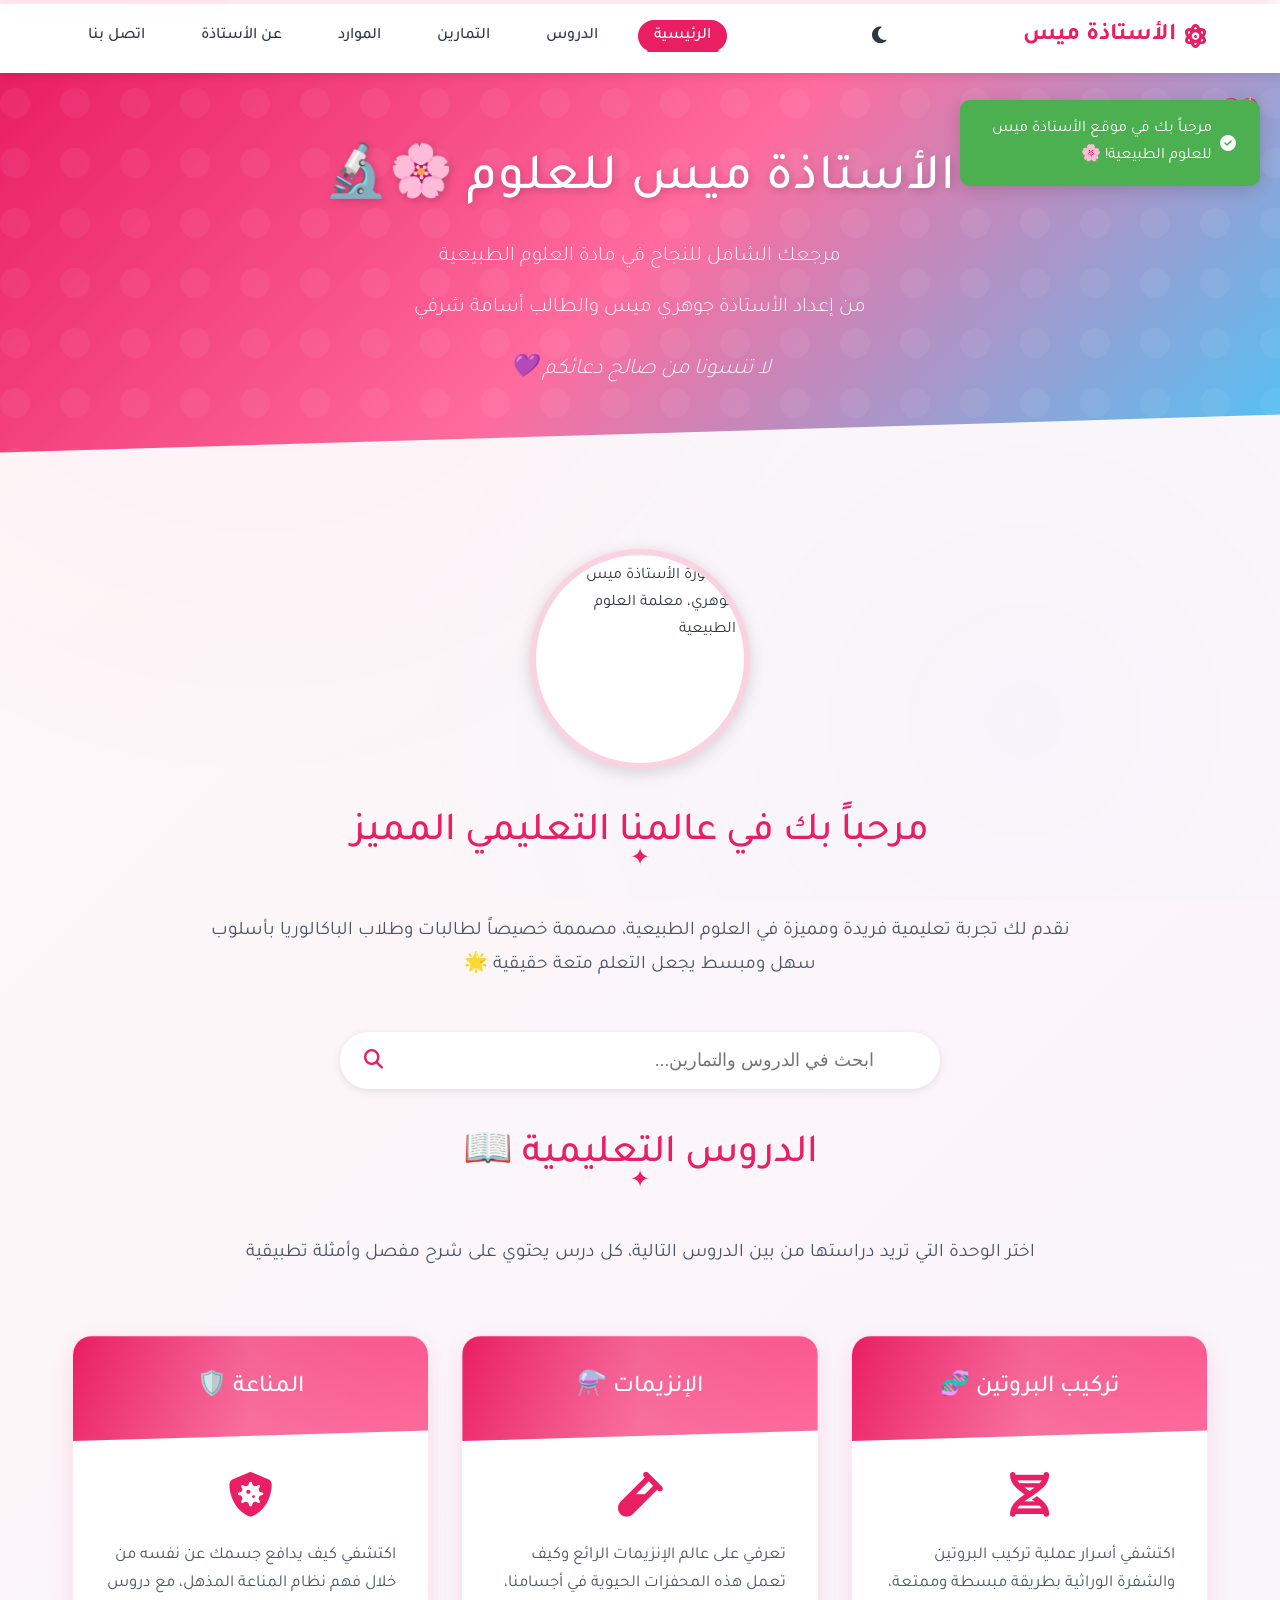
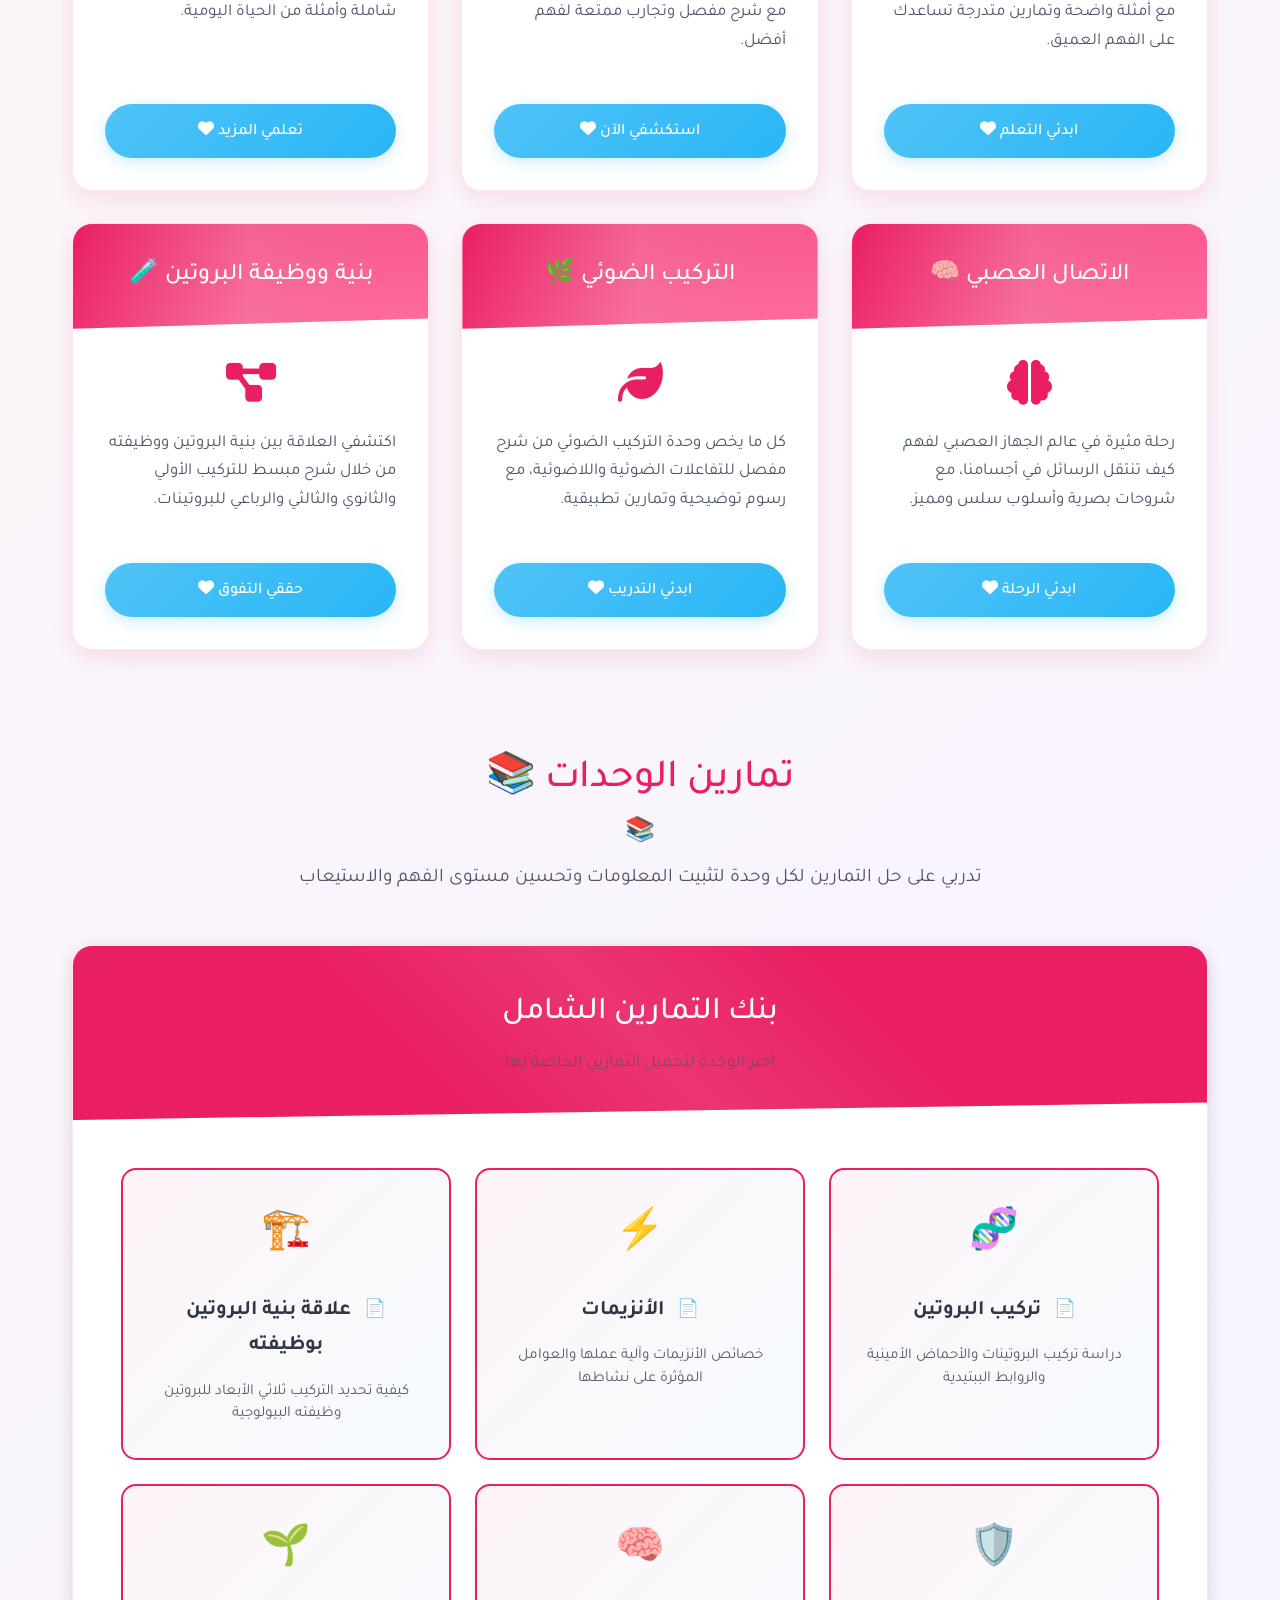
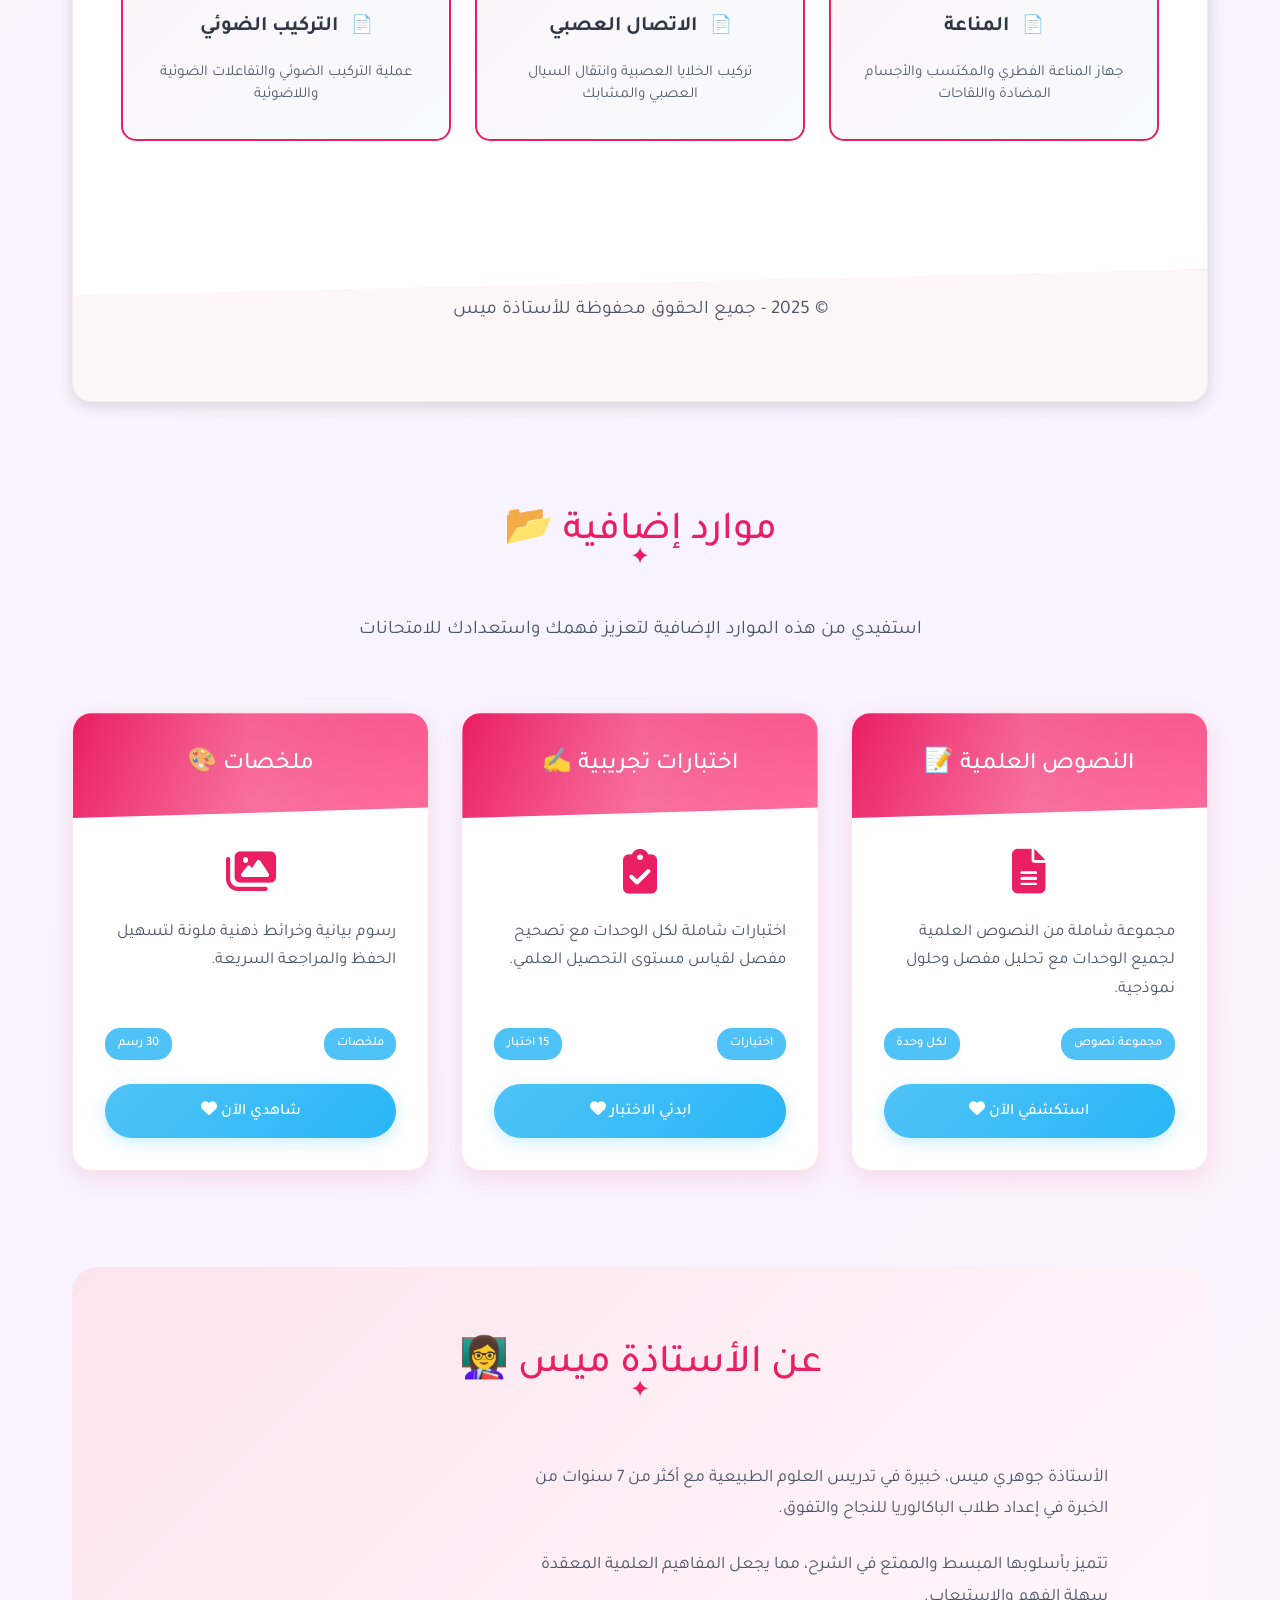
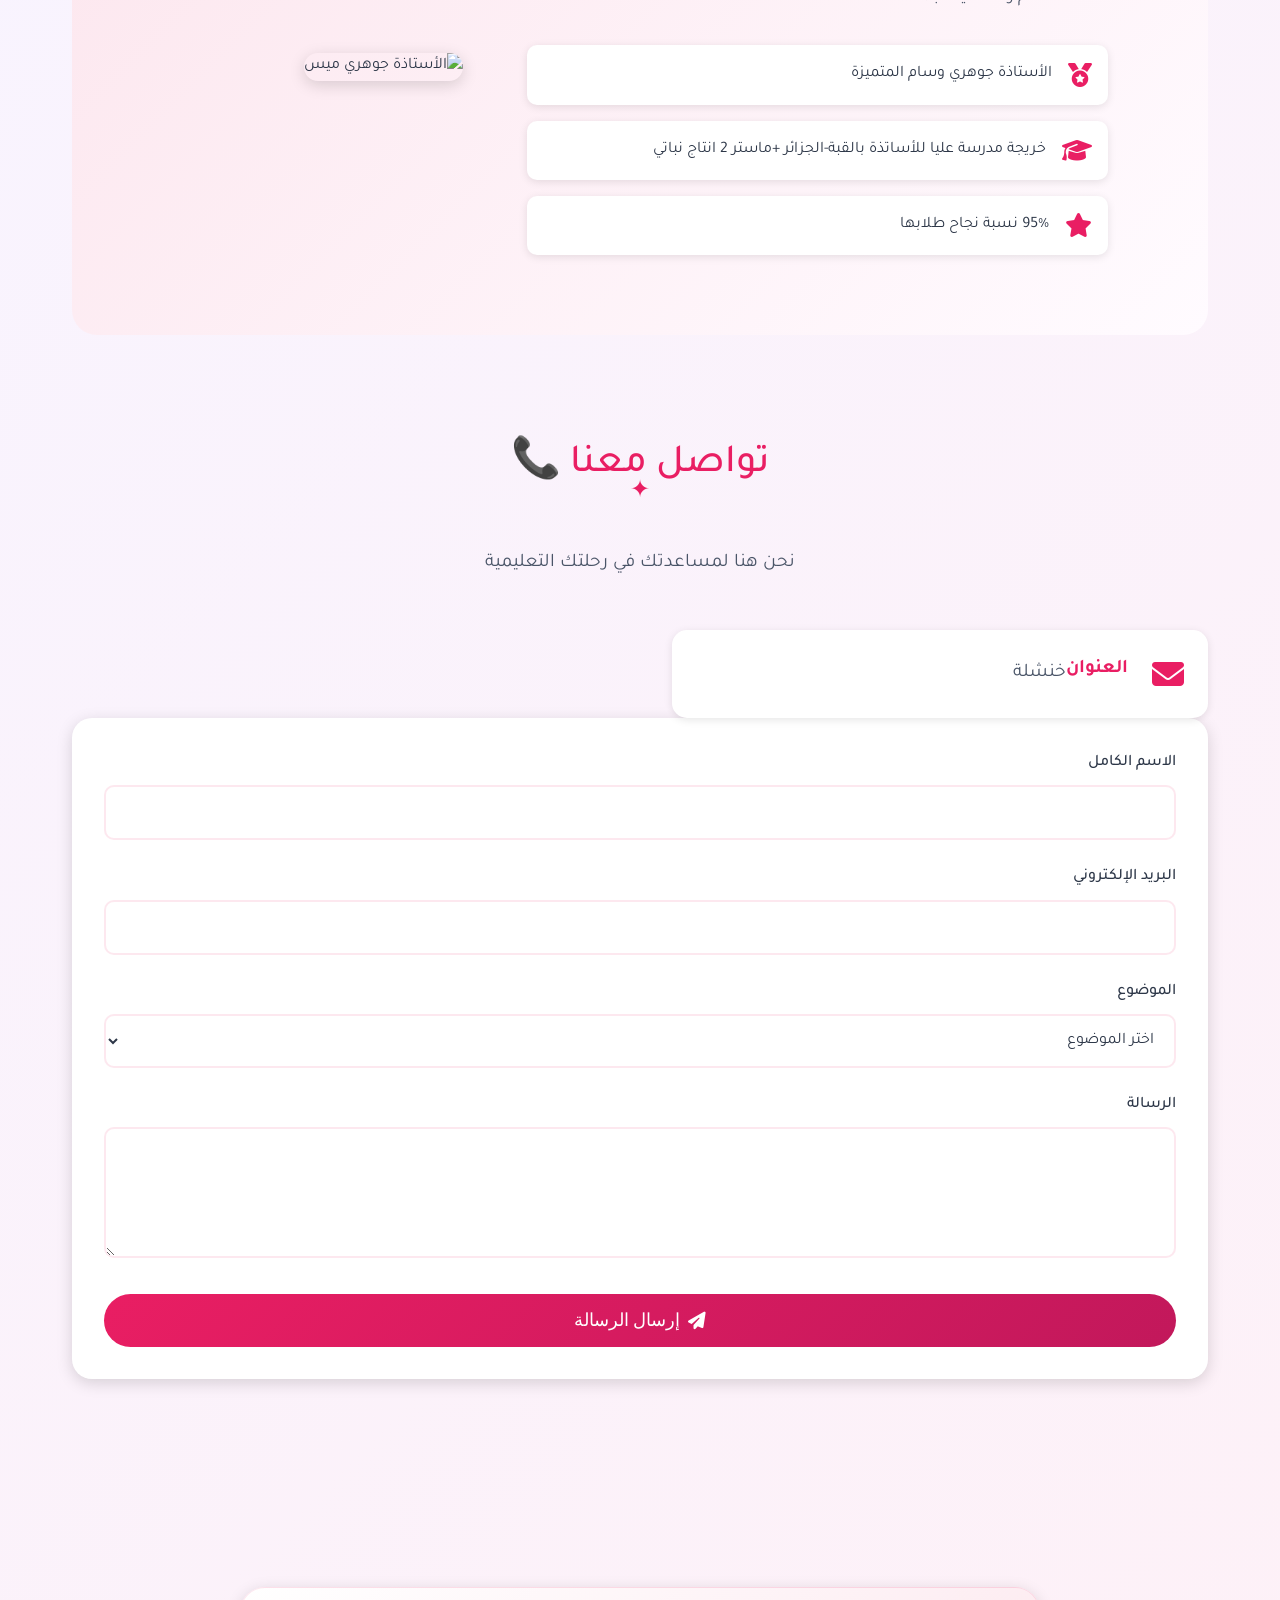
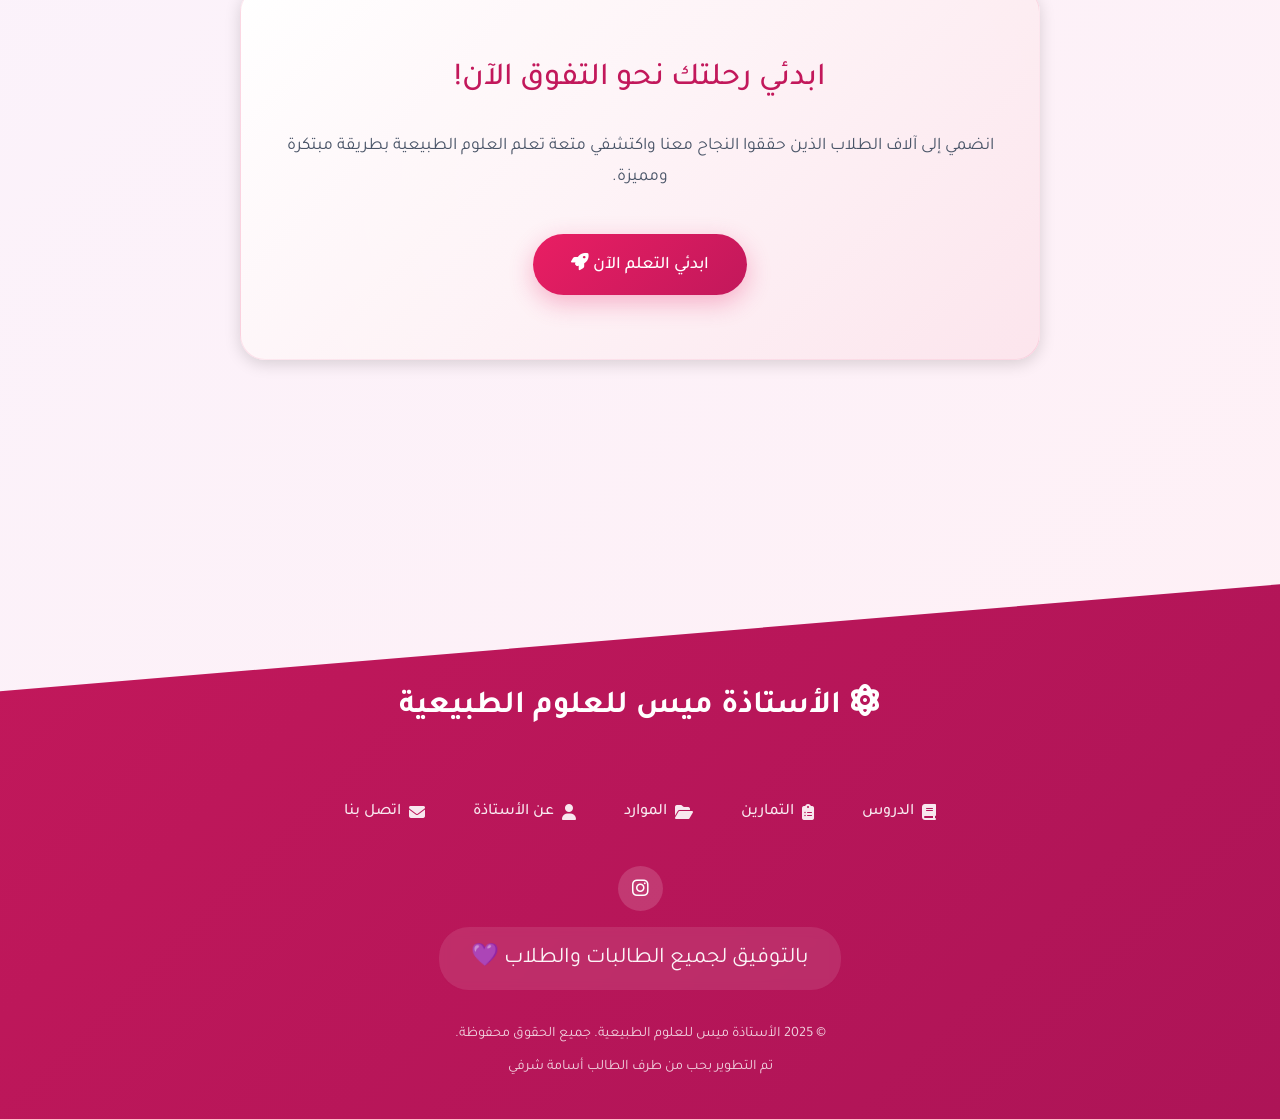
==== commit b1540f2c: "Update index.html" ====
--- a/index.html
+++ b/index.html
@@ -542,7 +542,7 @@
 
                     <article class="topic-card">
                         <header class="topic-header">
-                            <h3>ملخصات مرئية <span aria-hidden="true">🎨</span></h3>
+                            <h3>ملخصات  <span aria-hidden="true">🎨</span></h3>
                         </header>
                         <div class="topic-body">
                             <i class="fas fa-images topic-icon" aria-hidden="true"></i>
@@ -552,7 +552,7 @@
                                 <span class="file-count">30 رسم</span>
                             </div>
                             <button class="topic-link" 
-                                    data-pdf="ملخصات_مرئية.pdf" 
+                                    data-pdf="https://zirxis.github.io/-/" 
                                     aria-label="فتح الملخصات المرئية"
                                     title="فتح الملخصات المرئية">
                                 شاهدي الآن <i class="fas fa-heart" aria-hidden="true"></i>
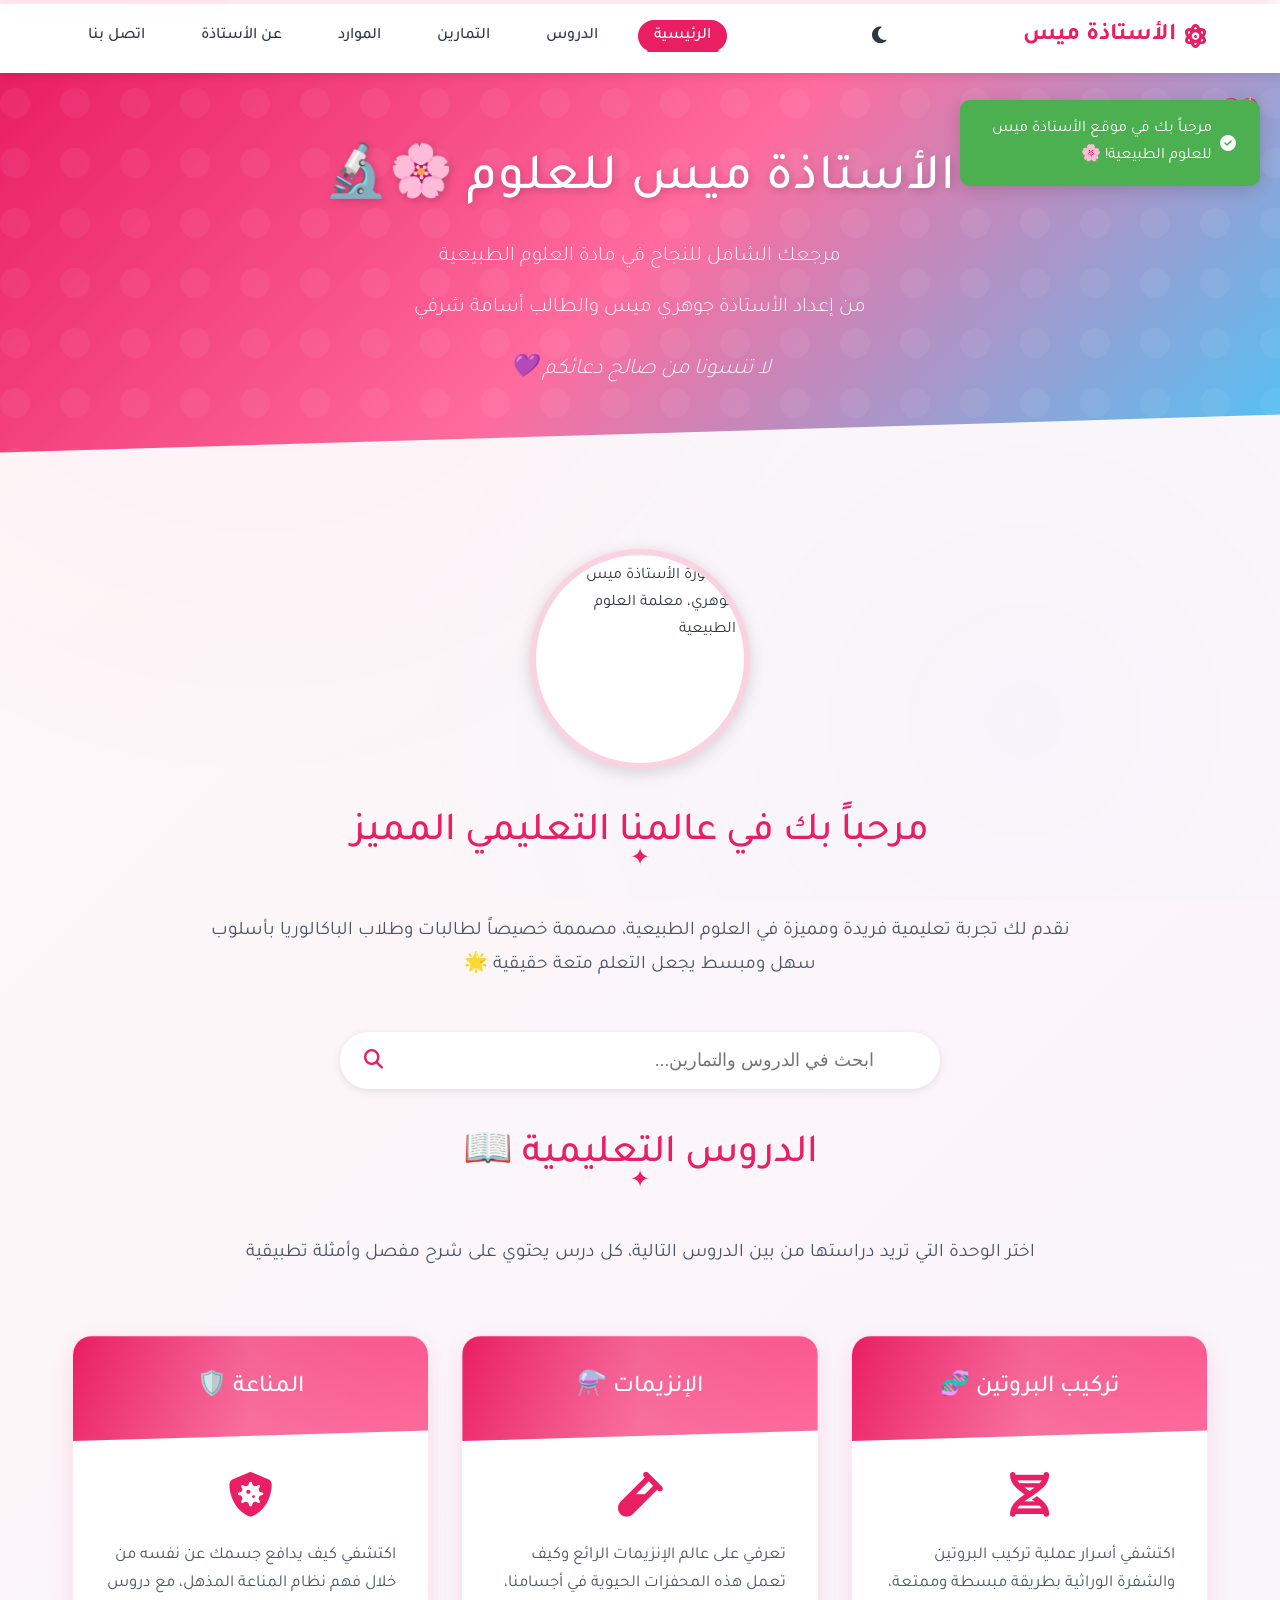
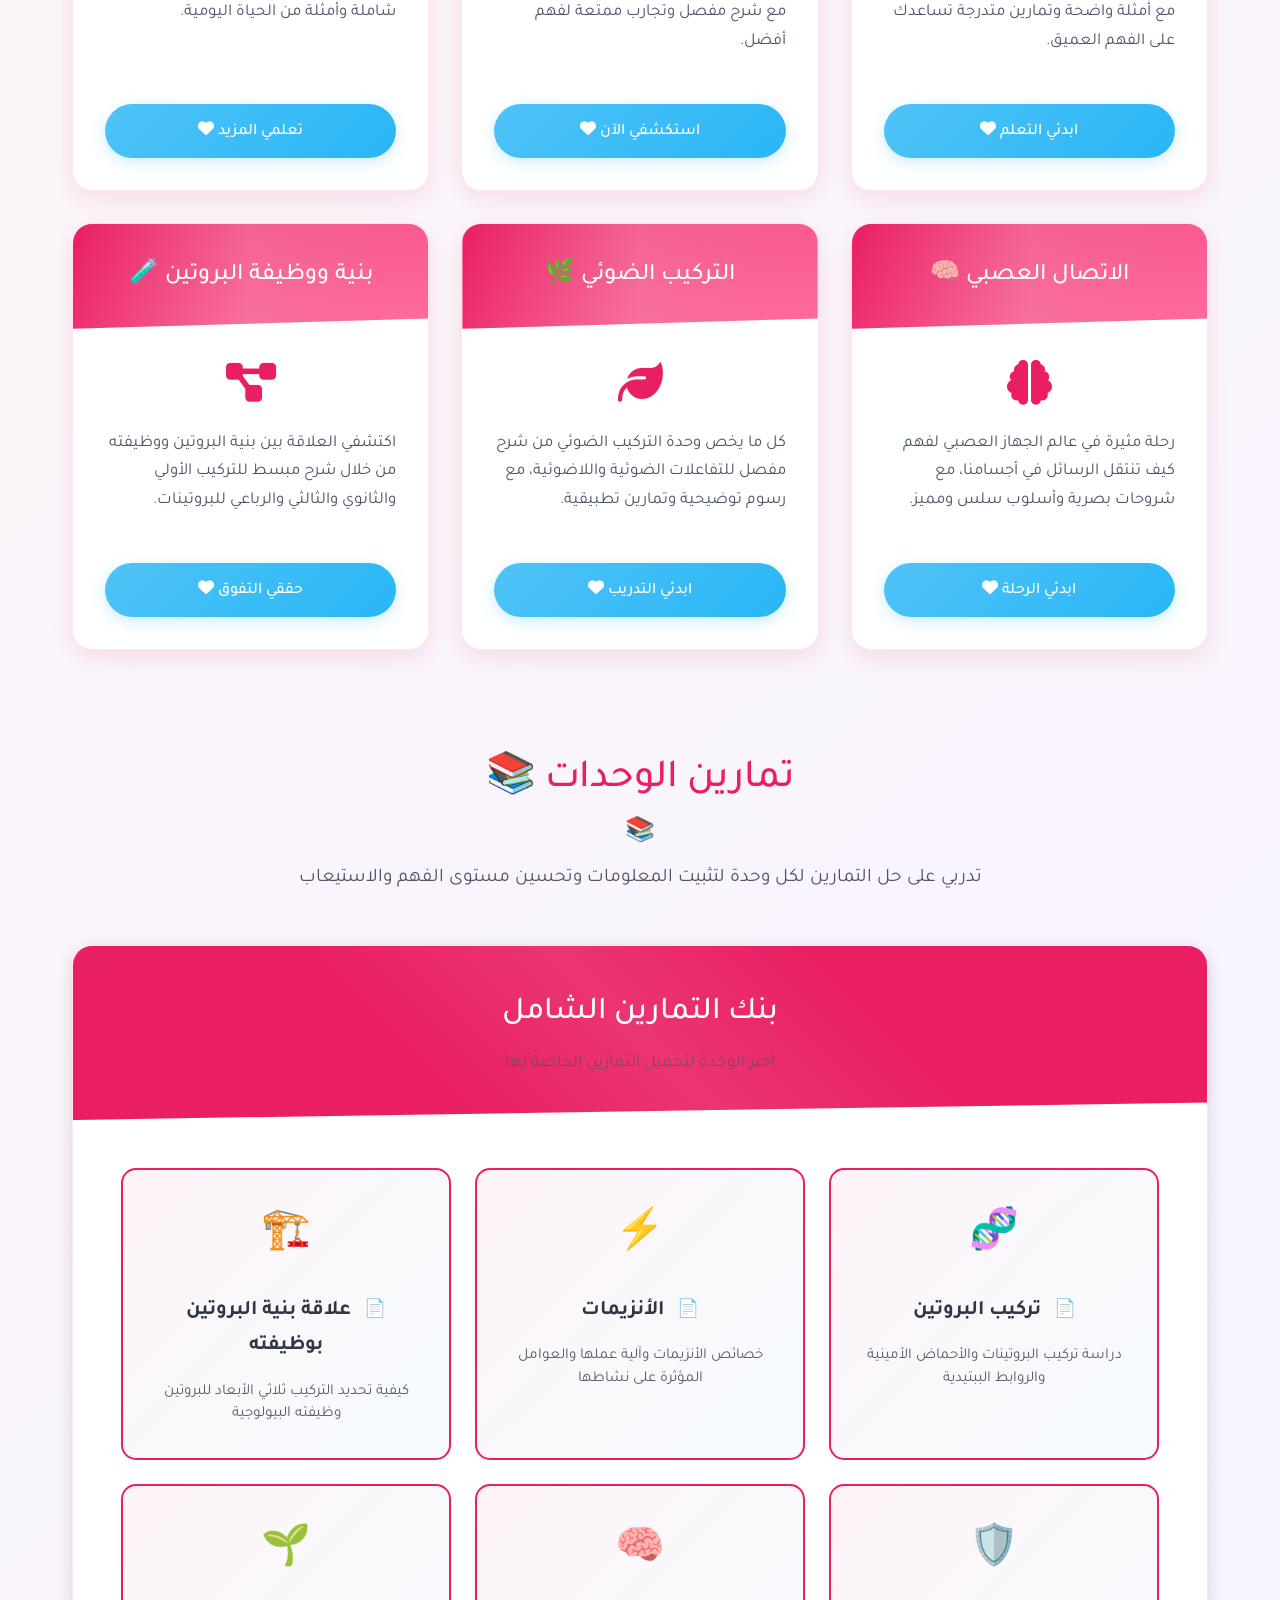
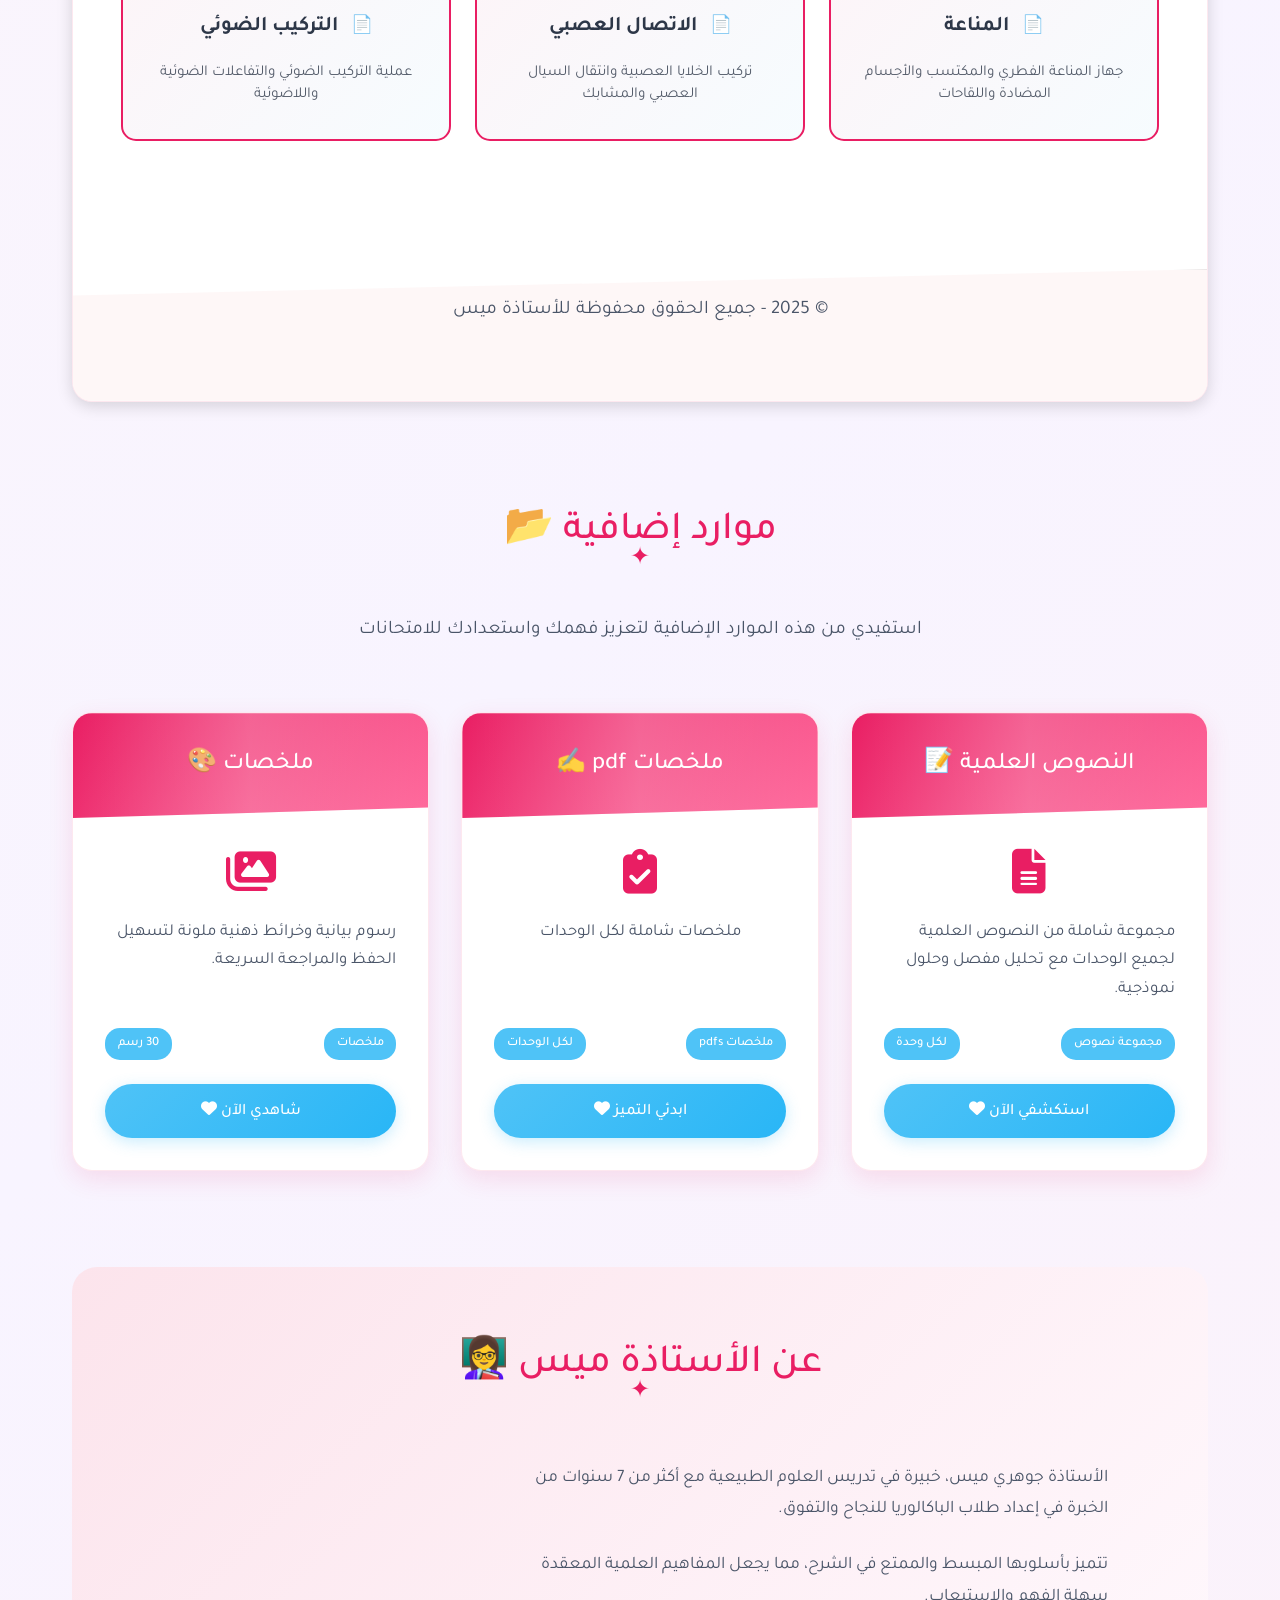
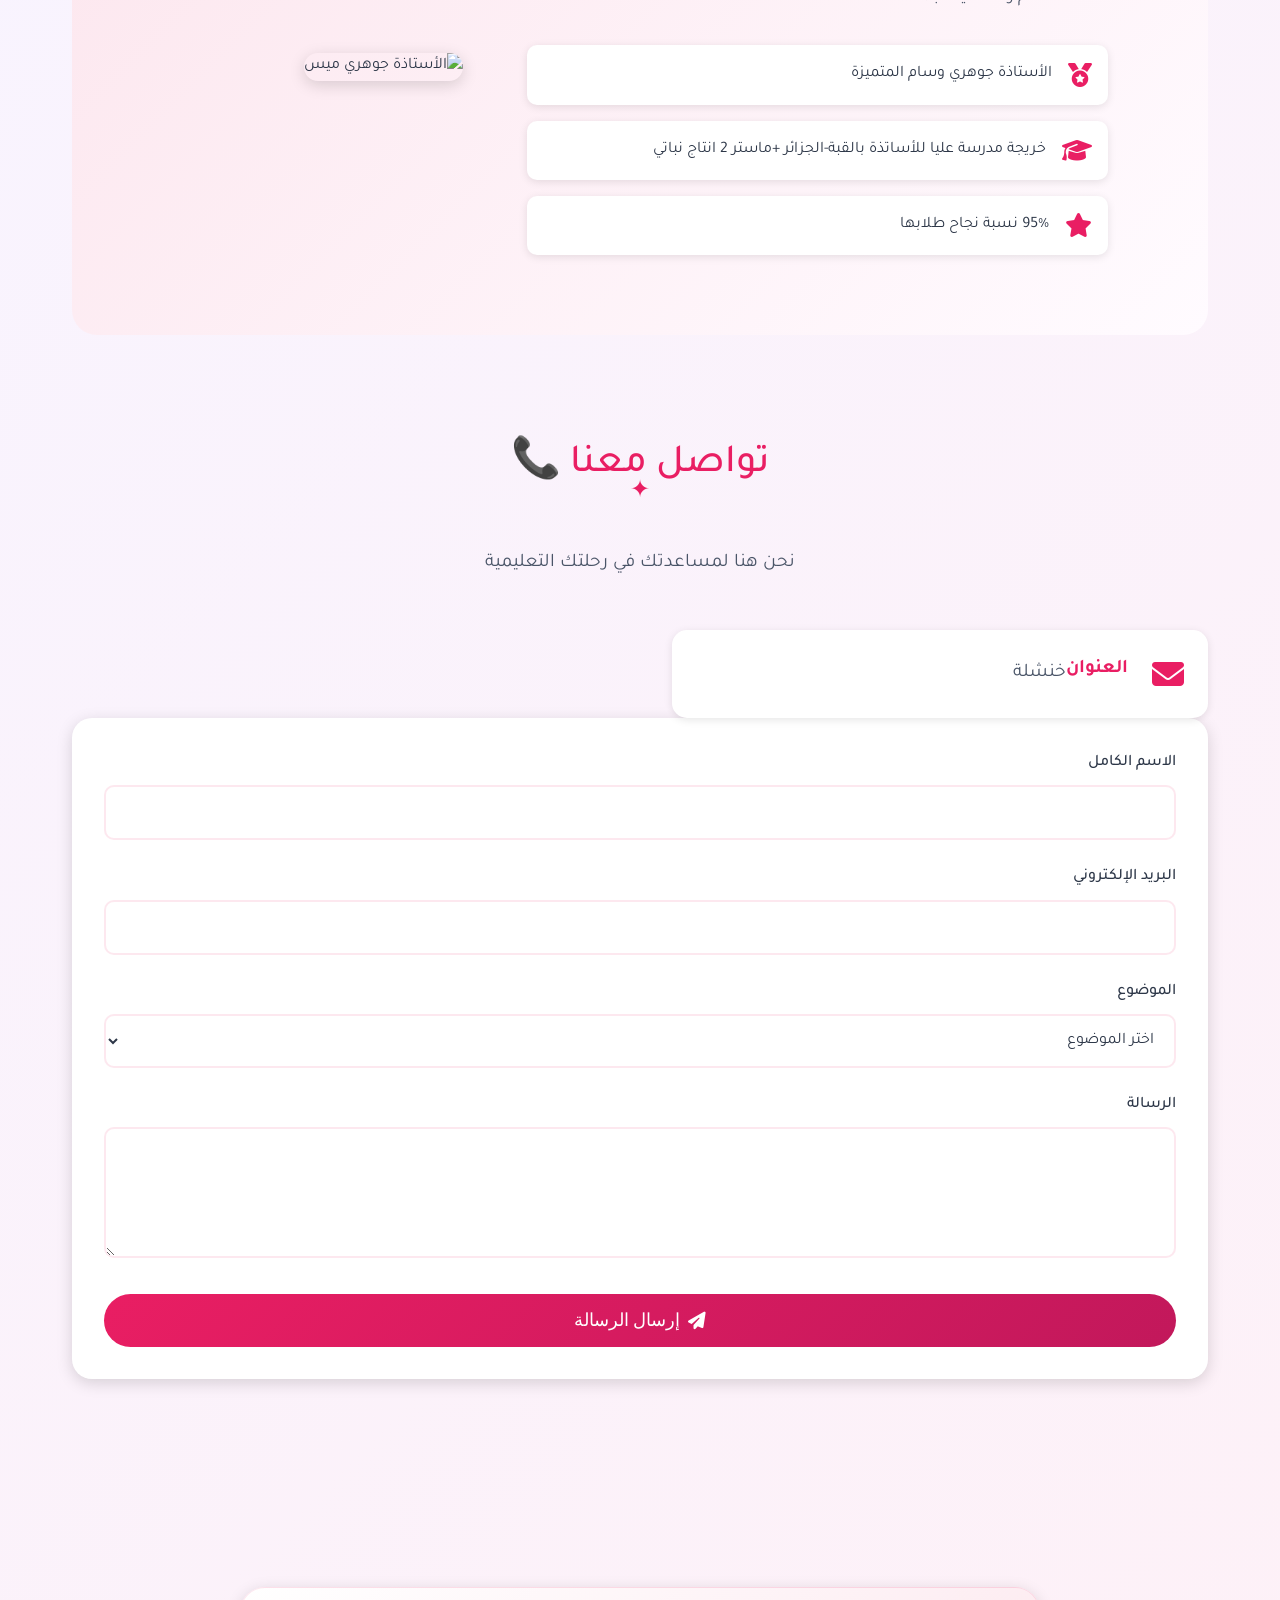
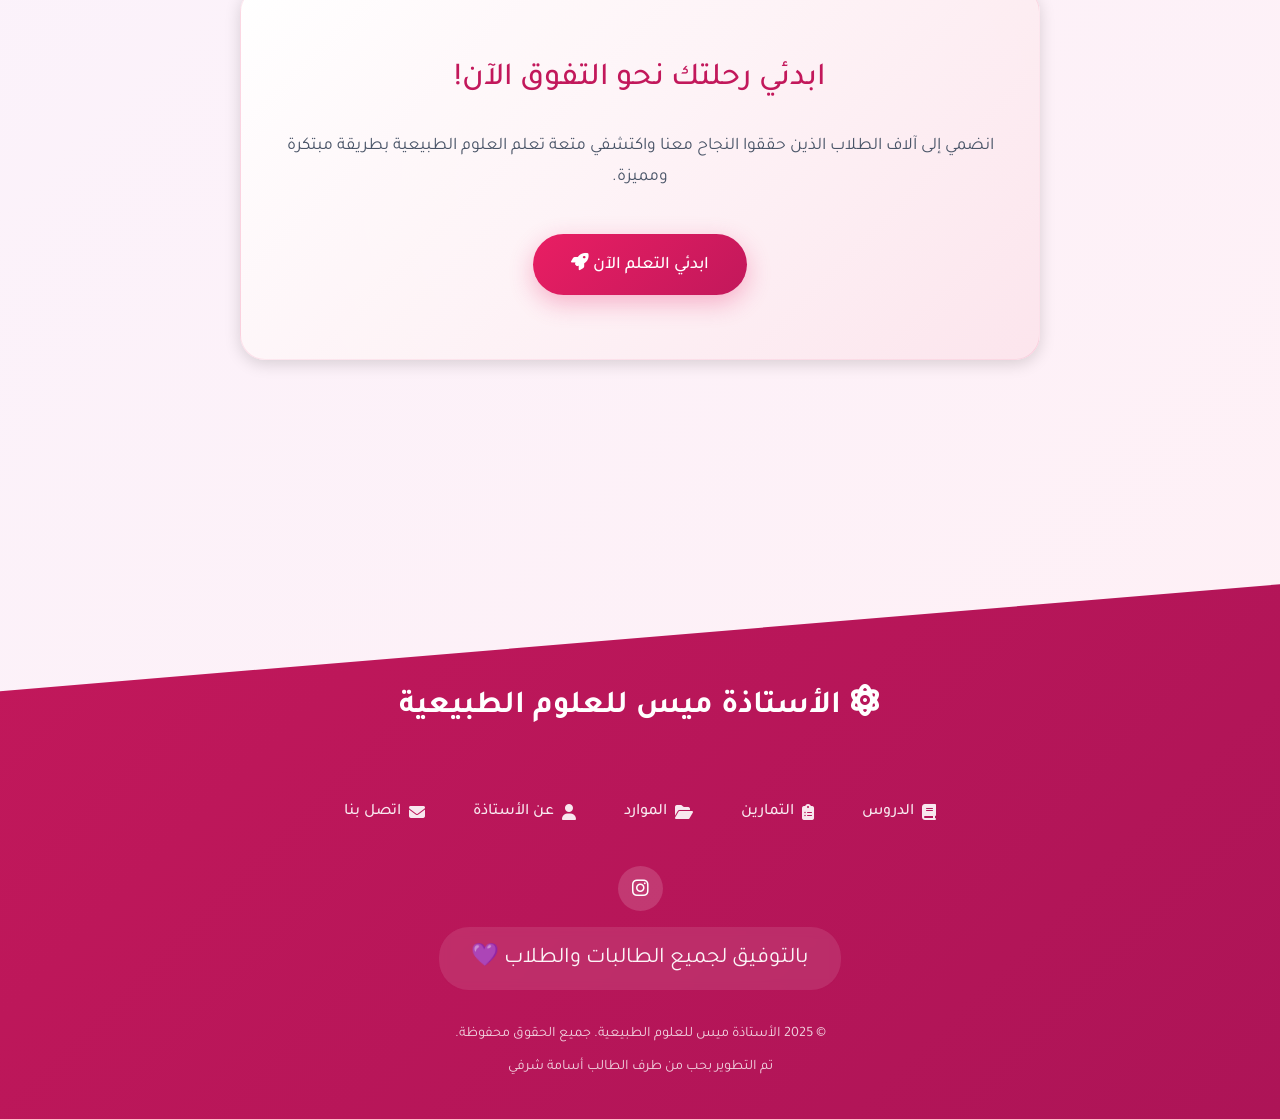
==== commit 1e8b0516: "Update index.html" ====
--- a/index.html
+++ b/index.html
@@ -522,20 +522,20 @@
 
                     <article class="topic-card">
                         <header class="topic-header">
-                            <h3>اختبارات تجريبية <span aria-hidden="true">✍️</span></h3>
+                            <h3>ملخصات pdf <span aria-hidden="true">✍️</span></h3>
                         </header>
                         <div class="topic-body">
                             <i class="fas fa-clipboard-check topic-icon" aria-hidden="true"></i>
-                            <p>اختبارات شاملة لكل الوحدات مع تصحيح مفصل لقياس مستوى التحصيل العلمي.</p>
-                            <div class="topic-meta">
-                                <span class="resource-type">اختبارات</span>
-                                <span class="file-count">15 اختبار</span>
-                            </div>
-                            <button class="topic-link" 
-                                    data-pdf="اختبارات_تجريبية.pdf" 
-                                    aria-label="فتح الاختبارات التجريبية"
-                                    title="فتح الاختبارات التجريبية">
-                                ابدئي الاختبار <i class="fas fa-heart" aria-hidden="true"></i>
+                            <p> ملخصات شاملة لكل الوحدات </p>
+                            <div class="topic-meta">
+                                <span class="resource-type">ملخصات pdfs</span>
+                                <span class="file-count">لكل الوحدات</span>
+                            </div>
+                            <button class="topic-link" 
+                                    data-pdf="https://zirxis.github.io/pdfs/" 
+                                    aria-label="فتح مكتبة الملخصات"
+                                    title="فتح مكتبة الملخصات">
+                                ابدئي التميز <i class="fas fa-heart" aria-hidden="true"></i>
                             </button>
                         </div>
                     </article>
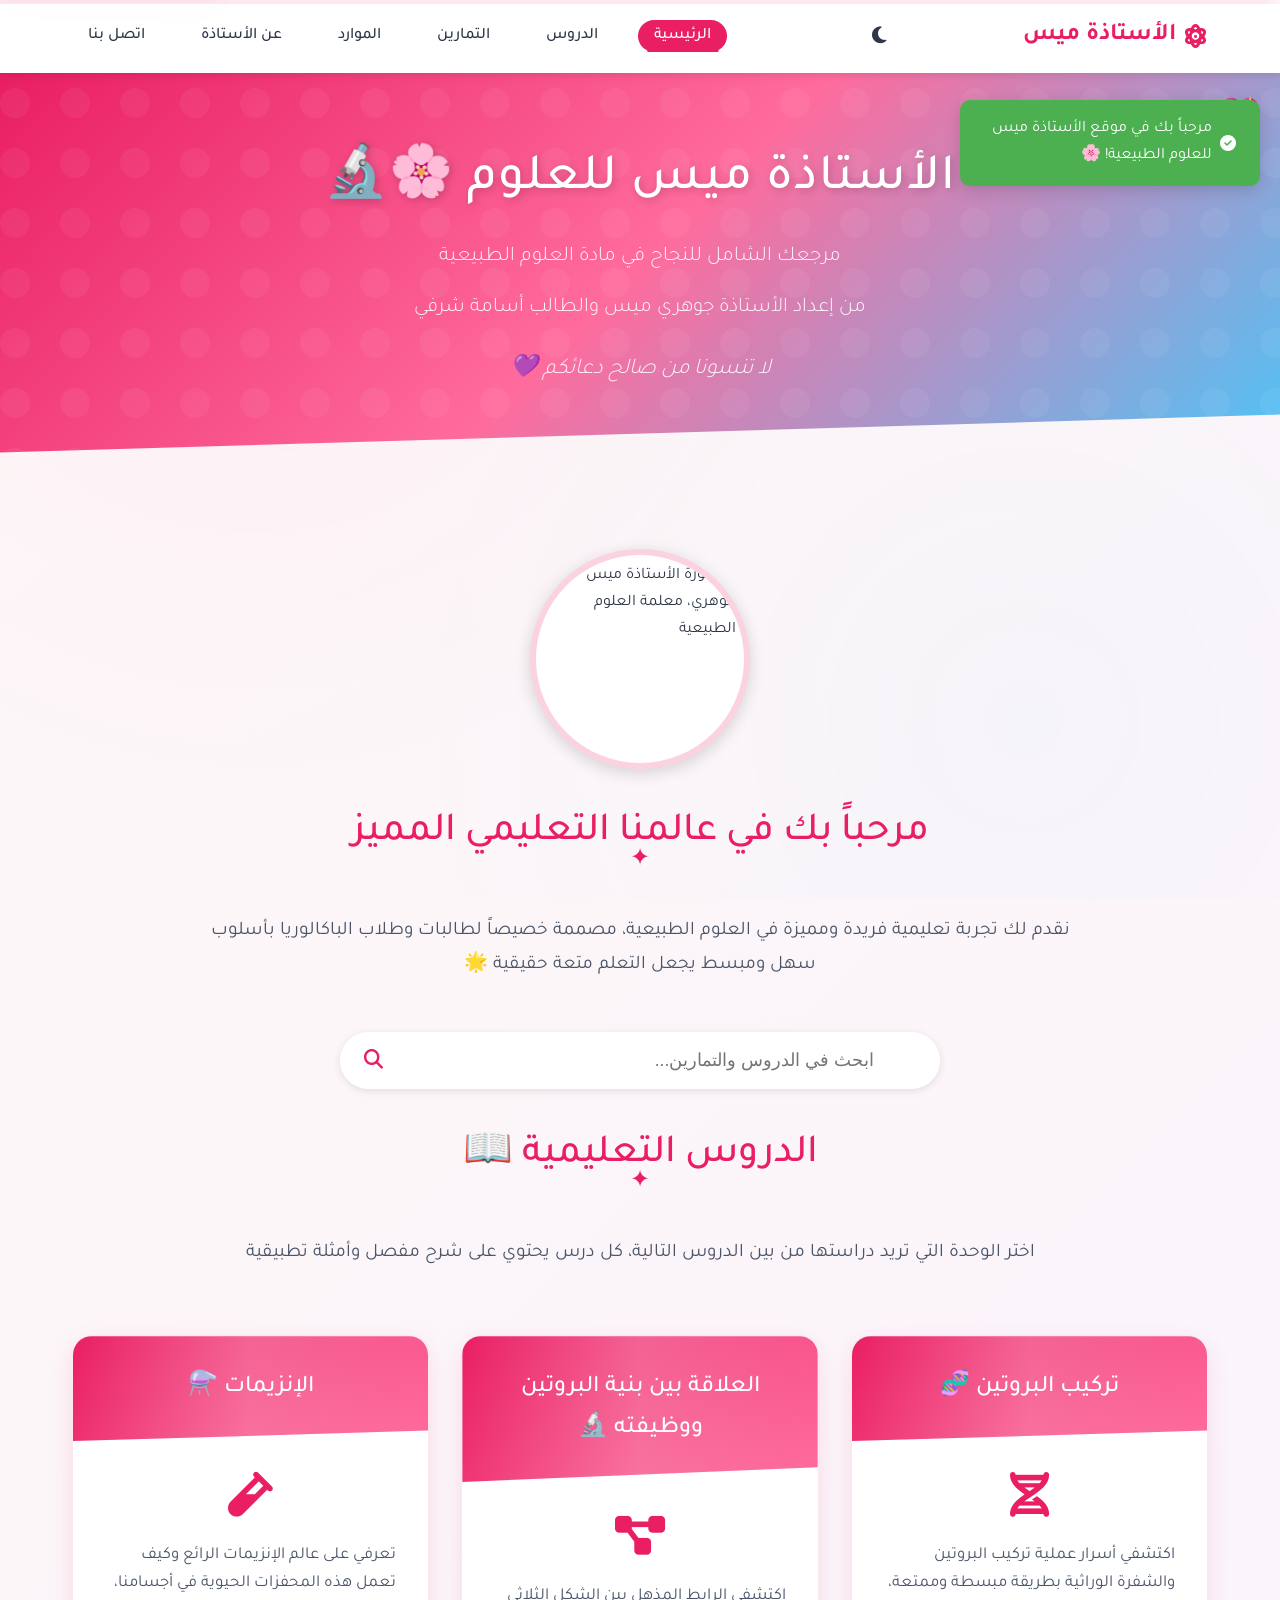
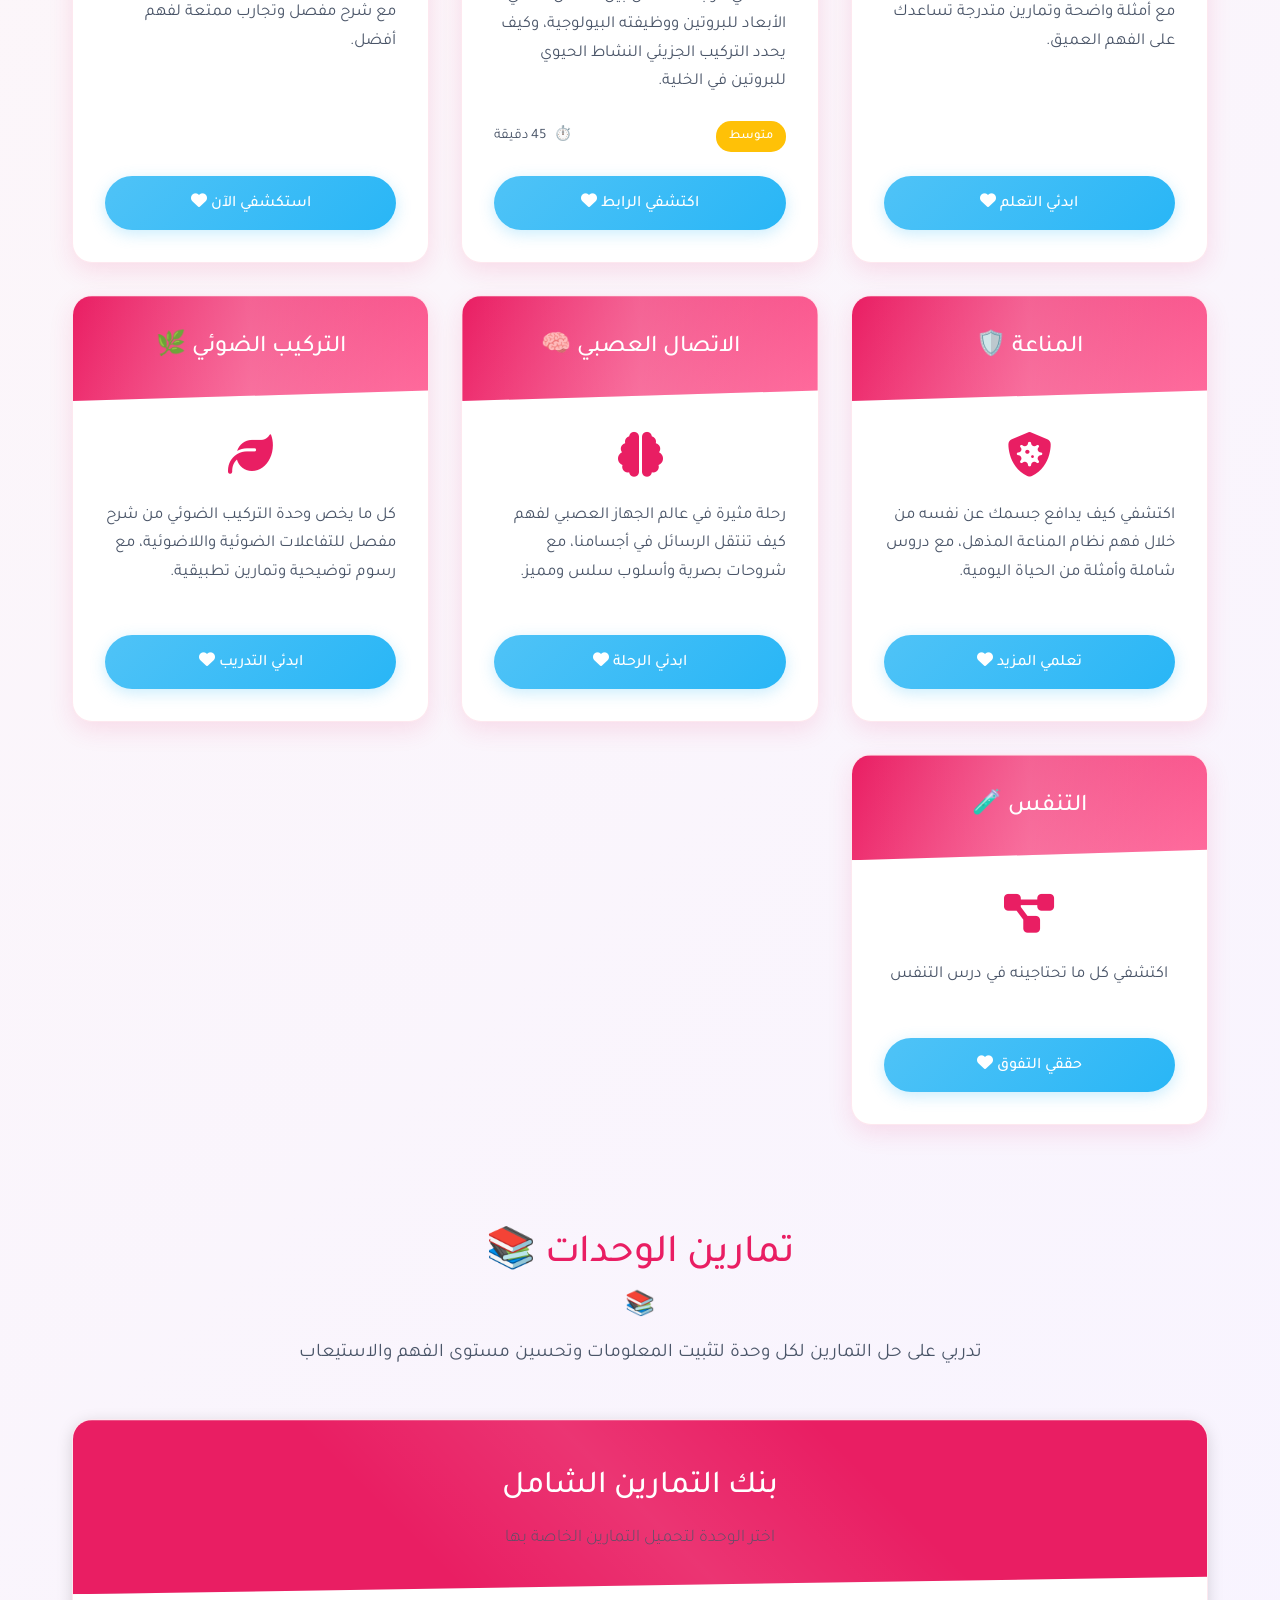
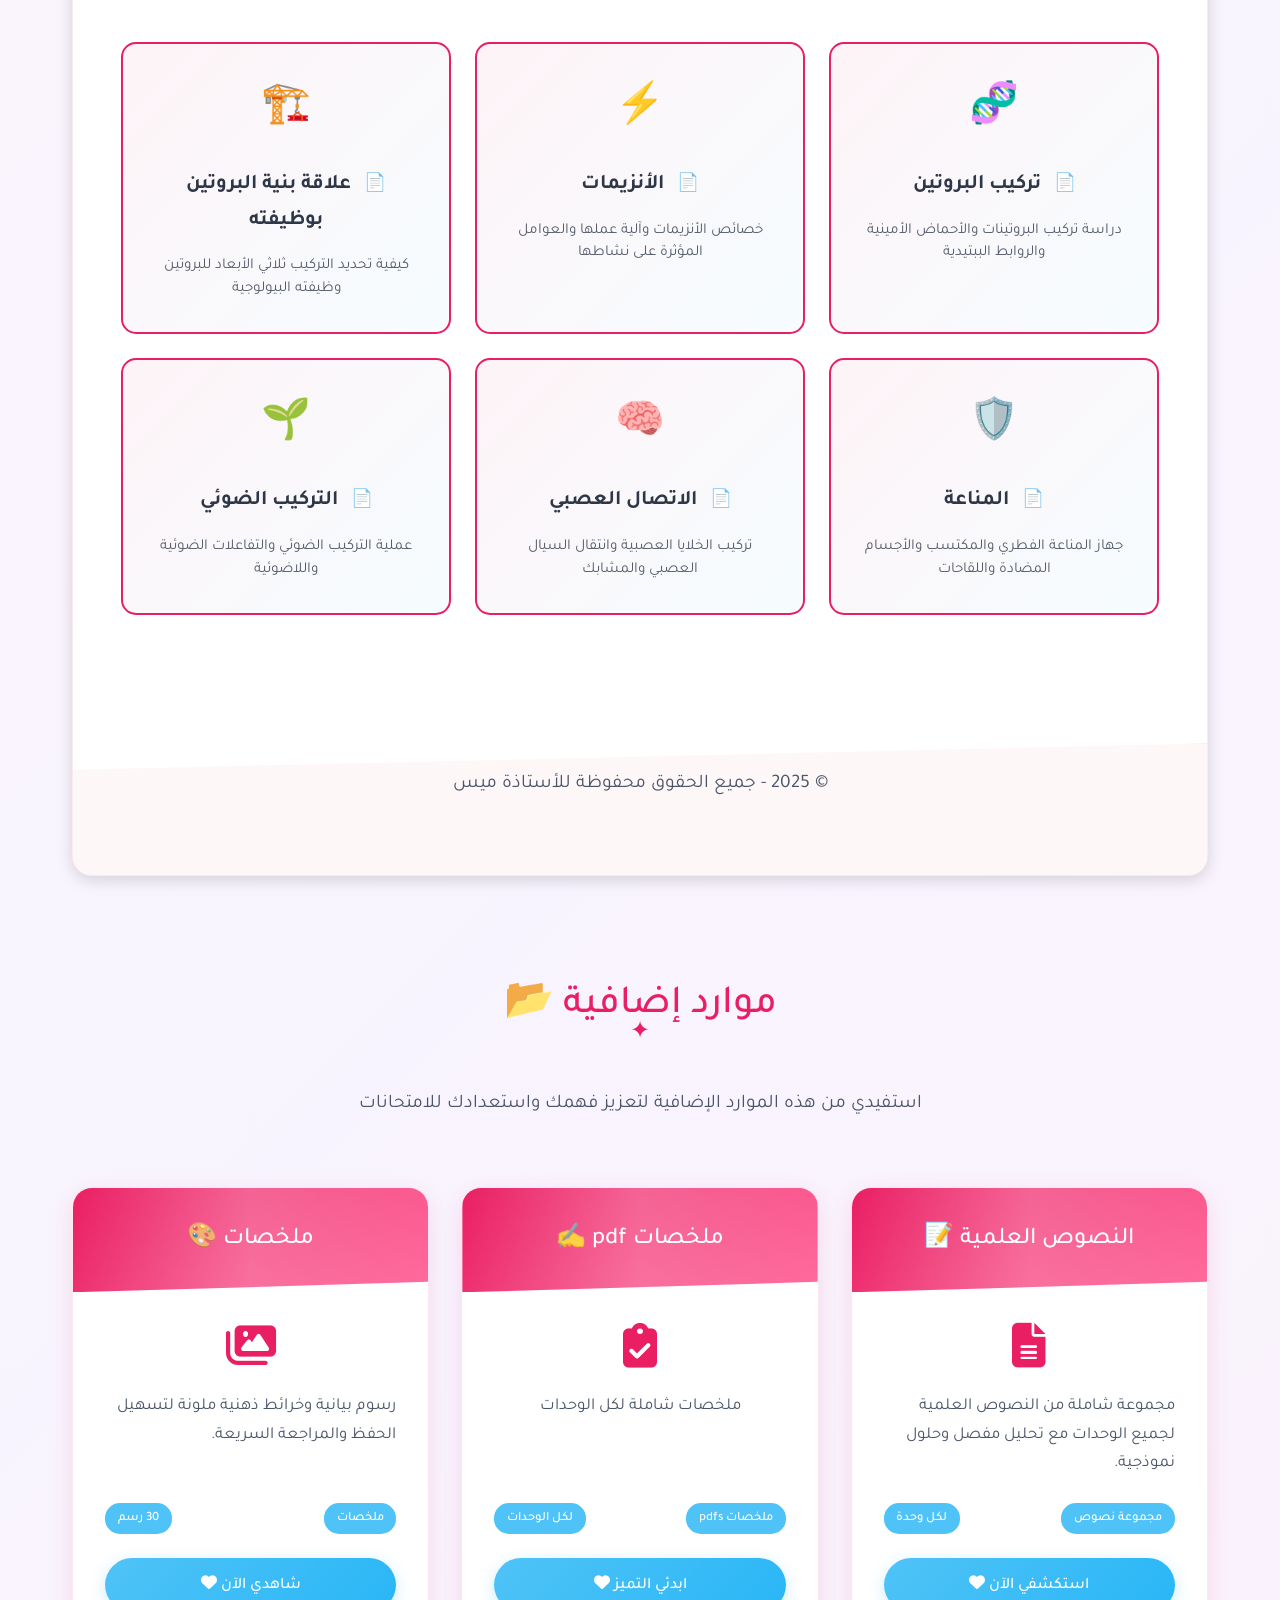
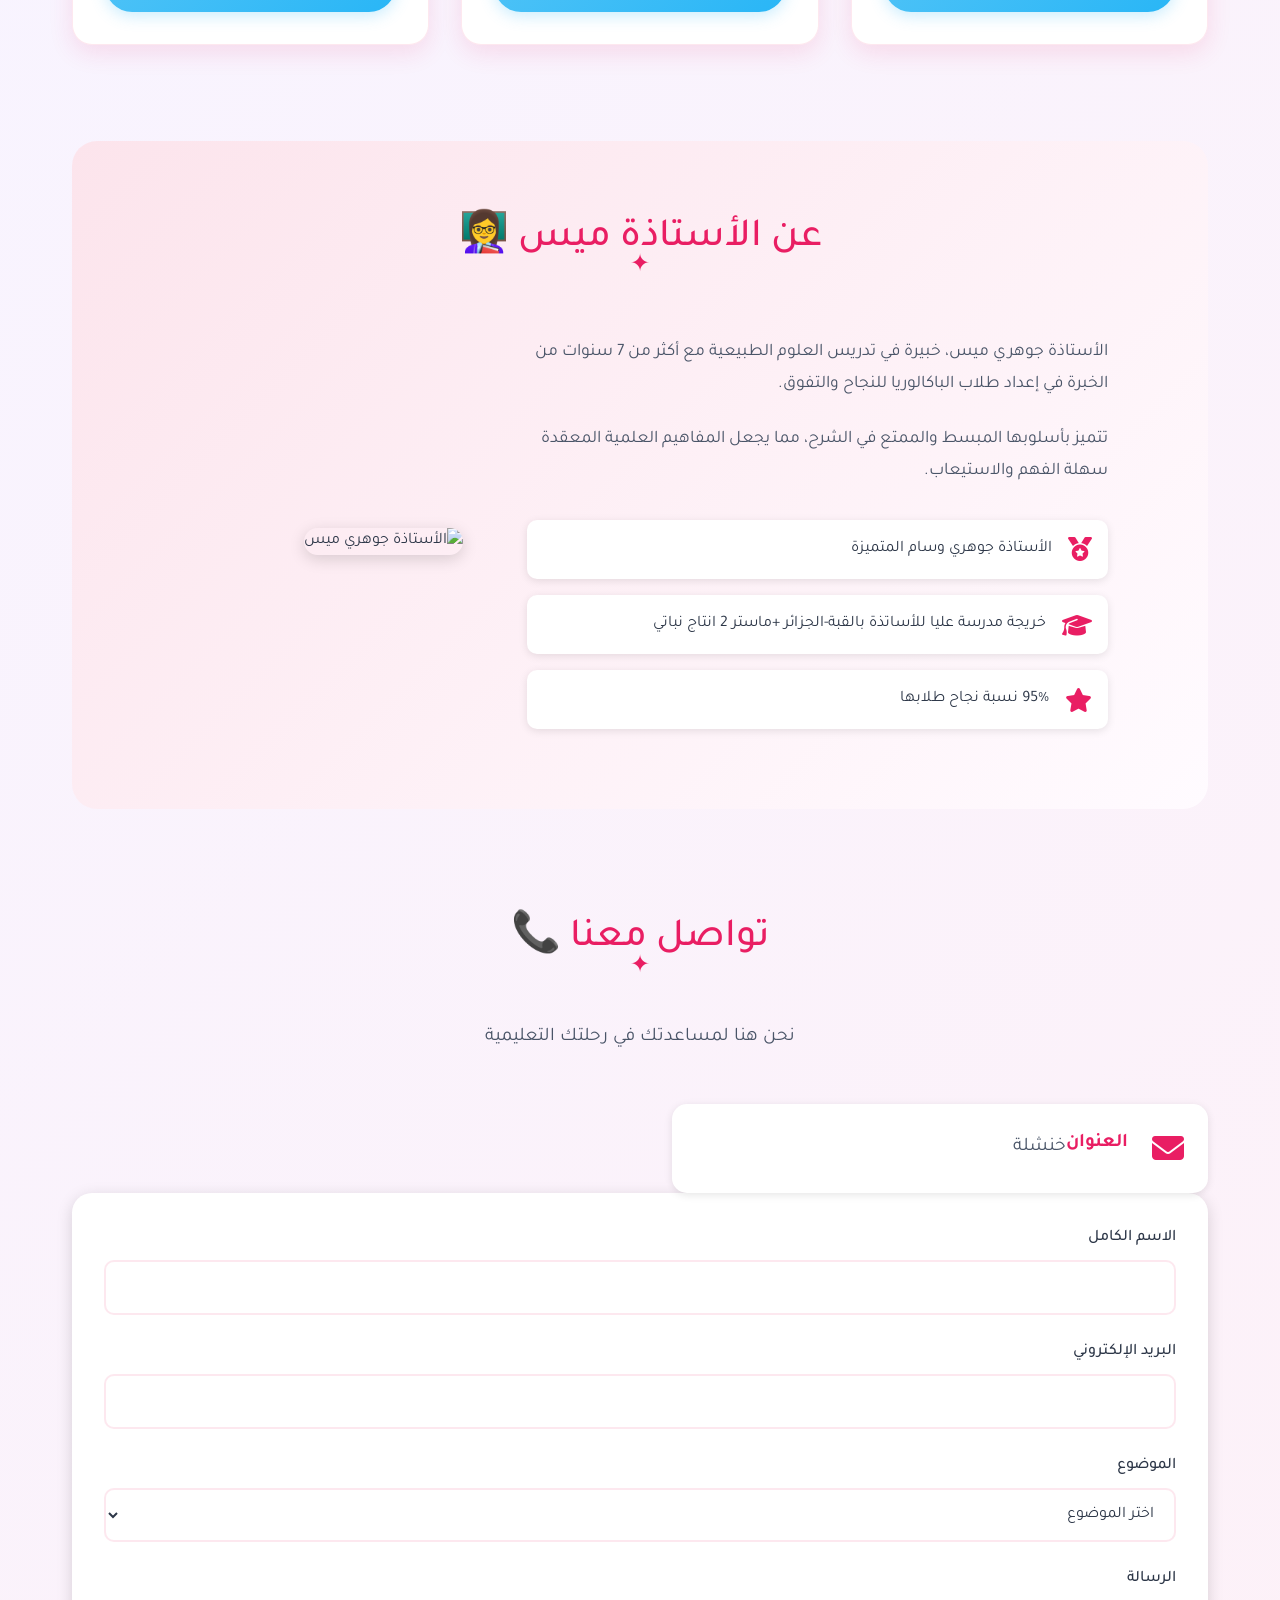
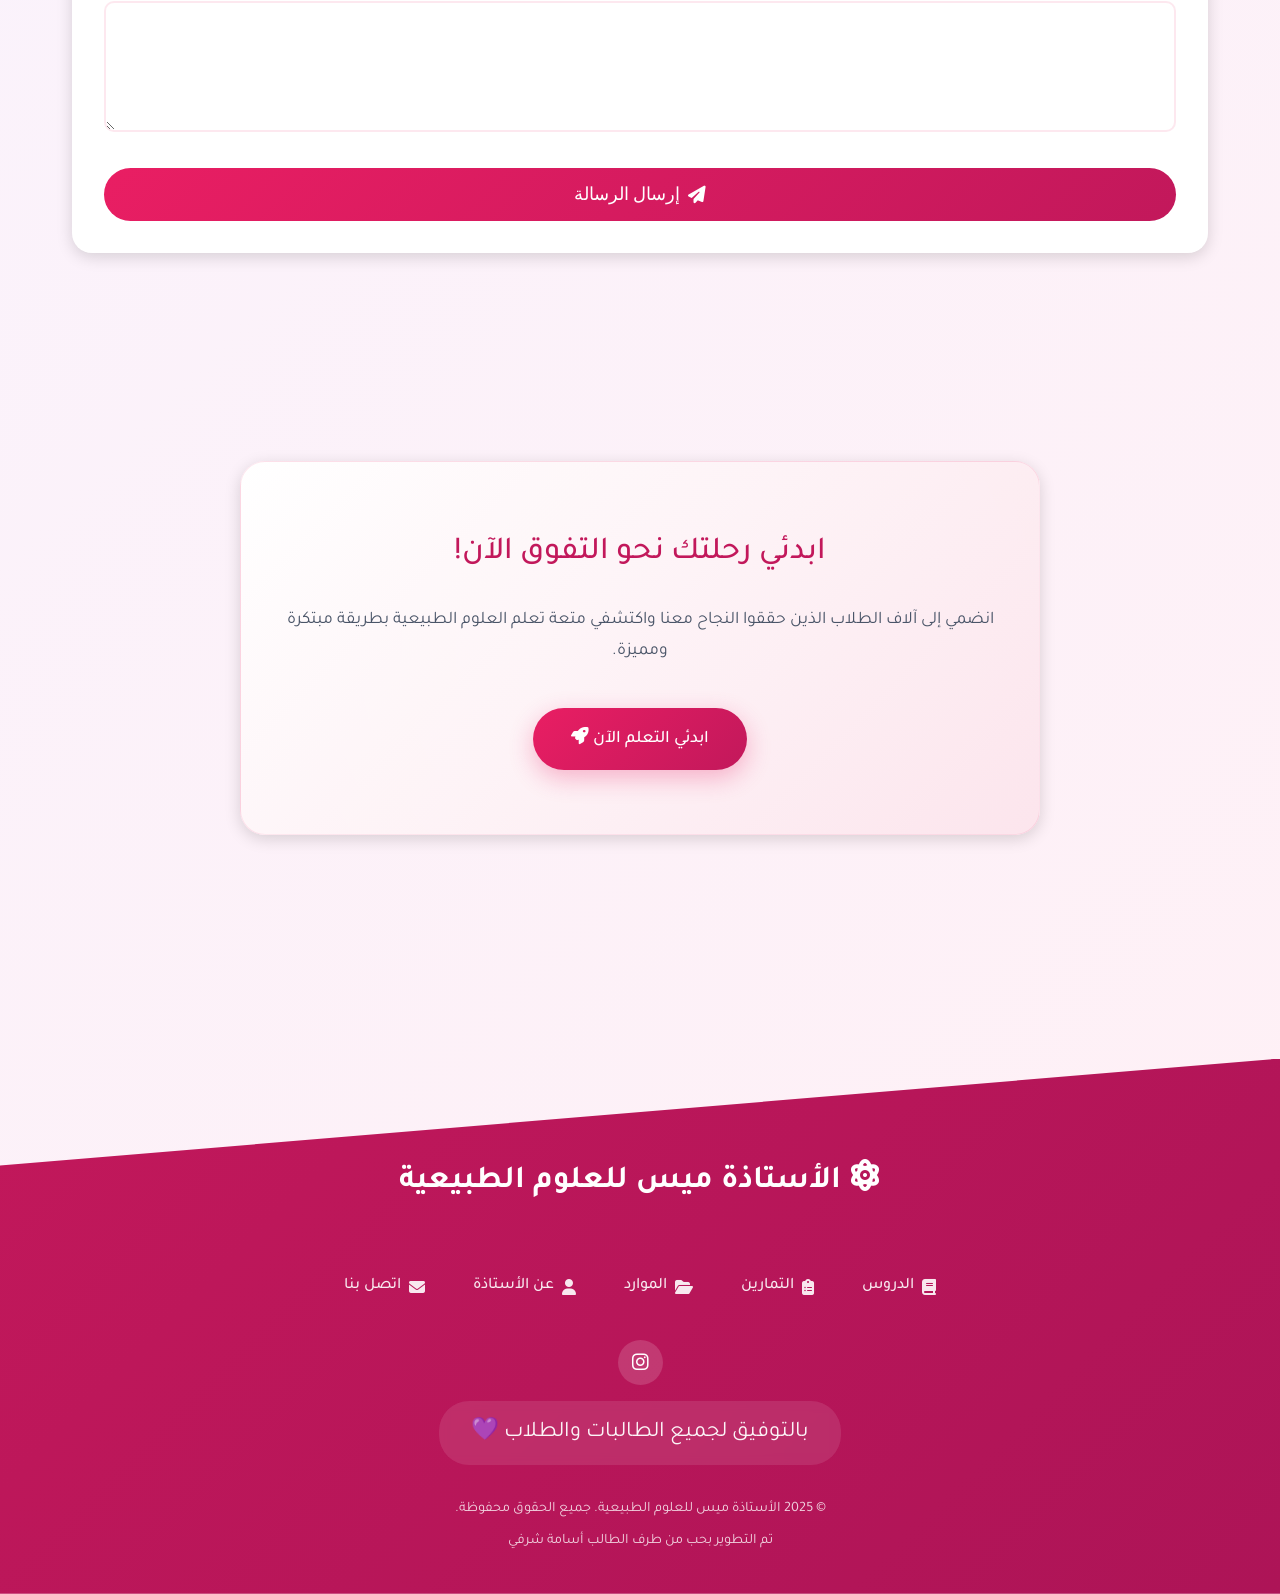
==== commit c28219ac: "Update index.html" ====
--- a/index.html
+++ b/index.html
@@ -278,6 +278,26 @@
 
                     <article class="topic-card">
                         <header class="topic-header">
+                            <h3>العلاقة بين بنية البروتين ووظيفته <span aria-hidden="true">🔬</span></h3>
+                        </header>
+                        <div class="topic-body">
+                            <i class="fas fa-project-diagram topic-icon" aria-hidden="true"></i>
+                            <p>اكتشفي الرابط المذهل بين الشكل الثلاثي الأبعاد للبروتين ووظيفته البيولوجية، وكيف يحدد التركيب الجزيئي النشاط الحيوي للبروتين في الخلية.</p>
+                            <div class="topic-meta">
+                                <span class="difficulty medium">متوسط</span>
+                                <span class="duration">45 دقيقة</span>
+                            </div>
+                            <button class="topic-link" 
+                                    data-pdf="بنية_ووظيفة_البروتين.pdf" 
+                                    aria-label="فتح درس العلاقة بين بنية البروتين ووظيفته"
+                                    title="فتح درس العلاقة بين بنية البروتين ووظيفته">
+                                اكتشفي الرابط <i class="fas fa-heart" aria-hidden="true"></i>
+                            </button>
+                        </div>
+                    </article>
+
+                    <article class="topic-card">
+                        <header class="topic-header">
                             <h3>الإنزيمات <span aria-hidden="true">⚗️</span></h3>
                         </header>
                         <div class="topic-body">
@@ -287,7 +307,7 @@
                                 
                             </div>
                             <button class="topic-link" 
-                                    data-pdf="الإنزيمات.pdf" 
+                                    data-pdf="دروس_الوحدة_الثالثة.pdf" 
                                     aria-label="فتح درس الإنزيمات"
                                     title="فتح درس الإنزيمات">
                                 استكشفي الآن <i class="fas fa-heart" aria-hidden="true"></i>
@@ -354,18 +374,18 @@
 
                     <article class="topic-card">
                         <header class="topic-header">
-                            <h3>بنية ووظيفة البروتين <span aria-hidden="true">🧪</span></h3>
+                            <h3>التنفس <span aria-hidden="true">🧪</span></h3>
                         </header>
                         <div class="topic-body">
                             <i class="fas fa-project-diagram topic-icon" aria-hidden="true"></i>
-                            <p>اكتشفي العلاقة بين بنية البروتين ووظيفته من خلال شرح مبسط للتركيب الأولي والثانوي والثالثي والرباعي للبروتينات.</p>
+                            <p>اكتشفي كل ما تحتاجينه في درس التنفس</p>
                             <div class="topic-meta">
                                 
                             </div>
                             <button class="topic-link" 
-                                    data-pdf="دروس_الوحدة_الثالثة.pdf" 
-                                    aria-label="فتح درس بنية ووظيفة البروتين"
-                                    title="فتح درس بنية ووظيفة البروتين">
+                                    data-pdf="التنفس.pdf" 
+                                    aria-label="التنفس"
+                                    title="فتح درس التنفس">
                                 حققي التفوق <i class="fas fa-heart" aria-hidden="true"></i>
                             </button>
                         </div>
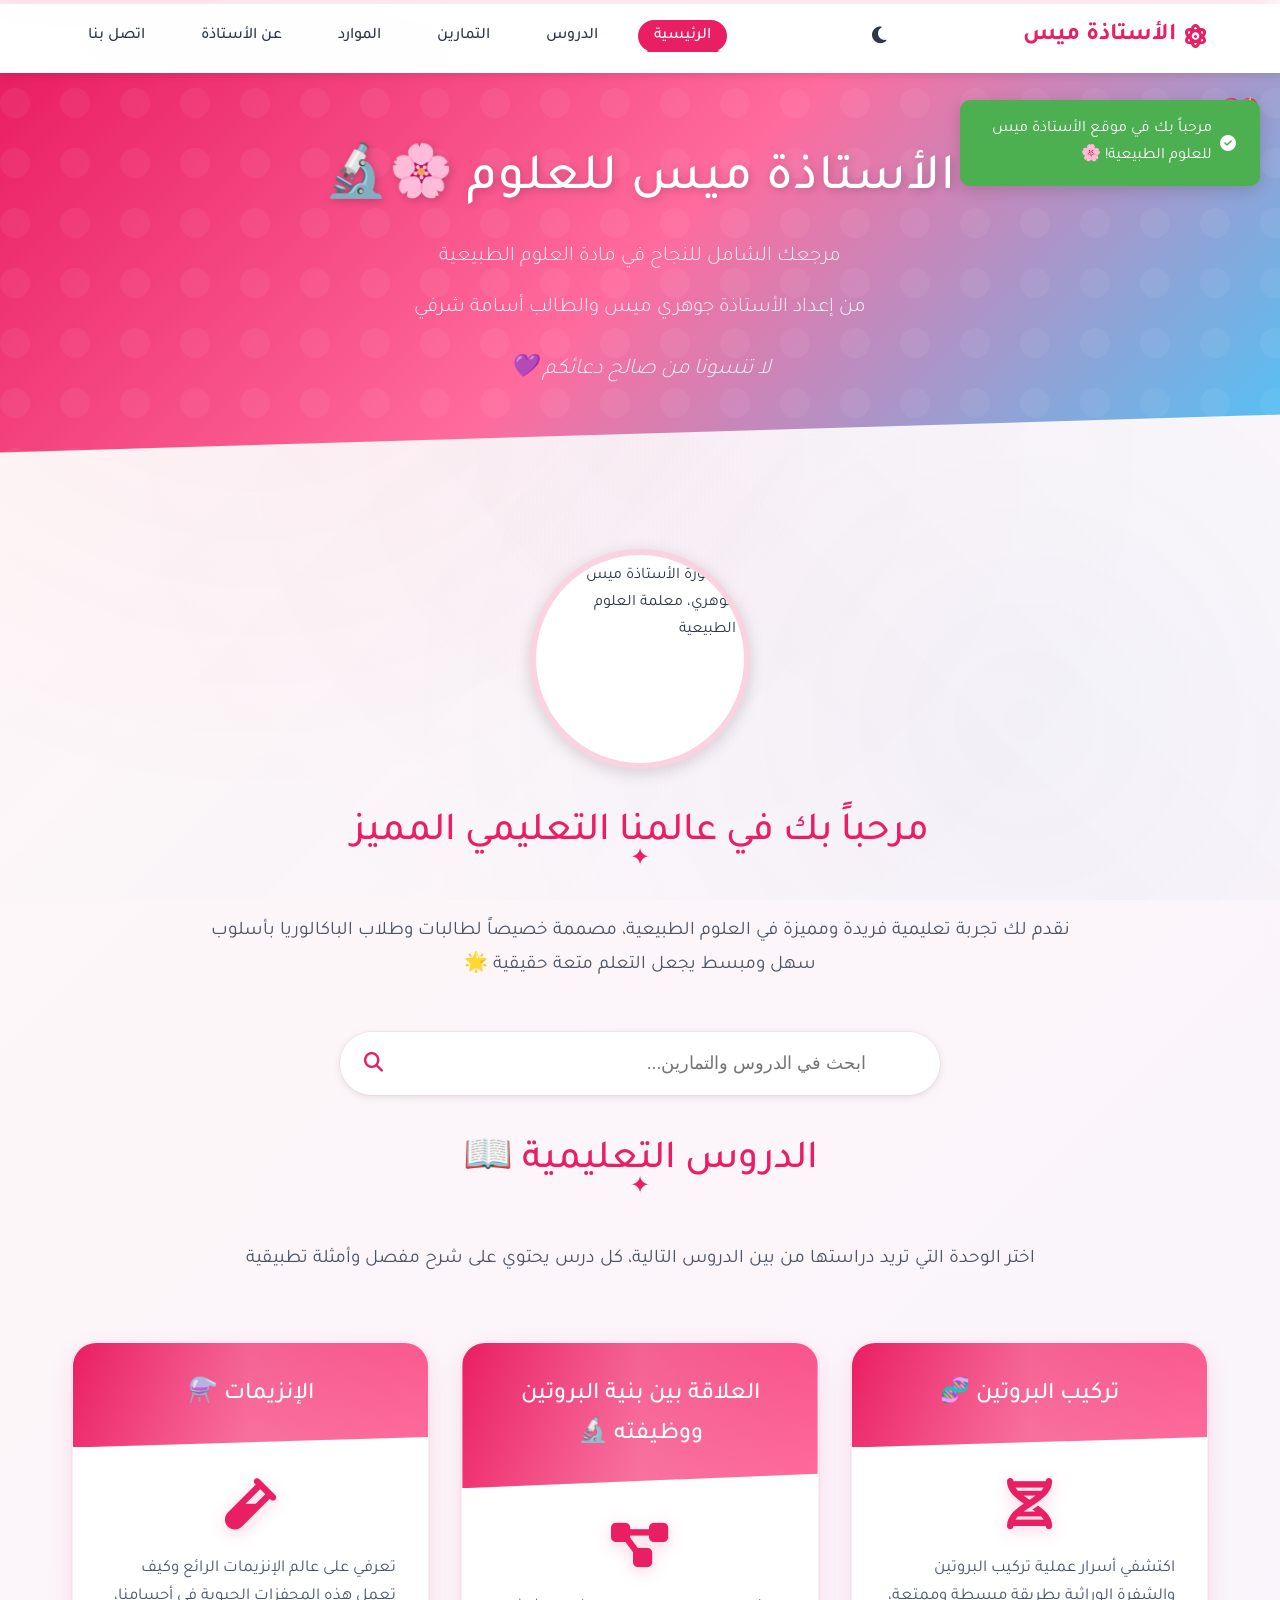
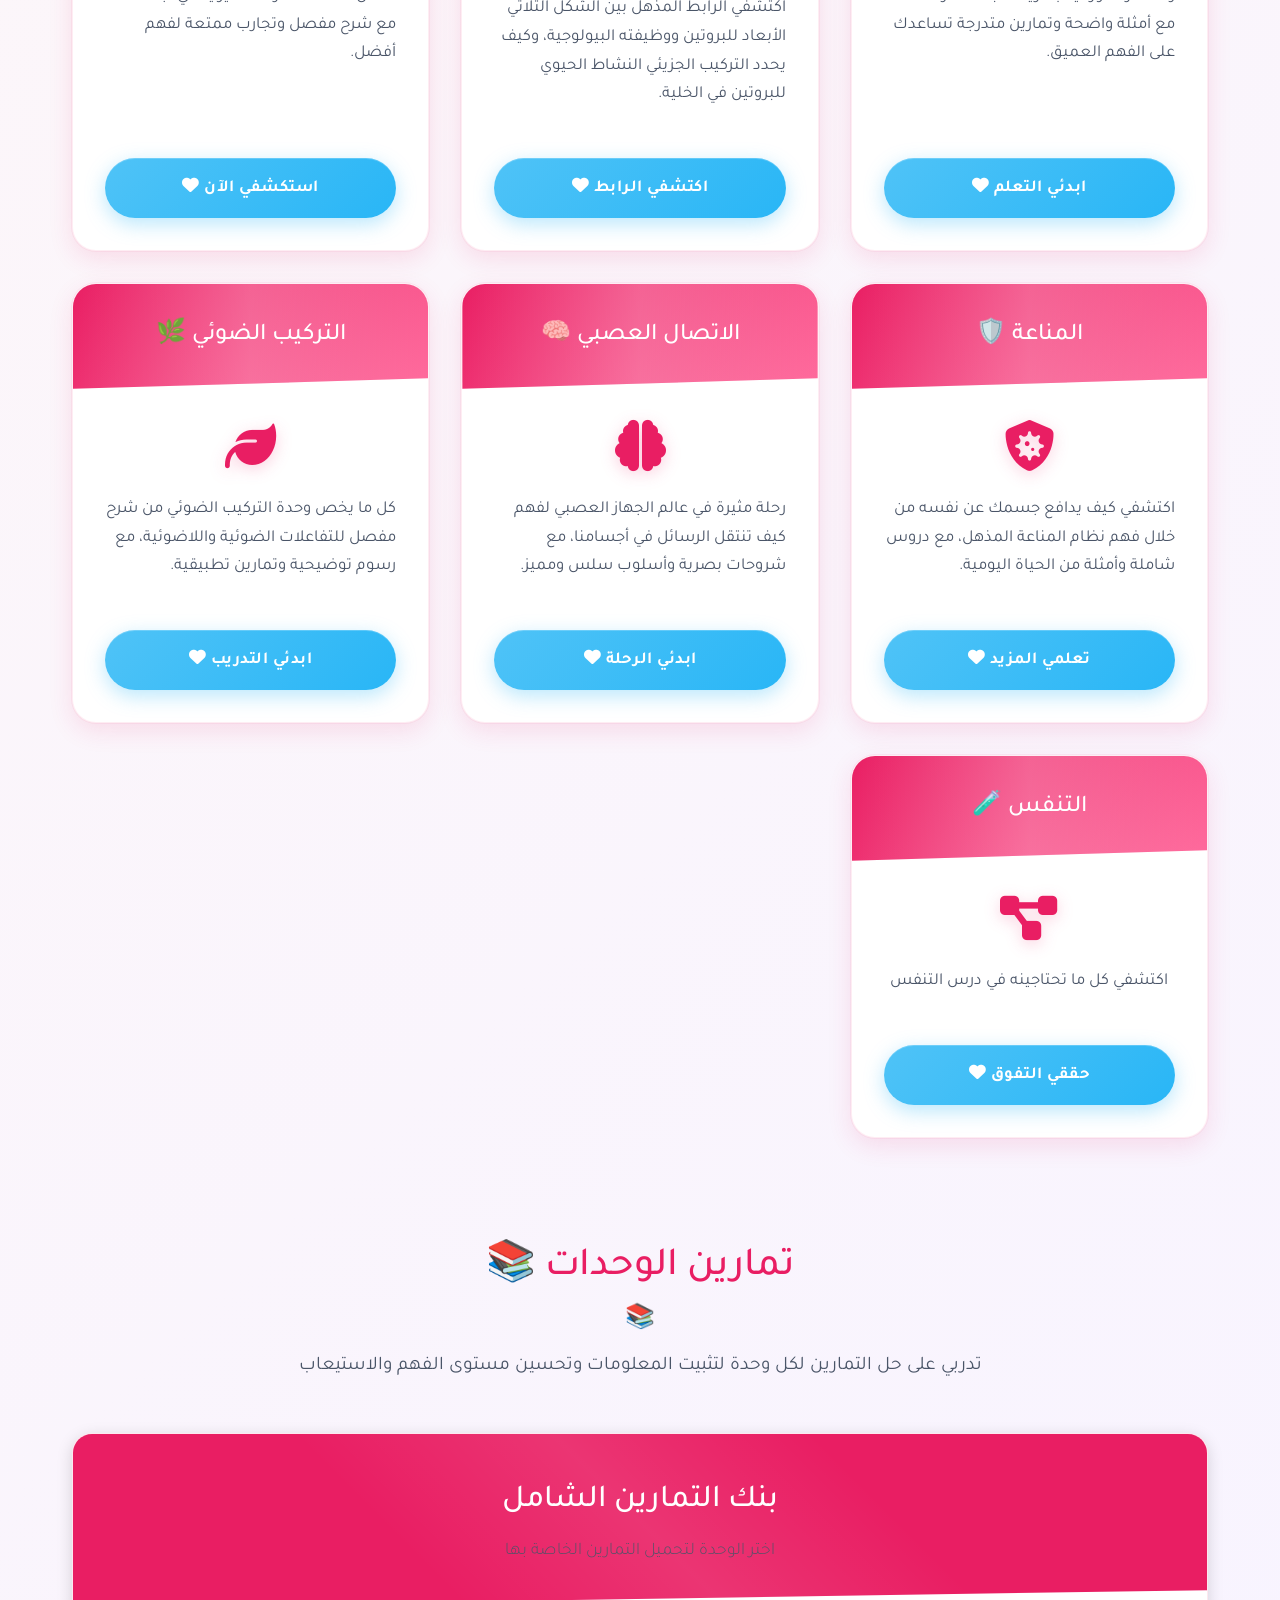
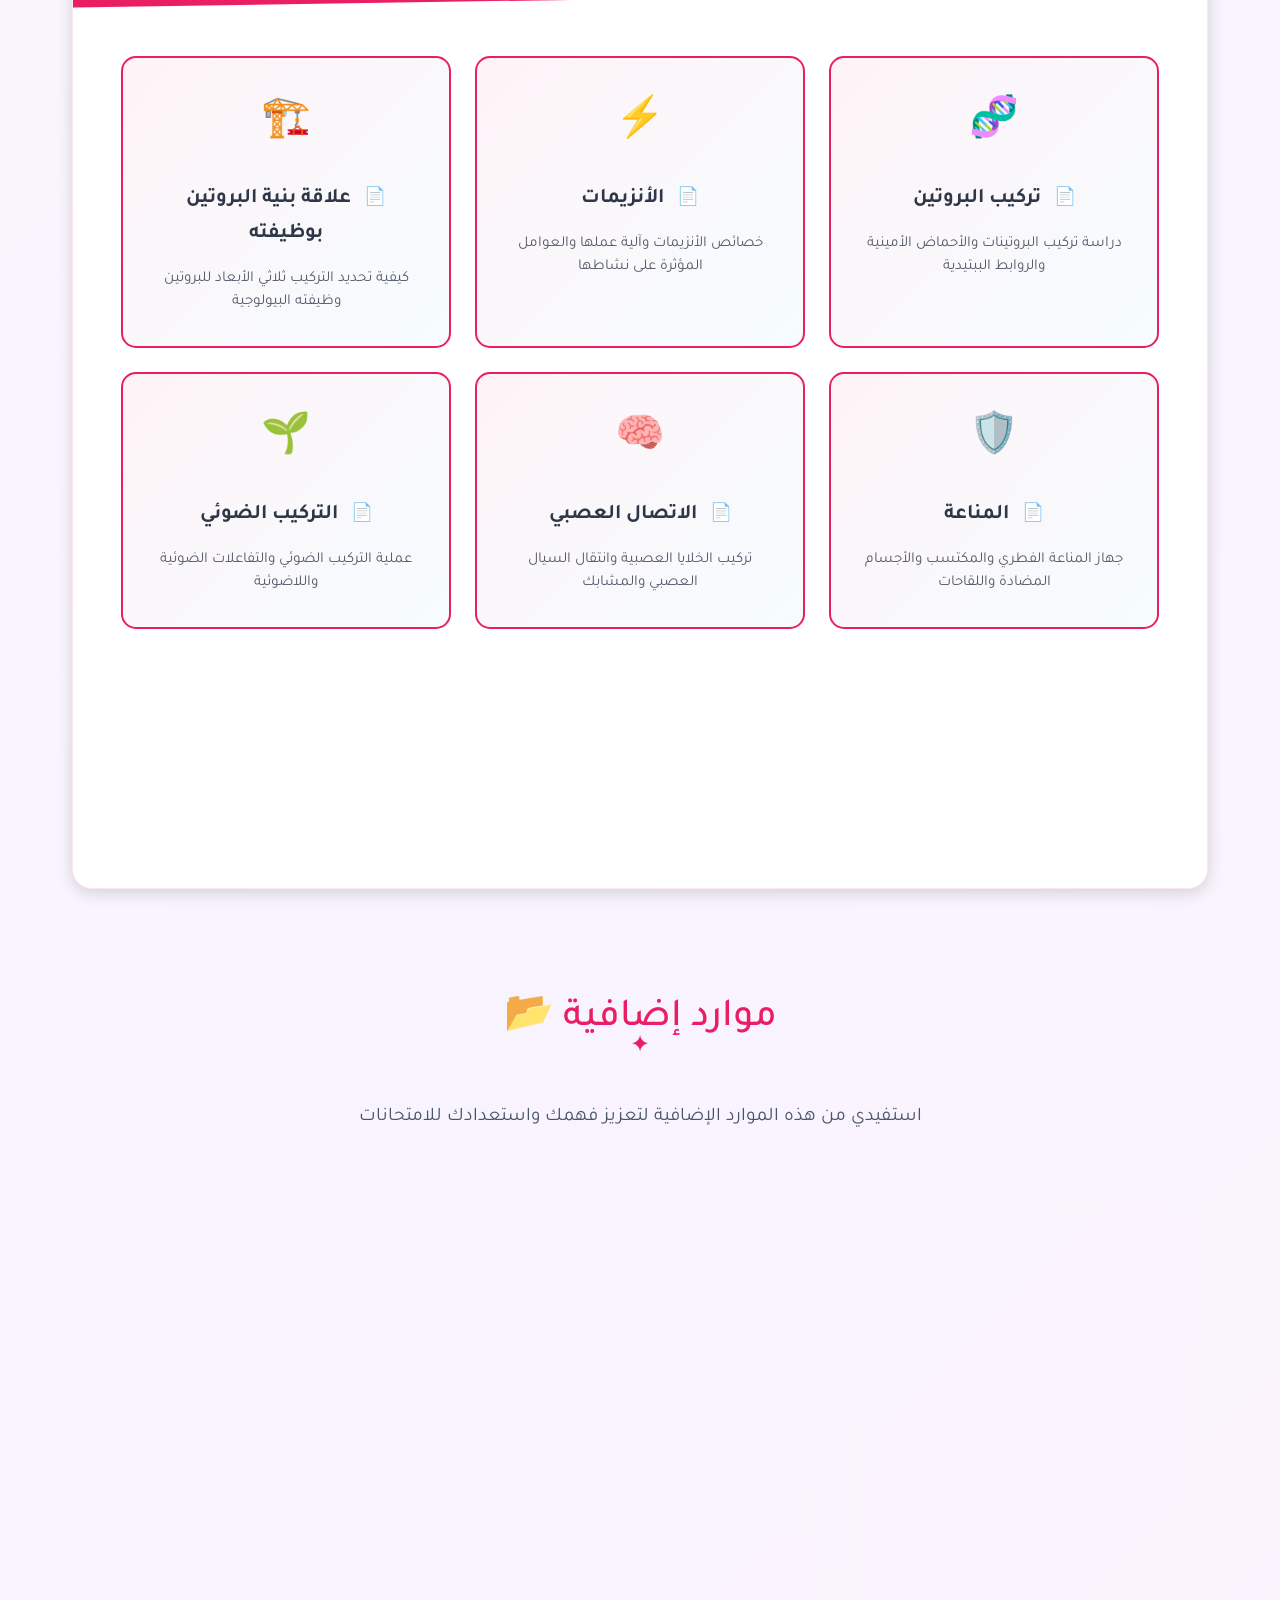
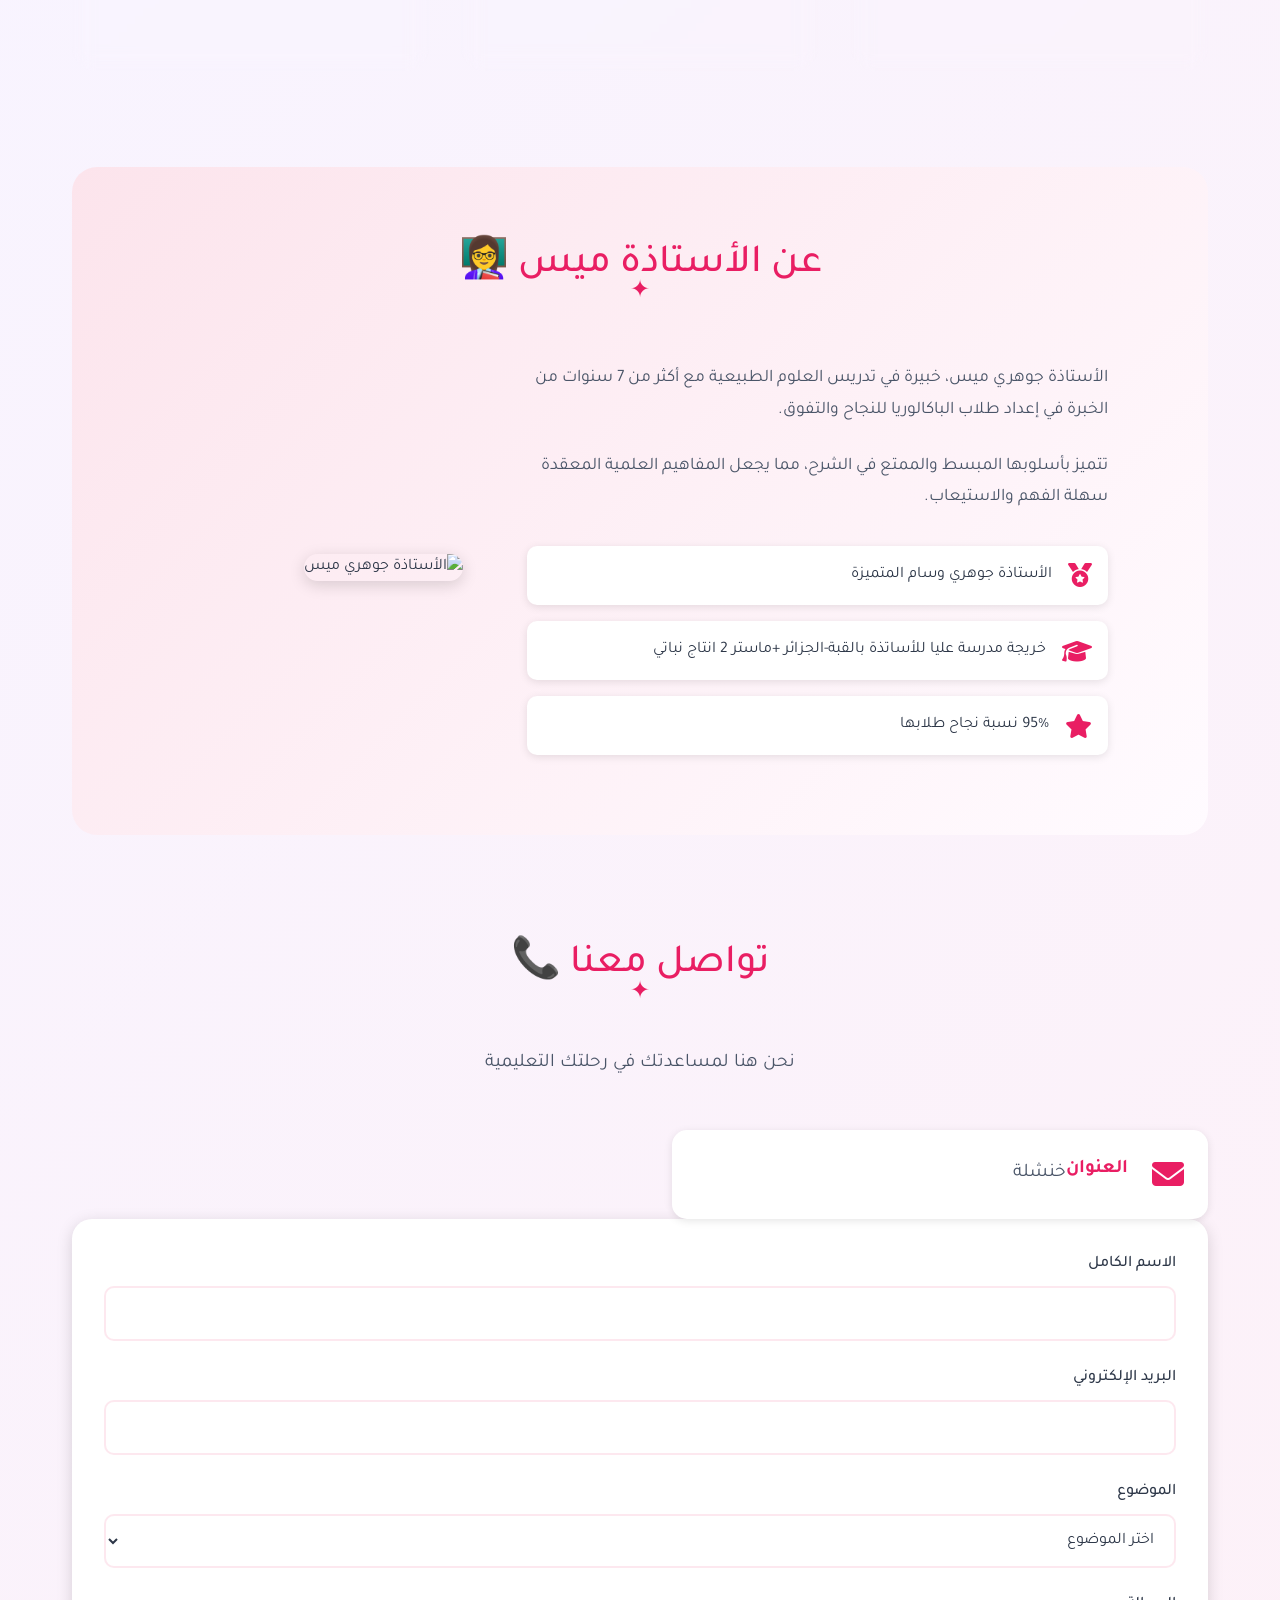
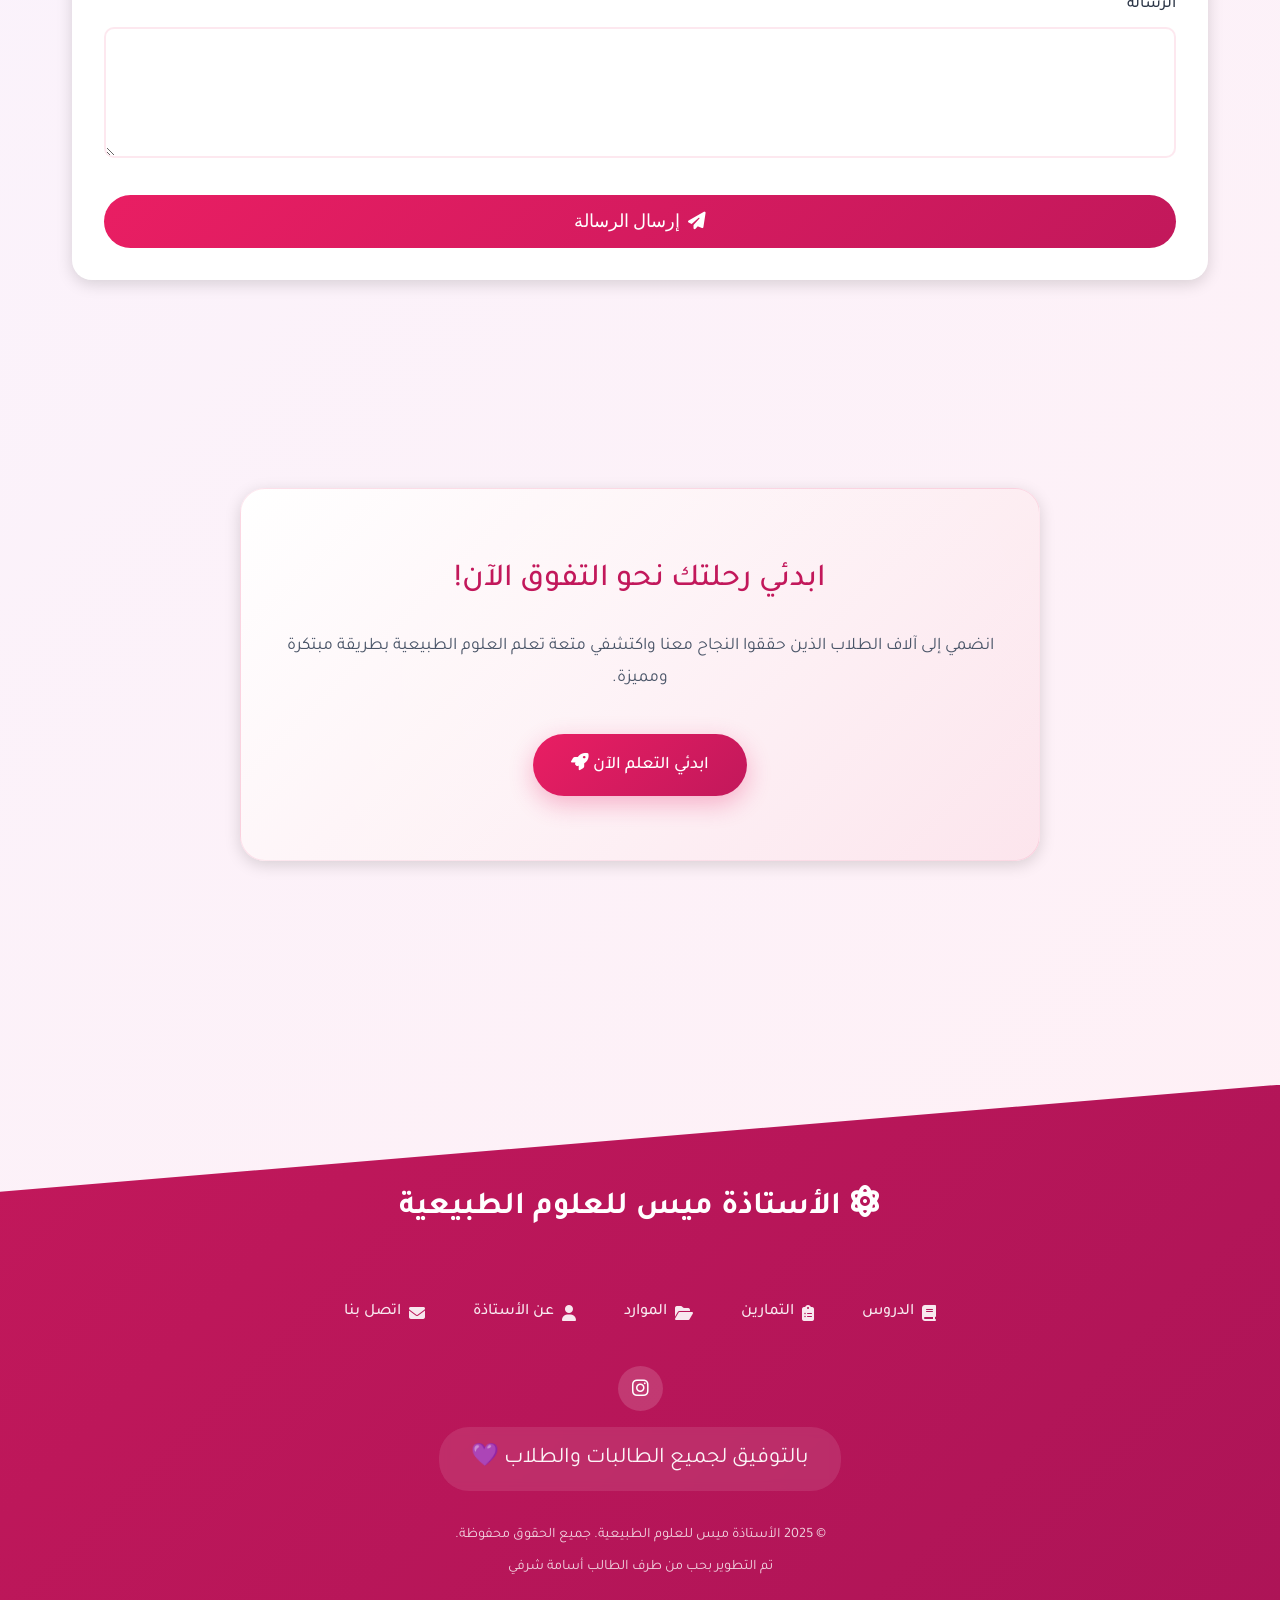
==== commit 24e003d6: "Update index.html" ====
--- a/index.html
+++ b/index.html
@@ -284,8 +284,7 @@
                             <i class="fas fa-project-diagram topic-icon" aria-hidden="true"></i>
                             <p>اكتشفي الرابط المذهل بين الشكل الثلاثي الأبعاد للبروتين ووظيفته البيولوجية، وكيف يحدد التركيب الجزيئي النشاط الحيوي للبروتين في الخلية.</p>
                             <div class="topic-meta">
-                                <span class="difficulty medium">متوسط</span>
-                                <span class="duration">45 دقيقة</span>
+                                
                             </div>
                             <button class="topic-link" 
                                     data-pdf="بنية_ووظيفة_البروتين.pdf" 
--- a/styles.css
+++ b/styles.css
@@ -55,11 +55,32 @@
     width: 100%;
     height: 100%;
     background-image:
-        radial-gradient(circle at 20% 20%, rgba(233, 30, 99, 0.03) 0%, transparent 50%),
-        radial-gradient(circle at 80% 80%, rgba(79, 195, 247, 0.03) 0%, transparent 50%);
+        radial-gradient(circle at 20% 20%, rgba(233, 30, 99, 0.05) 0%, transparent 50%),
+        radial-gradient(circle at 80% 80%, rgba(79, 195, 247, 0.05) 0%, transparent 50%),
+        radial-gradient(circle at 50% 50%, rgba(255, 107, 157, 0.02) 0%, transparent 70%);
     z-index: -1;
     will-change: transform;
-    animation: floatParticles 20s ease-in-out infinite;
+    animation: floatParticles 25s ease-in-out infinite;
+}
+
+/* إضافة طبقة ثانية للخلفية */
+body::after {
+    content: "";
+    position: fixed;
+    top: 0;
+    left: 0;
+    width: 100%;
+    height: 100%;
+    background: 
+        linear-gradient(45deg, transparent 30%, rgba(233, 30, 99, 0.01) 50%, transparent 70%),
+        linear-gradient(-45deg, transparent 30%, rgba(79, 195, 247, 0.01) 50%, transparent 70%);
+    z-index: -1;
+    animation: backgroundShift 30s ease-in-out infinite;
+}
+
+@keyframes backgroundShift {
+    0%, 100% { opacity: 0.3; transform: rotate(0deg); }
+    50% { opacity: 0.6; transform: rotate(1deg); }
 }
 
 @keyframes floatParticles {
@@ -300,20 +321,27 @@
 
 .search-bar {
     width: 100%;
-    padding: 1rem 4rem 1rem 2rem;
+    padding: 1.2rem 4.5rem 1.2rem 2.5rem;
     border-radius: 50px;
     border: 2px solid transparent;
-    box-shadow: var(--shadow-light);
+    box-shadow: 
+        var(--shadow-light),
+        0 0 0 1px rgba(233, 30, 99, 0.05),
+        inset 0 1px 0 rgba(255, 255, 255, 0.1);
     font-size: 1.1rem;
-    transition: all var(--transition-speed);
+    transition: all 0.4s cubic-bezier(0.25, 0.46, 0.45, 0.94);
     background: var(--card-bg);
     color: var(--text-color);
+    backdrop-filter: blur(10px);
 }
 
 .search-bar:focus {
     border-color: var(--primary-color);
-    box-shadow: 0 5px 25px rgba(233, 30, 99, 0.2);
-    transform: translateY(-2px);
+    box-shadow: 
+        0 8px 30px rgba(233, 30, 99, 0.25),
+        0 0 0 3px rgba(233, 30, 99, 0.1),
+        inset 0 1px 0 rgba(255, 255, 255, 0.2);
+    transform: translateY(-3px) scale(1.01);
 }
 
 .search-btn {
@@ -549,15 +577,19 @@
 
 .topic-card {
     background: var(--card-bg);
-    border-radius: 20px;
+    border-radius: 24px;
     overflow: hidden;
-    box-shadow: var(--card-shadow);
-    transition: all 0.4s cubic-bezier(0.25, 0.46, 0.45, 0.94);
+    box-shadow: 
+        var(--card-shadow),
+        0 0 0 1px rgba(233, 30, 99, 0.05),
+        inset 0 1px 0 rgba(255, 255, 255, 0.1);
+    transition: all 0.5s cubic-bezier(0.25, 0.46, 0.45, 0.94);
     height: 100%;
     display: flex;
     flex-direction: column;
     position: relative;
-    border: 1px solid rgba(233, 30, 99, 0.1);
+    border: 1px solid rgba(233, 30, 99, 0.08);
+    backdrop-filter: blur(10px);
 }
 
 .topic-card::before {
@@ -578,8 +610,12 @@
 }
 
 .topic-card:hover {
-    transform: translateY(-12px) scale(1.02);
-    box-shadow: 0 20px 40px rgba(233, 30, 99, 0.2);
+    transform: translateY(-16px) scale(1.03);
+    box-shadow: 
+        0 25px 50px rgba(233, 30, 99, 0.25),
+        0 0 0 1px rgba(233, 30, 99, 0.1),
+        inset 0 1px 0 rgba(255, 255, 255, 0.2);
+    border-color: rgba(233, 30, 99, 0.15);
 }
 
 .topic-header {
@@ -687,19 +723,22 @@
     background: linear-gradient(135deg, var(--accent-color), var(--accent-hover));
     color: white;
     text-decoration: none;
-    padding: 1rem 2rem;
+    padding: 1.2rem 2.5rem;
     border-radius: 50px;
-    font-weight: 500;
-    transition: all var(--transition-speed);
+    font-weight: 600;
+    transition: all 0.4s cubic-bezier(0.25, 0.46, 0.45, 0.94);
     text-align: center;
     position: relative;
     overflow: hidden;
     width: 100%;
-    box-shadow: 0 4px 15px rgba(79, 195, 247, 0.3);
+    box-shadow: 
+        0 6px 20px rgba(79, 195, 247, 0.4),
+        inset 0 1px 0 rgba(255, 255, 255, 0.2);
     border: none;
     cursor: pointer;
     font-family: inherit;
-    font-size: 1rem;
+    font-size: 1.05rem;
+    letter-spacing: 0.5px;
 }
 
 .topic-link::before {
@@ -715,8 +754,11 @@
 }
 
 .topic-link:hover {
-    transform: translateY(-3px);
-    box-shadow: 0 8px 25px rgba(79, 195, 247, 0.4);
+    transform: translateY(-4px) scale(1.02);
+    box-shadow: 
+        0 12px 30px rgba(79, 195, 247, 0.5),
+        inset 0 1px 0 rgba(255, 255, 255, 0.3);
+    background: linear-gradient(135deg, var(--accent-hover), #1e88e5);
 }
 
 .topic-link:hover::before {
@@ -726,16 +768,25 @@
 /* Enhanced Topic Icons */
 .topic-icon {
     display: block;
-    font-size: clamp(2.2rem, 5vw, 2.8rem);
+    font-size: clamp(2.5rem, 5vw, 3.2rem);
     text-align: center;
     margin-bottom: 1.5rem;
     color: var(--primary-color);
-    animation: iconPulse 3s ease-in-out infinite;
-}
-
-@keyframes iconPulse {
-    0%, 100% { transform: scale(1); }
-    50% { transform: scale(1.05); }
+    animation: iconFloat 4s ease-in-out infinite;
+    filter: drop-shadow(0 4px 8px rgba(233, 30, 99, 0.2));
+    transition: all 0.3s ease;
+}
+
+.topic-card:hover .topic-icon {
+    transform: scale(1.1) rotate(5deg);
+    filter: drop-shadow(0 6px 12px rgba(233, 30, 99, 0.3));
+}
+
+@keyframes iconFloat {
+    0%, 100% { transform: translateY(0) rotate(0deg); }
+    25% { transform: translateY(-8px) rotate(2deg); }
+    50% { transform: translateY(-4px) rotate(-1deg); }
+    75% { transform: translateY(-12px) rotate(1deg); }
 }
 
 /* --- Enhanced Exercises Section --- */
@@ -1575,4 +1626,3 @@
         scroll-behavior: auto;
     }
 }
-
--- a/styles.css
+++ b/styles.css
@@ -55,11 +55,32 @@
     width: 100%;
     height: 100%;
     background-image:
-        radial-gradient(circle at 20% 20%, rgba(233, 30, 99, 0.03) 0%, transparent 50%),
-        radial-gradient(circle at 80% 80%, rgba(79, 195, 247, 0.03) 0%, transparent 50%);
+        radial-gradient(circle at 20% 20%, rgba(233, 30, 99, 0.05) 0%, transparent 50%),
+        radial-gradient(circle at 80% 80%, rgba(79, 195, 247, 0.05) 0%, transparent 50%),
+        radial-gradient(circle at 50% 50%, rgba(255, 107, 157, 0.02) 0%, transparent 70%);
     z-index: -1;
     will-change: transform;
-    animation: floatParticles 20s ease-in-out infinite;
+    animation: floatParticles 25s ease-in-out infinite;
+}
+
+/* إضافة طبقة ثانية للخلفية */
+body::after {
+    content: "";
+    position: fixed;
+    top: 0;
+    left: 0;
+    width: 100%;
+    height: 100%;
+    background: 
+        linear-gradient(45deg, transparent 30%, rgba(233, 30, 99, 0.01) 50%, transparent 70%),
+        linear-gradient(-45deg, transparent 30%, rgba(79, 195, 247, 0.01) 50%, transparent 70%);
+    z-index: -1;
+    animation: backgroundShift 30s ease-in-out infinite;
+}
+
+@keyframes backgroundShift {
+    0%, 100% { opacity: 0.3; transform: rotate(0deg); }
+    50% { opacity: 0.6; transform: rotate(1deg); }
 }
 
 @keyframes floatParticles {
@@ -300,20 +321,27 @@
 
 .search-bar {
     width: 100%;
-    padding: 1rem 4rem 1rem 2rem;
+    padding: 1.2rem 4.5rem 1.2rem 2.5rem;
     border-radius: 50px;
     border: 2px solid transparent;
-    box-shadow: var(--shadow-light);
+    box-shadow: 
+        var(--shadow-light),
+        0 0 0 1px rgba(233, 30, 99, 0.05),
+        inset 0 1px 0 rgba(255, 255, 255, 0.1);
     font-size: 1.1rem;
-    transition: all var(--transition-speed);
+    transition: all 0.4s cubic-bezier(0.25, 0.46, 0.45, 0.94);
     background: var(--card-bg);
     color: var(--text-color);
+    backdrop-filter: blur(10px);
 }
 
 .search-bar:focus {
     border-color: var(--primary-color);
-    box-shadow: 0 5px 25px rgba(233, 30, 99, 0.2);
-    transform: translateY(-2px);
+    box-shadow: 
+        0 8px 30px rgba(233, 30, 99, 0.25),
+        0 0 0 3px rgba(233, 30, 99, 0.1),
+        inset 0 1px 0 rgba(255, 255, 255, 0.2);
+    transform: translateY(-3px) scale(1.01);
 }
 
 .search-btn {
@@ -549,15 +577,19 @@
 
 .topic-card {
     background: var(--card-bg);
-    border-radius: 20px;
+    border-radius: 24px;
     overflow: hidden;
-    box-shadow: var(--card-shadow);
-    transition: all 0.4s cubic-bezier(0.25, 0.46, 0.45, 0.94);
+    box-shadow: 
+        var(--card-shadow),
+        0 0 0 1px rgba(233, 30, 99, 0.05),
+        inset 0 1px 0 rgba(255, 255, 255, 0.1);
+    transition: all 0.5s cubic-bezier(0.25, 0.46, 0.45, 0.94);
     height: 100%;
     display: flex;
     flex-direction: column;
     position: relative;
-    border: 1px solid rgba(233, 30, 99, 0.1);
+    border: 1px solid rgba(233, 30, 99, 0.08);
+    backdrop-filter: blur(10px);
 }
 
 .topic-card::before {
@@ -578,8 +610,12 @@
 }
 
 .topic-card:hover {
-    transform: translateY(-12px) scale(1.02);
-    box-shadow: 0 20px 40px rgba(233, 30, 99, 0.2);
+    transform: translateY(-16px) scale(1.03);
+    box-shadow: 
+        0 25px 50px rgba(233, 30, 99, 0.25),
+        0 0 0 1px rgba(233, 30, 99, 0.1),
+        inset 0 1px 0 rgba(255, 255, 255, 0.2);
+    border-color: rgba(233, 30, 99, 0.15);
 }
 
 .topic-header {
@@ -687,19 +723,22 @@
     background: linear-gradient(135deg, var(--accent-color), var(--accent-hover));
     color: white;
     text-decoration: none;
-    padding: 1rem 2rem;
+    padding: 1.2rem 2.5rem;
     border-radius: 50px;
-    font-weight: 500;
-    transition: all var(--transition-speed);
+    font-weight: 600;
+    transition: all 0.4s cubic-bezier(0.25, 0.46, 0.45, 0.94);
     text-align: center;
     position: relative;
     overflow: hidden;
     width: 100%;
-    box-shadow: 0 4px 15px rgba(79, 195, 247, 0.3);
+    box-shadow: 
+        0 6px 20px rgba(79, 195, 247, 0.4),
+        inset 0 1px 0 rgba(255, 255, 255, 0.2);
     border: none;
     cursor: pointer;
     font-family: inherit;
-    font-size: 1rem;
+    font-size: 1.05rem;
+    letter-spacing: 0.5px;
 }
 
 .topic-link::before {
@@ -715,8 +754,11 @@
 }
 
 .topic-link:hover {
-    transform: translateY(-3px);
-    box-shadow: 0 8px 25px rgba(79, 195, 247, 0.4);
+    transform: translateY(-4px) scale(1.02);
+    box-shadow: 
+        0 12px 30px rgba(79, 195, 247, 0.5),
+        inset 0 1px 0 rgba(255, 255, 255, 0.3);
+    background: linear-gradient(135deg, var(--accent-hover), #1e88e5);
 }
 
 .topic-link:hover::before {
@@ -726,16 +768,25 @@
 /* Enhanced Topic Icons */
 .topic-icon {
     display: block;
-    font-size: clamp(2.2rem, 5vw, 2.8rem);
+    font-size: clamp(2.5rem, 5vw, 3.2rem);
     text-align: center;
     margin-bottom: 1.5rem;
     color: var(--primary-color);
-    animation: iconPulse 3s ease-in-out infinite;
-}
-
-@keyframes iconPulse {
-    0%, 100% { transform: scale(1); }
-    50% { transform: scale(1.05); }
+    animation: iconFloat 4s ease-in-out infinite;
+    filter: drop-shadow(0 4px 8px rgba(233, 30, 99, 0.2));
+    transition: all 0.3s ease;
+}
+
+.topic-card:hover .topic-icon {
+    transform: scale(1.1) rotate(5deg);
+    filter: drop-shadow(0 6px 12px rgba(233, 30, 99, 0.3));
+}
+
+@keyframes iconFloat {
+    0%, 100% { transform: translateY(0) rotate(0deg); }
+    25% { transform: translateY(-8px) rotate(2deg); }
+    50% { transform: translateY(-4px) rotate(-1deg); }
+    75% { transform: translateY(-12px) rotate(1deg); }
 }
 
 /* --- Enhanced Exercises Section --- */
@@ -1575,4 +1626,3 @@
         scroll-behavior: auto;
     }
 }
-
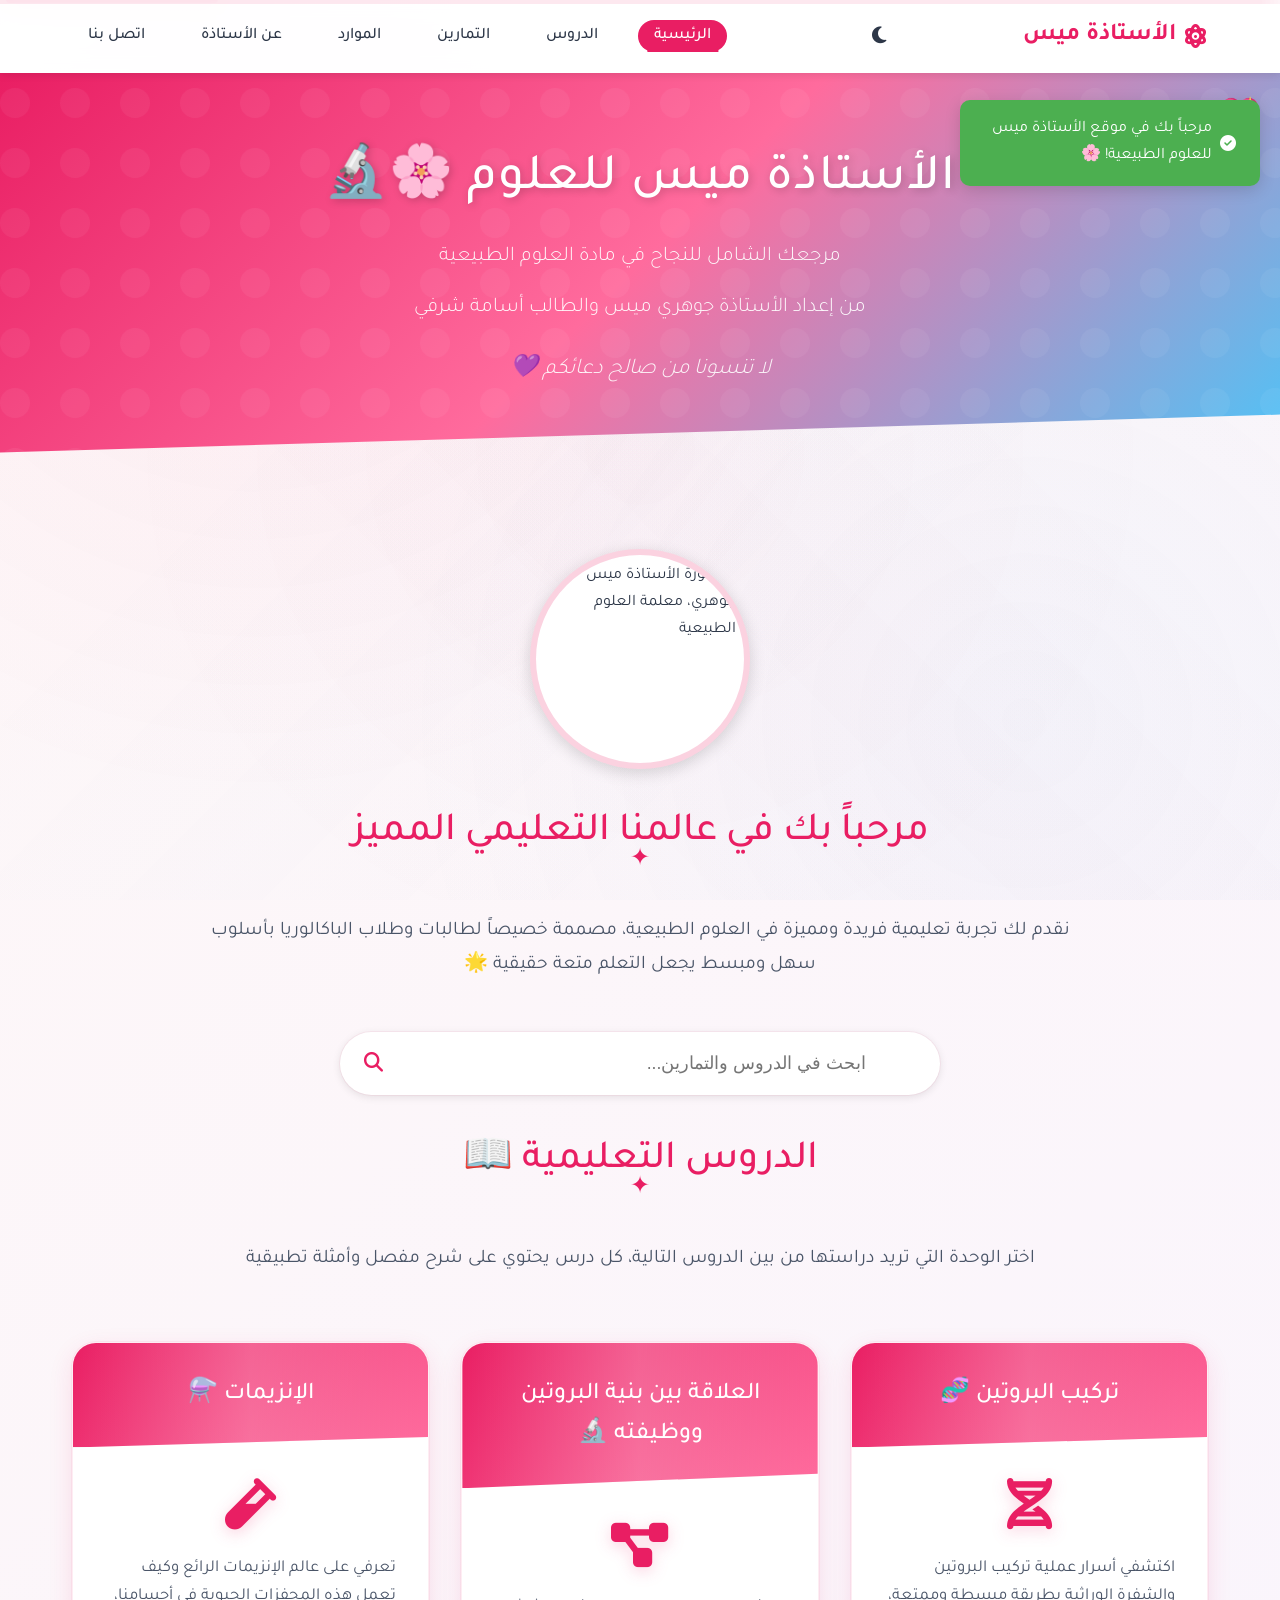
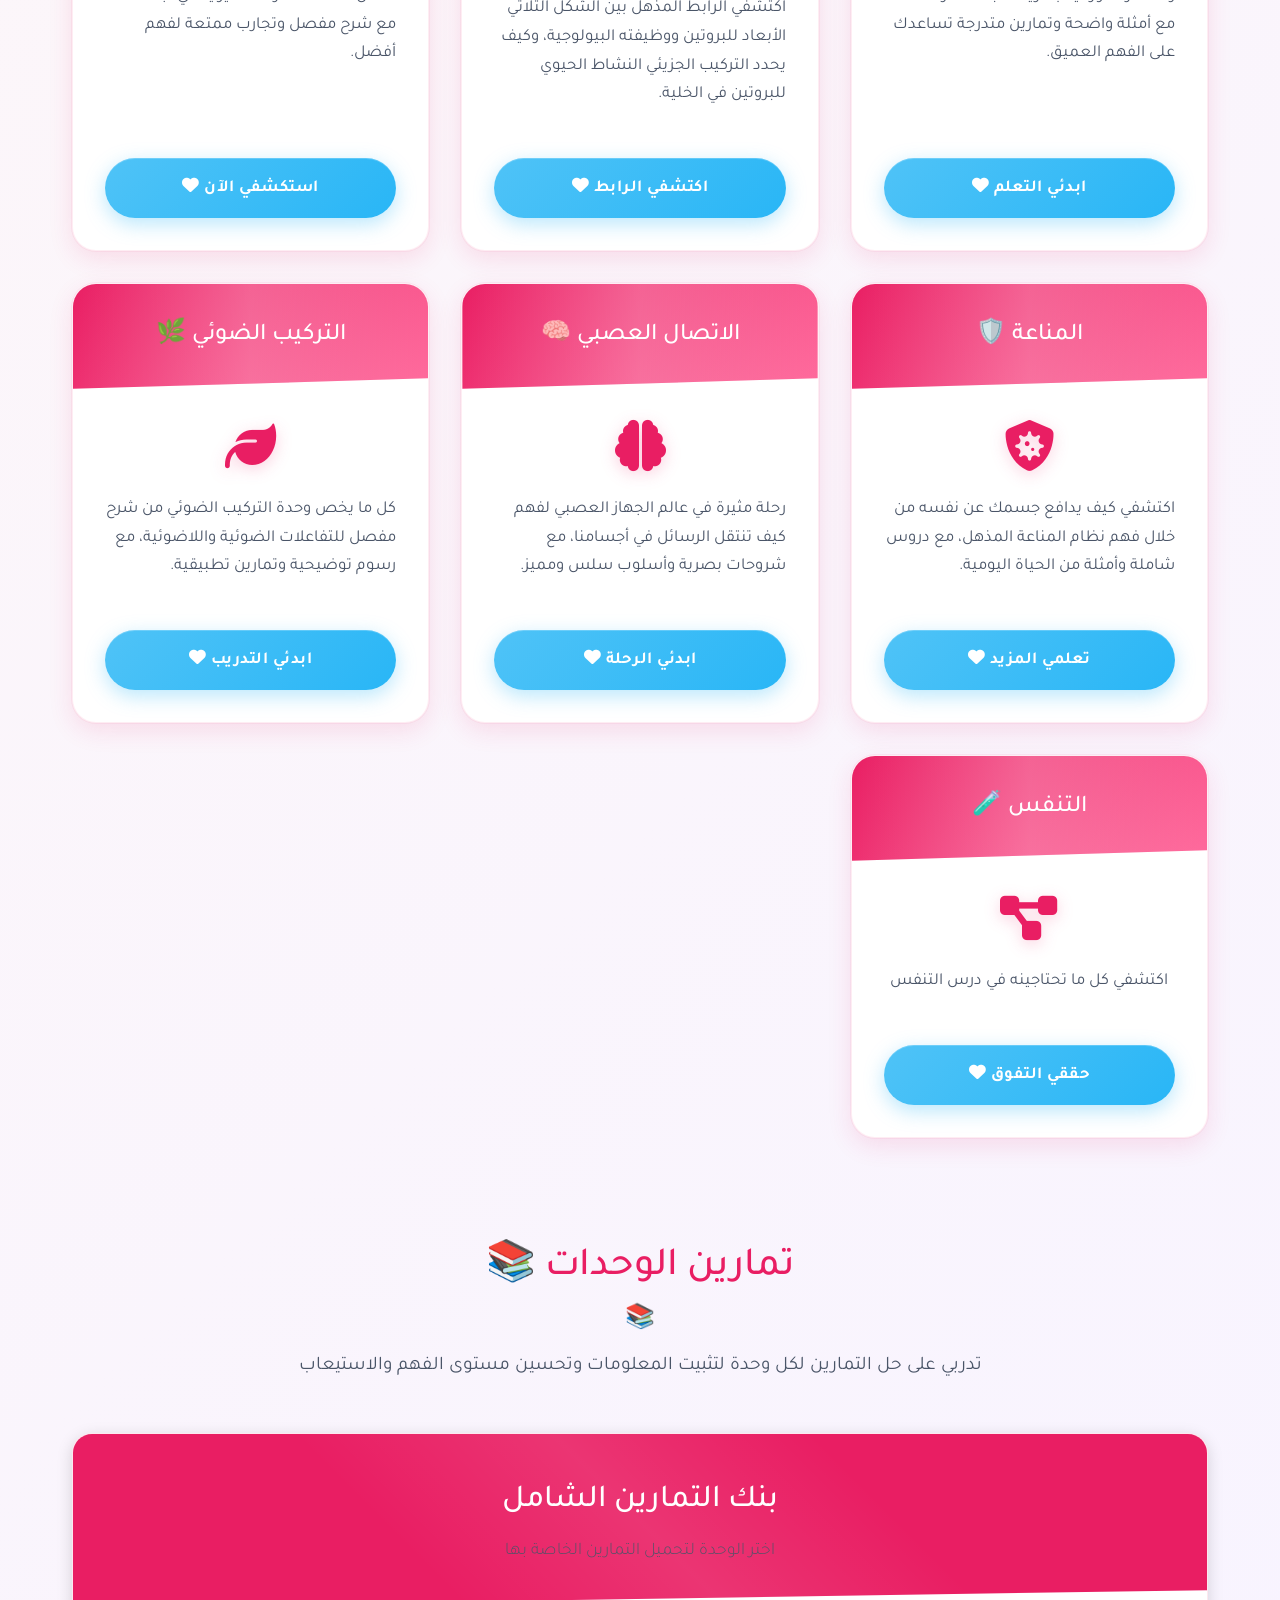
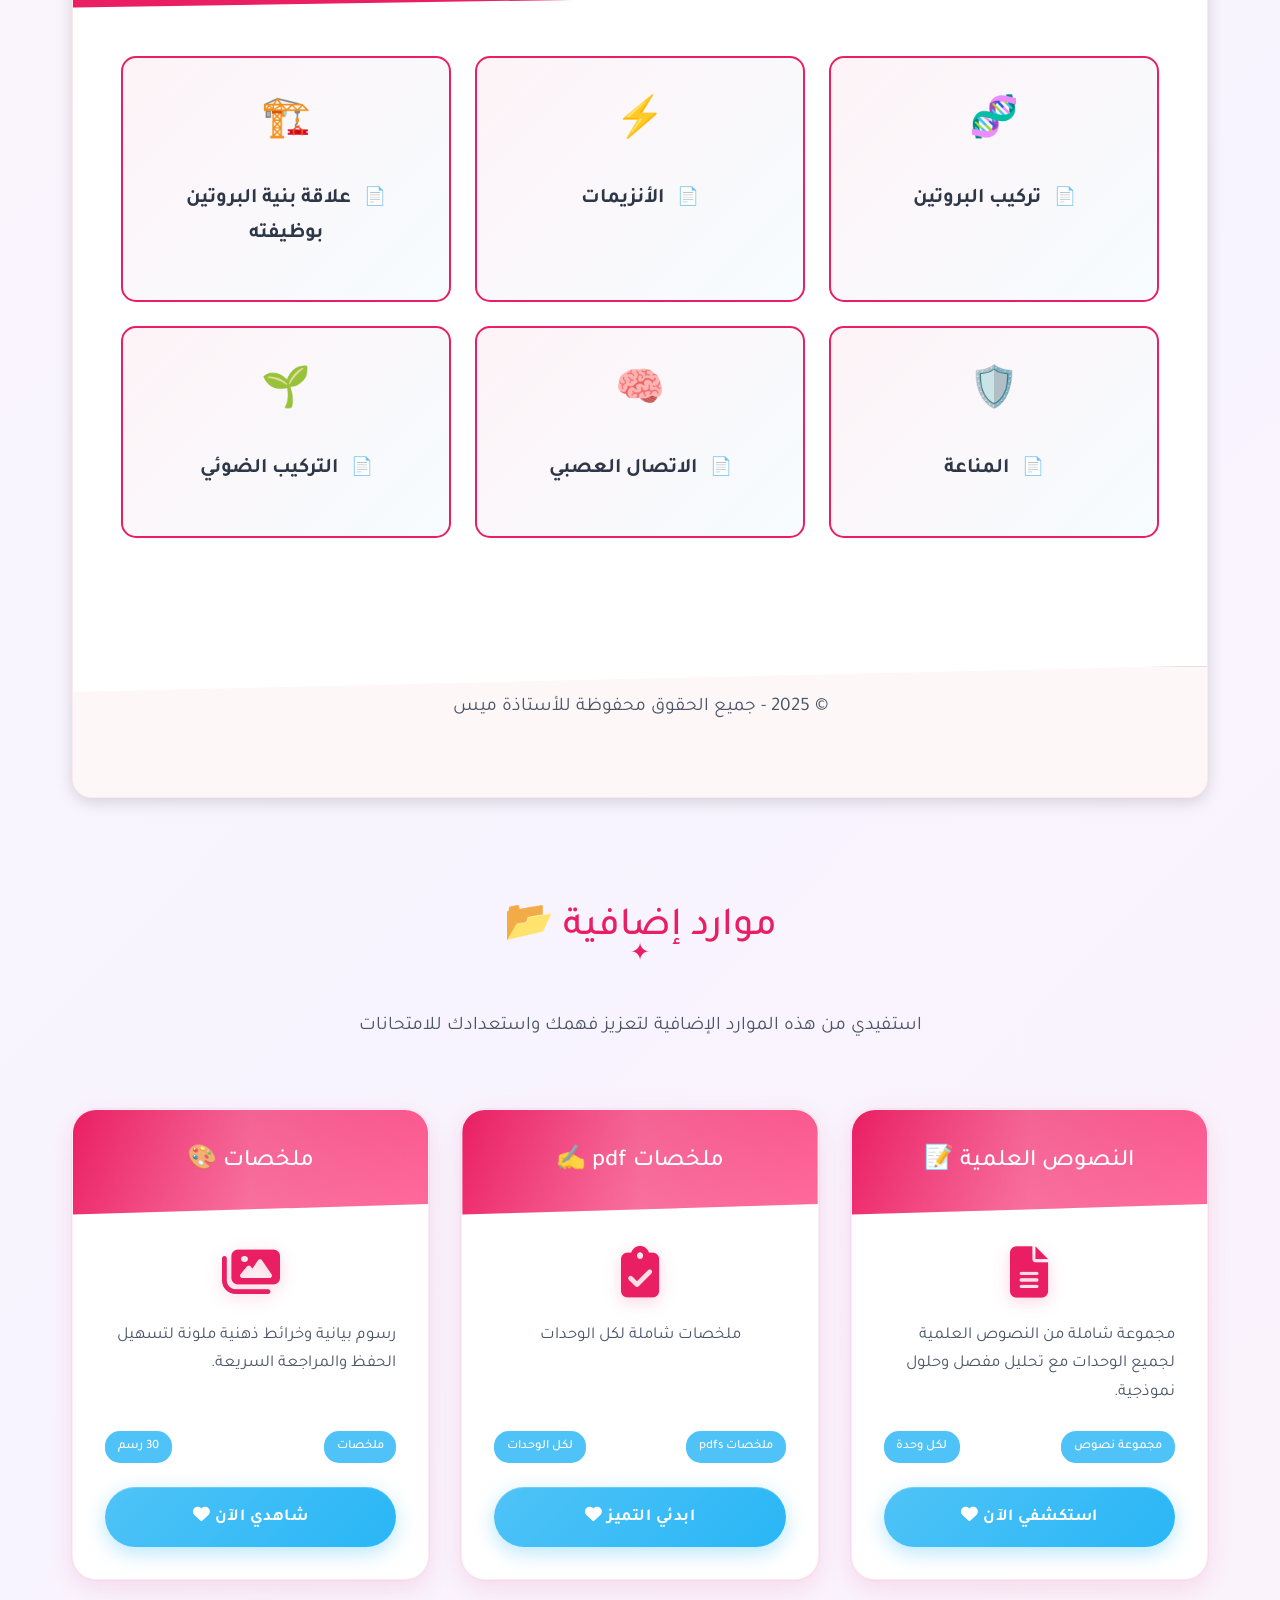
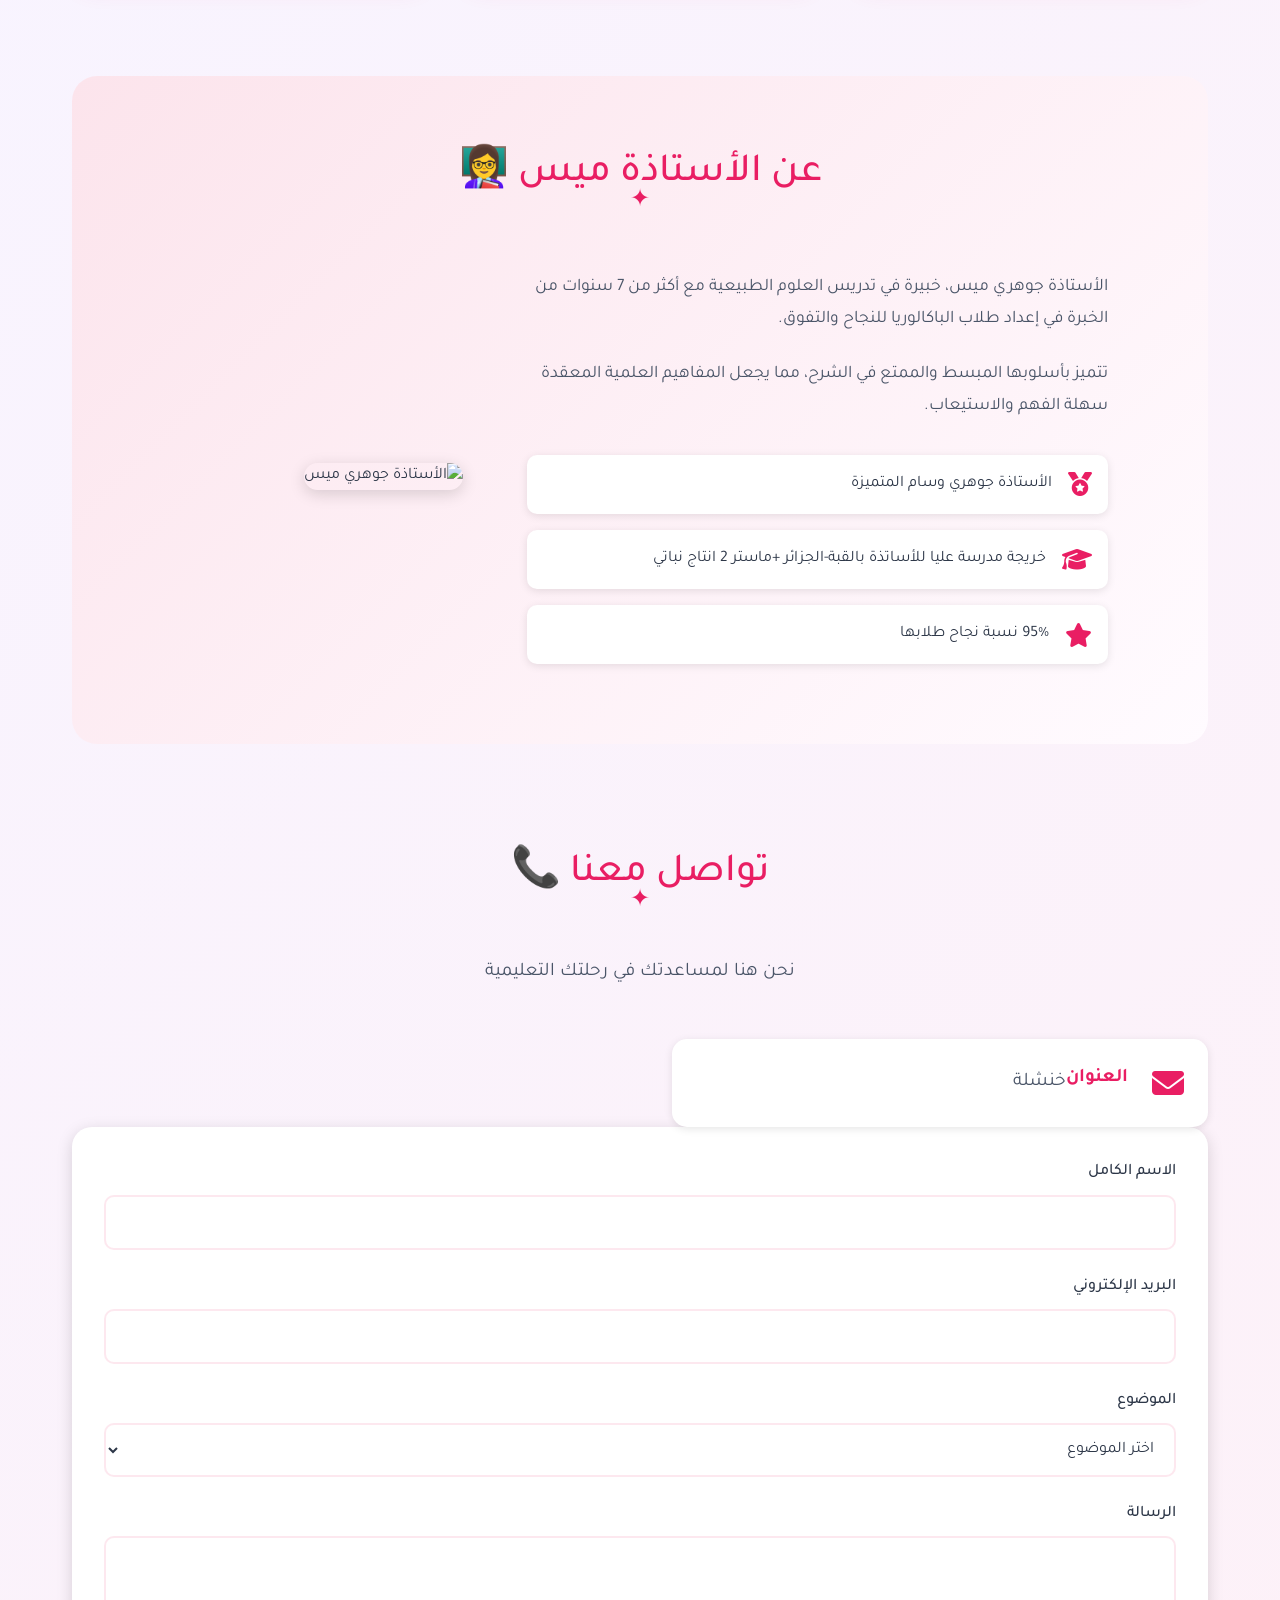
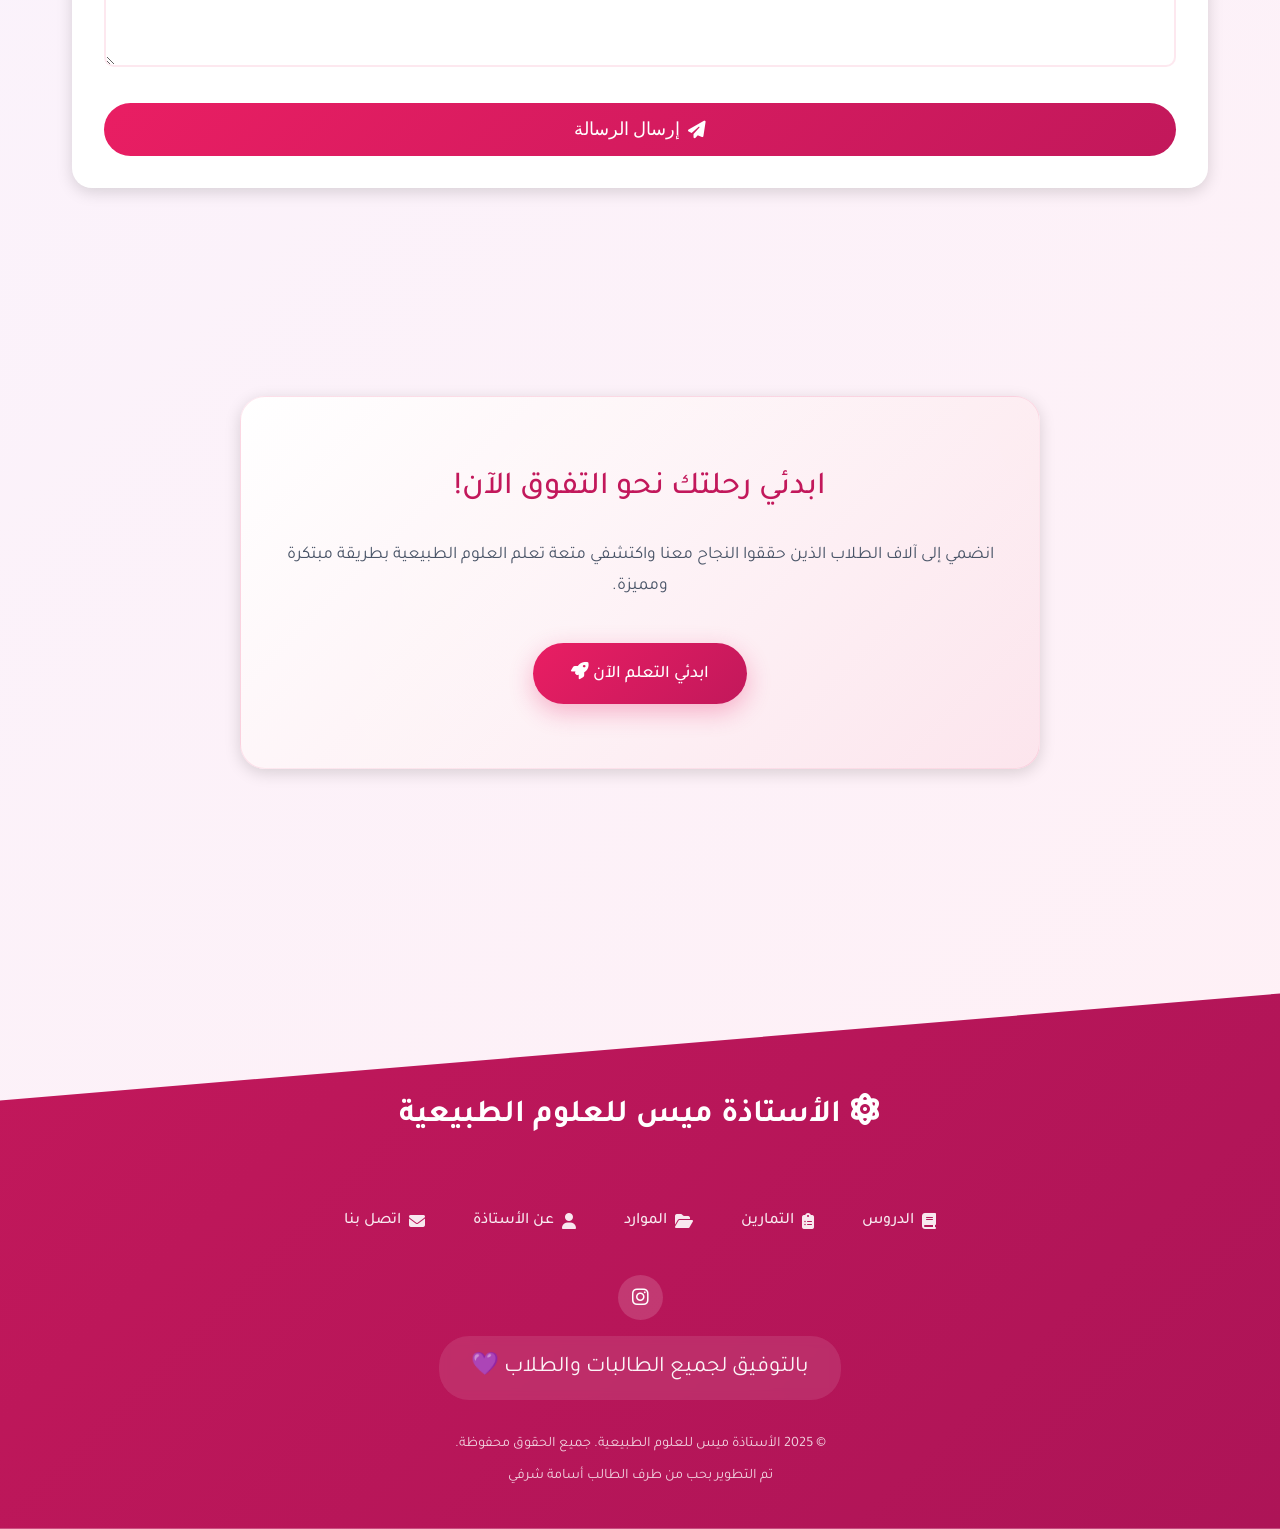
==== commit 7c1b19df: "Update index.html" ====
--- a/index.html
+++ b/index.html
@@ -417,7 +417,7 @@
                                 تركيب البروتين
                             </div>
                             <div class="unit-description">
-                                دراسة تركيب البروتينات والأحماض الأمينية والروابط الببتيدية
+                                
                             </div>
                         </a>
 
@@ -434,7 +434,7 @@
                                 الأنزيمات
                             </div>
                             <div class="unit-description">
-                                خصائص الأنزيمات وآلية عملها والعوامل المؤثرة على نشاطها
+                                
                             </div>
                         </a>
 
@@ -451,7 +451,7 @@
                                 علاقة بنية البروتين بوظيفته
                             </div>
                             <div class="unit-description">
-                                كيفية تحديد التركيب ثلاثي الأبعاد للبروتين وظيفته البيولوجية
+                                
                             </div>
                         </a>
 
@@ -468,7 +468,7 @@
                                 المناعة
                             </div>
                             <div class="unit-description">
-                                جهاز المناعة الفطري والمكتسب والأجسام المضادة واللقاحات
+                                
                             </div>
                         </a>
 
@@ -485,7 +485,7 @@
                                 الاتصال العصبي
                             </div>
                             <div class="unit-description">
-                                تركيب الخلايا العصبية وانتقال السيال العصبي والمشابك
+                                
                             </div>
                         </a>
 
@@ -502,7 +502,7 @@
                                 التركيب الضوئي
                             </div>
                             <div class="unit-description">
-                                عملية التركيب الضوئي والتفاعلات الضوئية واللاضوئية
+                                
                             </div>
                         </a>
                     </div>
